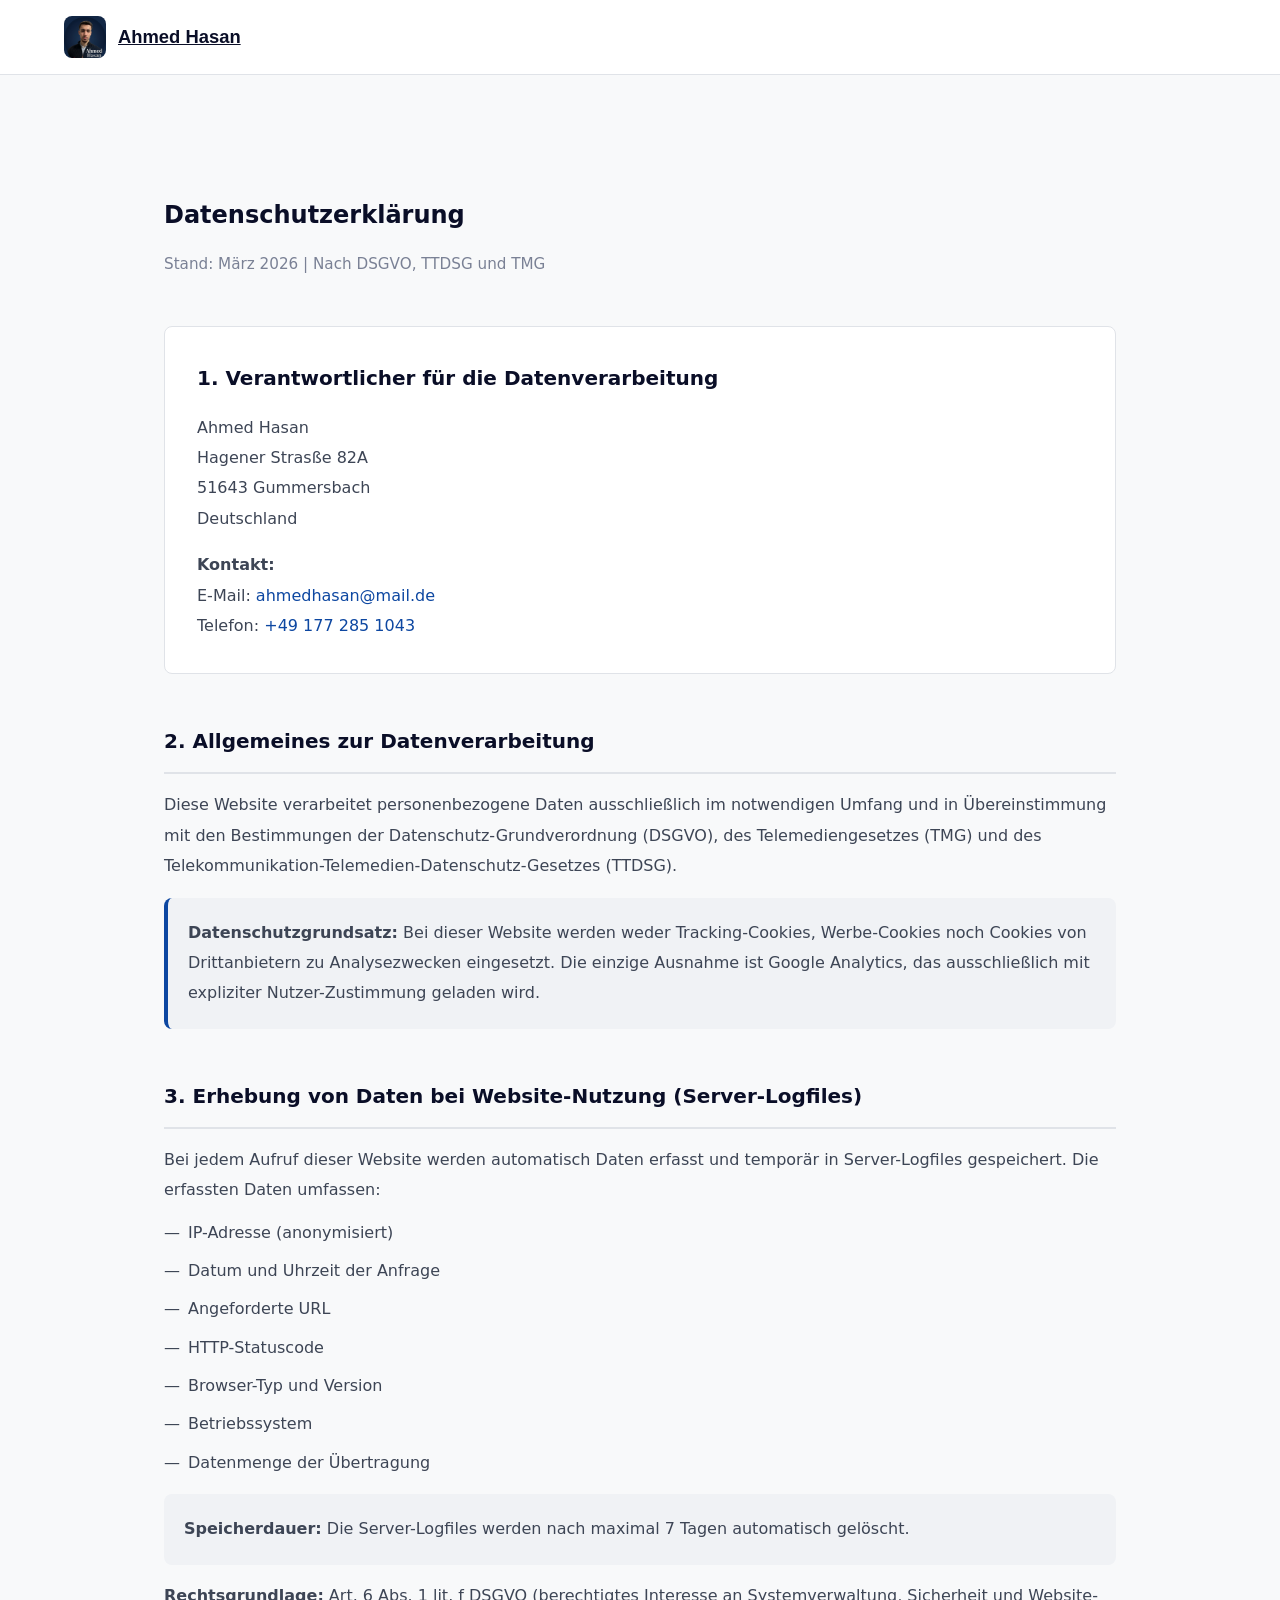
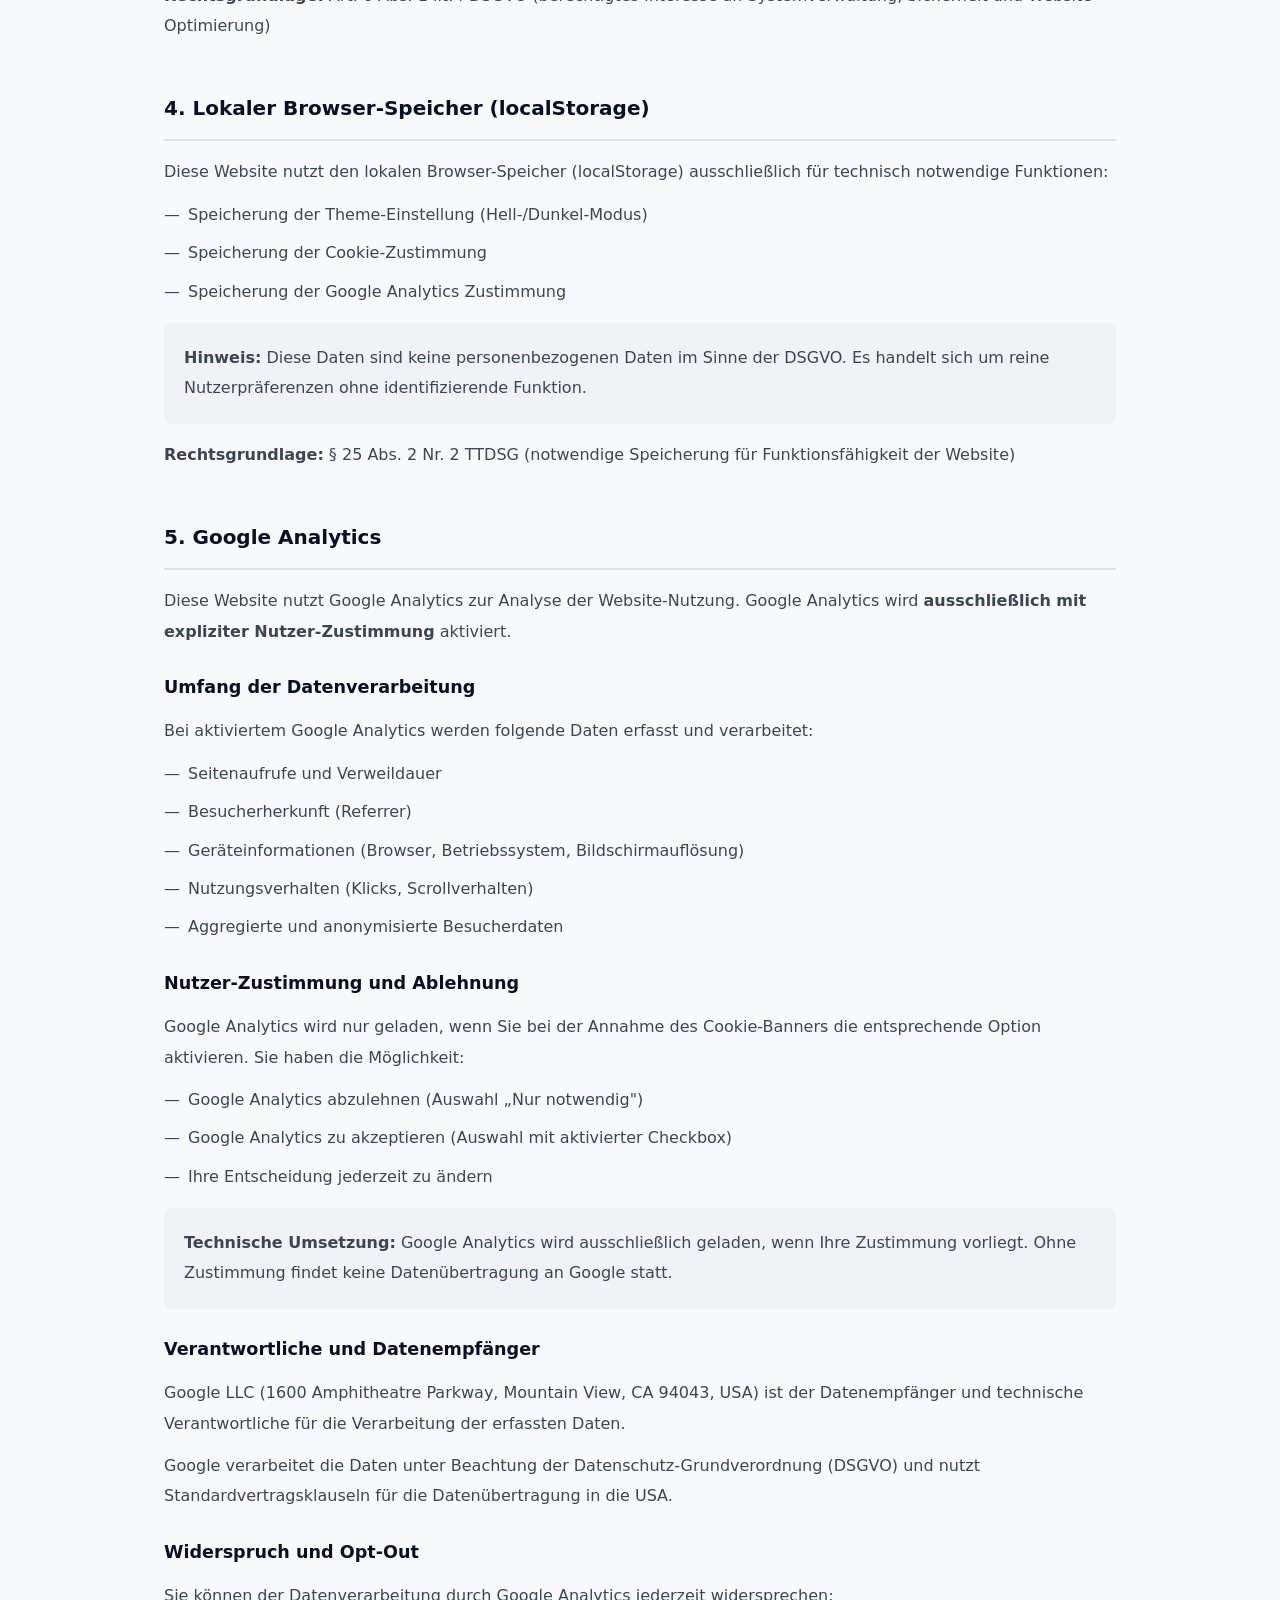
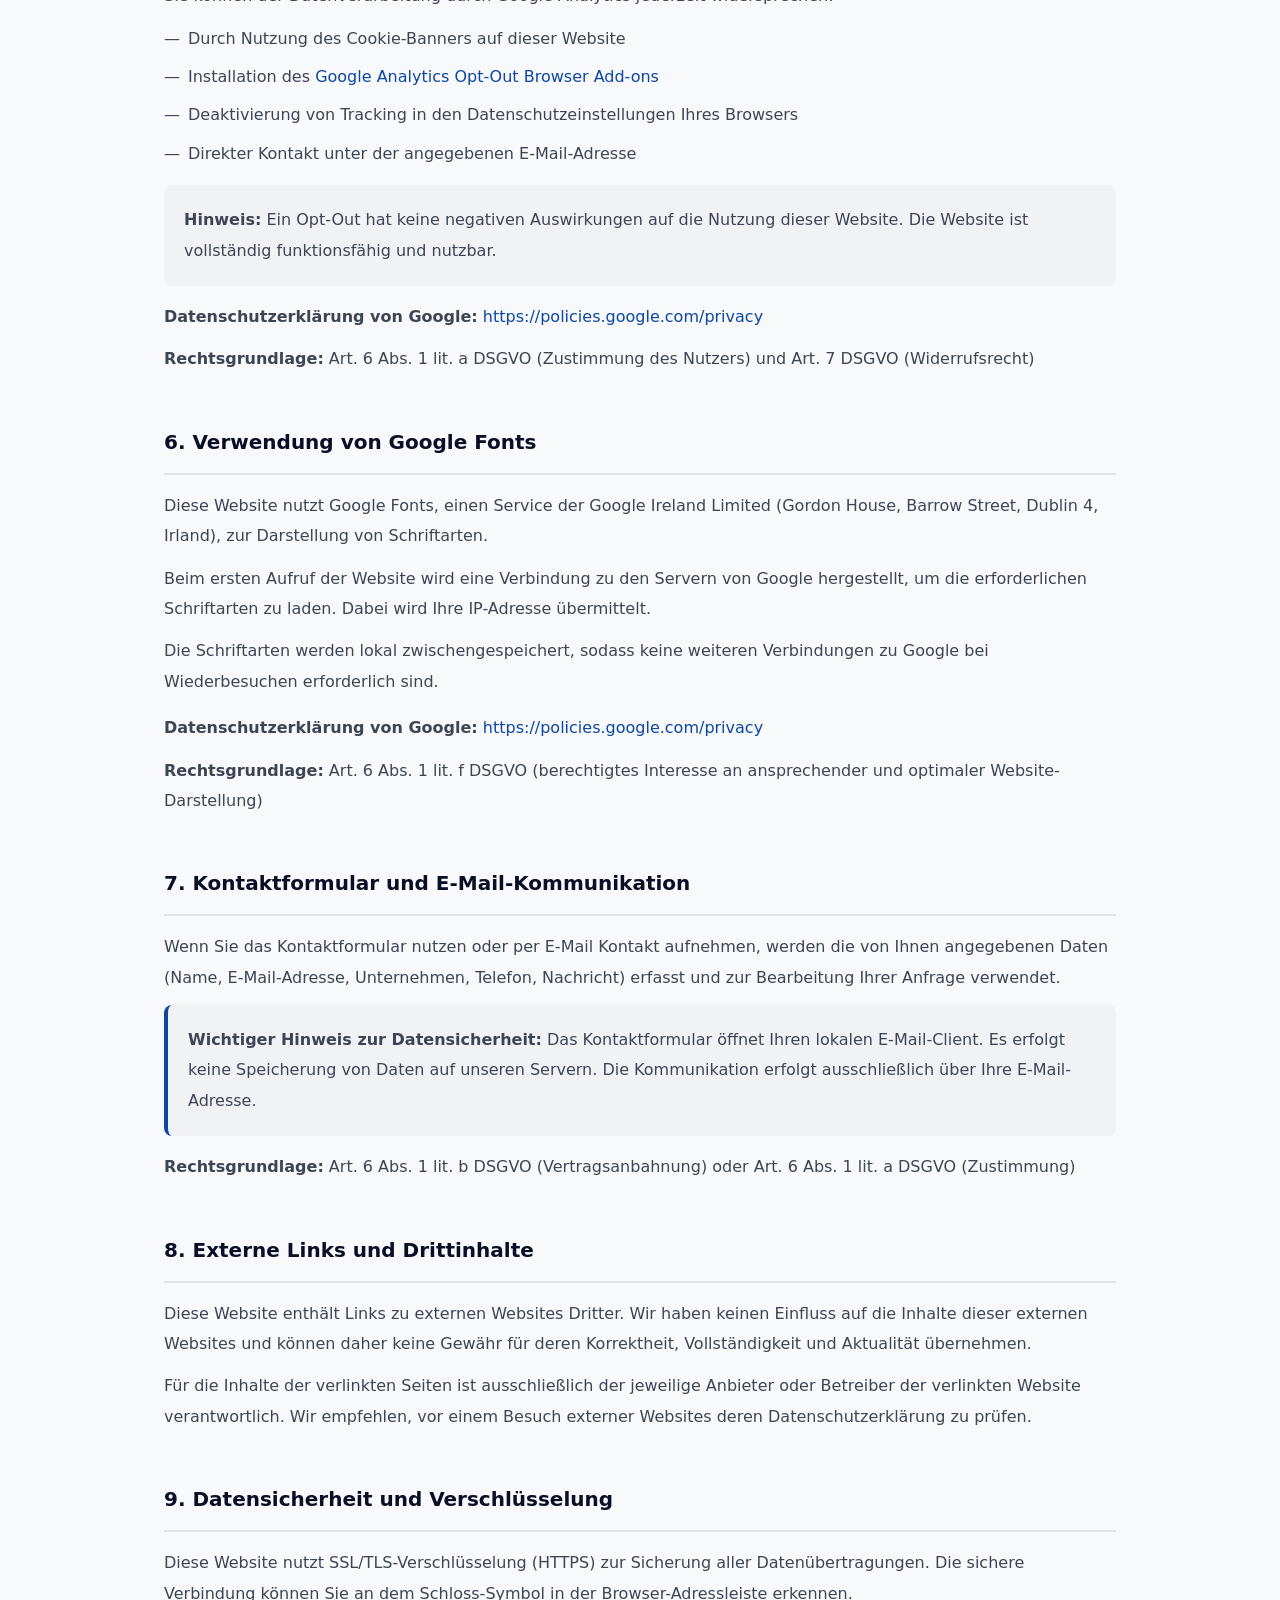
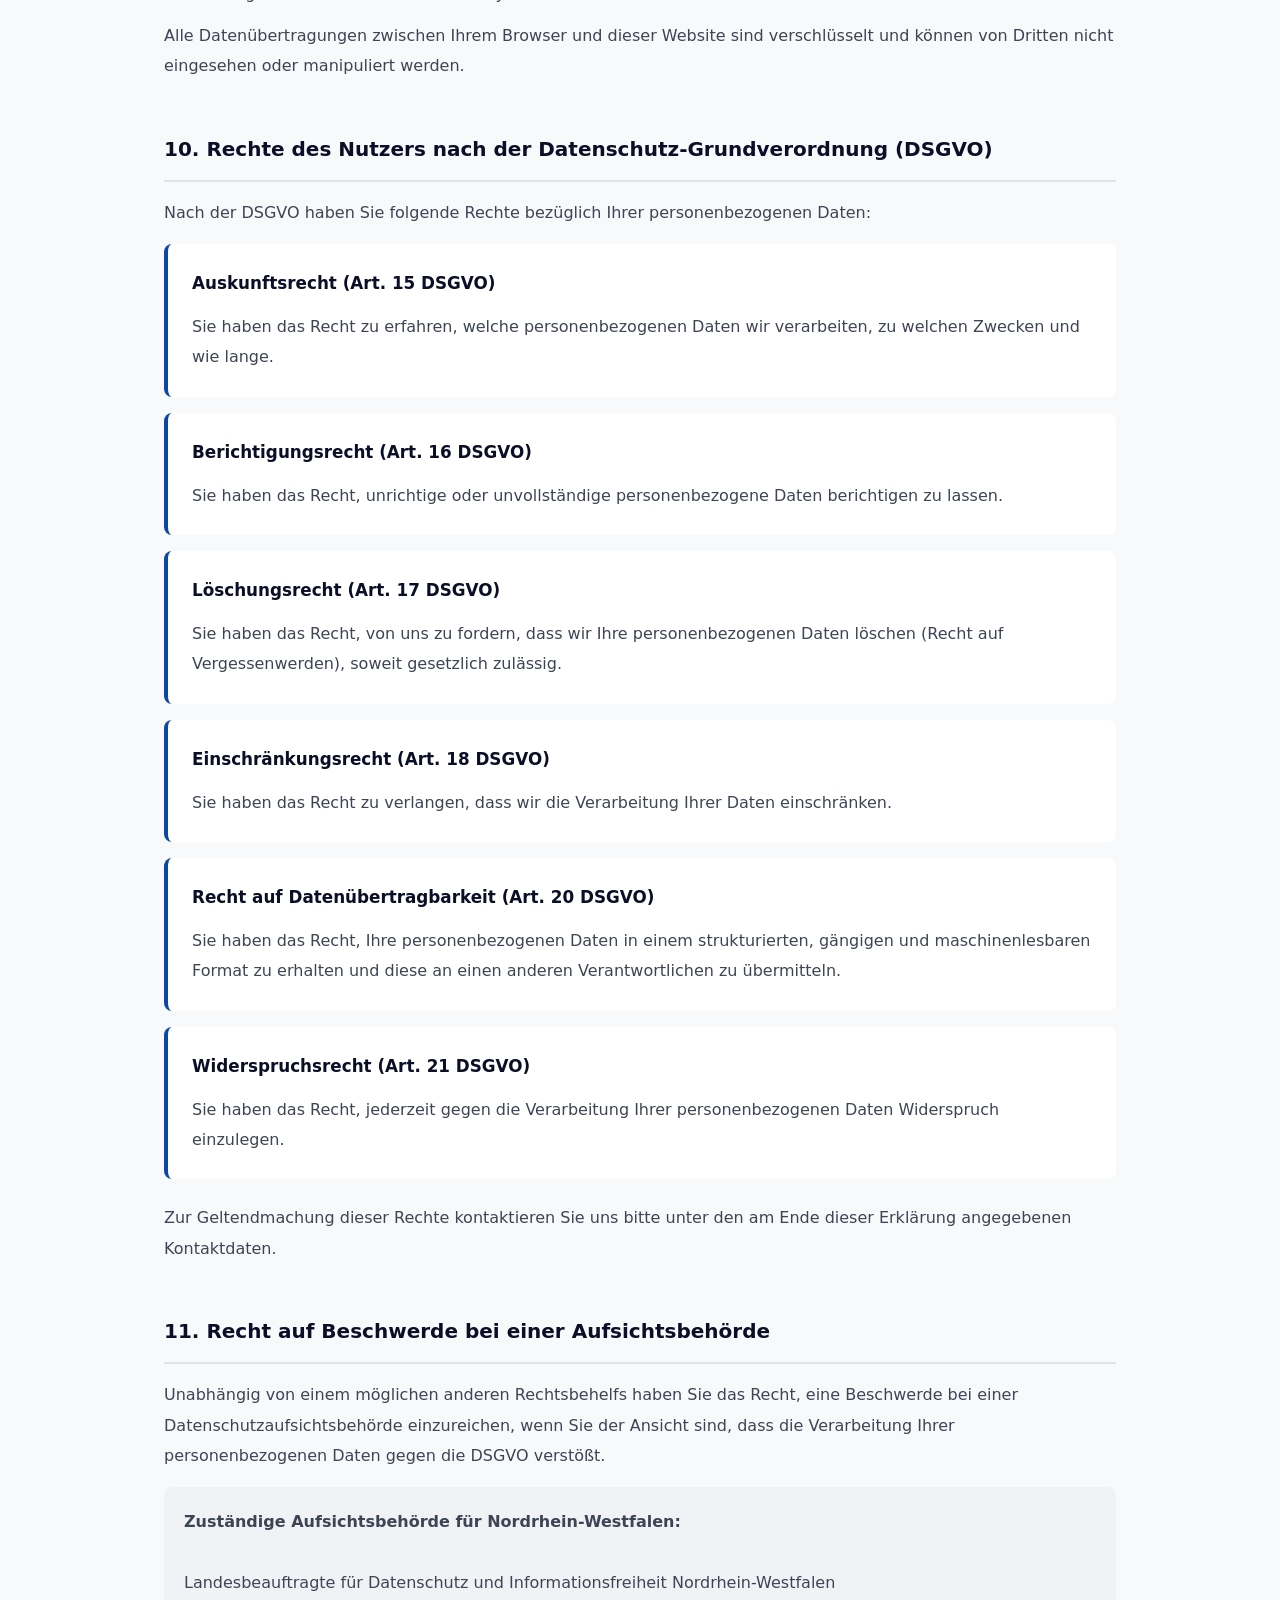
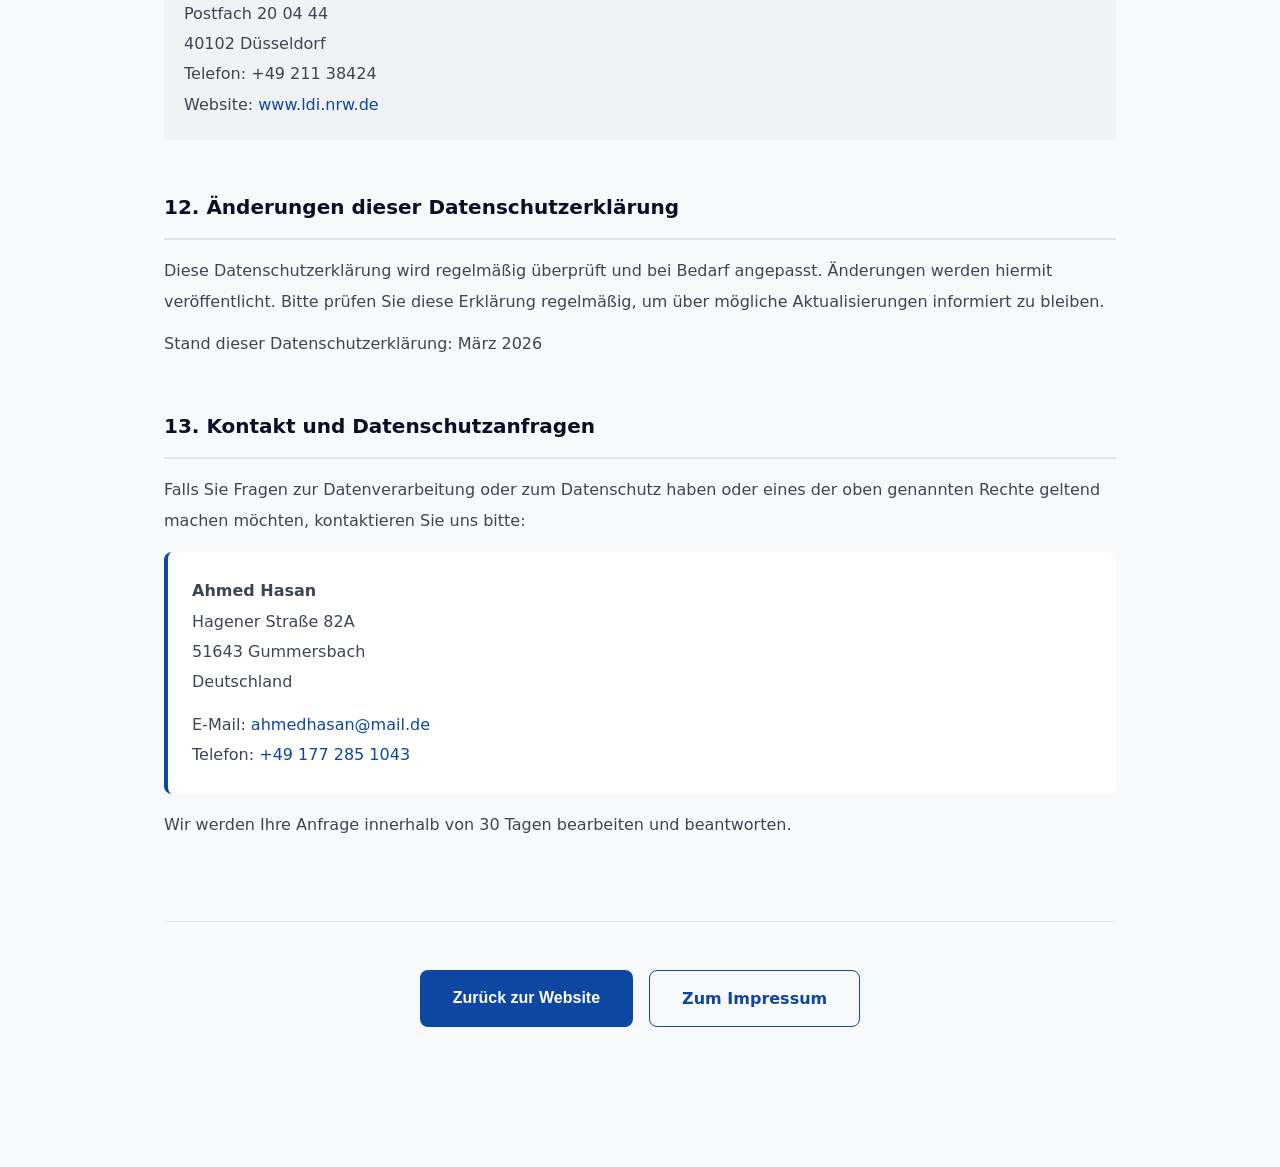
==== datenschutz.html @ 20c7e389 "Add files via upload" ====
<!DOCTYPE html>
<html lang="de">
<head>
  <meta charset="UTF-8" />
  <meta name="viewport" content="width=device-width, initial-scale=1.0" />
  <title>Datenschutzerklärung – Ahmed Hasan</title>
  <meta name="robots" content="noindex, follow" />
  <link rel="stylesheet" href="style.css" />
</head>
<body>

<nav id="navbar" class="navbar scrolled" style="position: static;">
  <div class="nav-container">
    <a href="index.html" class="nav-brand">
      <img src="IMG_9596.jpg" alt="Logo" class="nav-logo" style="display: block;" />
      <span>Ahmed Hasan</span>
    </a>
  </div>
</nav>

<section class="section" style="padding-top: 120px; background: var(--bg-secondary);">
  <div class="container" style="max-width: 1000px;">
    
    <div style="margin-bottom: 48px;">
      <h1 class="section-title" style="margin-bottom: 16px; text-align: left;">Datenschutzerklärung</h1>
      <p style="color: var(--text-tertiary); font-size: 0.95rem; text-align: left;">
        Stand: März 2026 | Nach DSGVO, TTDSG und TMG
      </p>
    </div>

    <div style="color: var(--text-secondary); line-height: 1.9; font-size: 1rem;">

      <!-- 1. VERANTWORTLICHER -->
      <div style="margin: 48px 0; padding: 32px; background: var(--bg-primary); border: 1px solid var(--border-color); border-radius: 8px;">
        <h2 style="font-size: 1.25rem; margin: 0 0 16px 0; color: var(--text-primary); font-weight: 700;">
          1. Verantwortlicher für die Datenverarbeitung
        </h2>
        <p style="margin: 0 0 12px 0;">
          Ahmed Hasan<br>
          Hagener Strasße 82A<br>
          51643 Gummersbach<br>
          Deutschland
        </p>
        <p style="margin: 16px 0 0 0;">
          <strong>Kontakt:</strong><br>
          E-Mail: <a href="mailto:ahmedhasan@mail.de" style="color: var(--accent-primary); text-decoration: none;">ahmedhasan@mail.de</a><br>
          Telefon: <a href="tel:+491772851043" style="color: var(--accent-primary); text-decoration: none;">+49 177 285 1043</a>
        </p>
      </div>

      <!-- 2. ALLGEMEINES -->
      <h2 style="font-size: 1.25rem; margin: 48px 0 16px 0; color: var(--text-primary); font-weight: 700; border-bottom: 2px solid var(--border-color); padding-bottom: 12px;">
        2. Allgemeines zur Datenverarbeitung
      </h2>
      <p>
        Diese Website verarbeitet personenbezogene Daten ausschließlich im notwendigen Umfang 
        und in Übereinstimmung mit den Bestimmungen der Datenschutz-Grundverordnung (DSGVO), 
        des Telemediengesetzes (TMG) und des Telekommunikation-Telemedien-Datenschutz-Gesetzes (TTDSG).
      </p>
      <p style="margin-top: 16px; background: var(--bg-tertiary); padding: 20px; border-radius: 8px; border-left: 4px solid var(--accent-primary);">
        <strong>Datenschutzgrundsatz:</strong> Bei dieser Website werden weder Tracking-Cookies, 
        Werbe-Cookies noch Cookies von Drittanbietern zu Analysezwecken eingesetzt. 
        Die einzige Ausnahme ist Google Analytics, das ausschließlich mit expliziter Nutzer-Zustimmung geladen wird.
      </p>

      <!-- 3. SERVER-LOGFILES -->
      <h2 style="font-size: 1.25rem; margin: 48px 0 16px 0; color: var(--text-primary); font-weight: 700; border-bottom: 2px solid var(--border-color); padding-bottom: 12px;">
        3. Erhebung von Daten bei Website-Nutzung (Server-Logfiles)
      </h2>
      <p>
        Bei jedem Aufruf dieser Website werden automatisch Daten erfasst und temporär in 
        Server-Logfiles gespeichert. Die erfassten Daten umfassen:
      </p>
      <ul style="margin-left: 0; margin-top: 12px; margin-bottom: 16px; list-style: none; padding: 0;">
        <li style="margin-bottom: 8px; padding-left: 24px; position: relative;">
          <span style="position: absolute; left: 0;">—</span>
          IP-Adresse (anonymisiert)
        </li>
        <li style="margin-bottom: 8px; padding-left: 24px; position: relative;">
          <span style="position: absolute; left: 0;">—</span>
          Datum und Uhrzeit der Anfrage
        </li>
        <li style="margin-bottom: 8px; padding-left: 24px; position: relative;">
          <span style="position: absolute; left: 0;">—</span>
          Angeforderte URL
        </li>
        <li style="margin-bottom: 8px; padding-left: 24px; position: relative;">
          <span style="position: absolute; left: 0;">—</span>
          HTTP-Statuscode
        </li>
        <li style="margin-bottom: 8px; padding-left: 24px; position: relative;">
          <span style="position: absolute; left: 0;">—</span>
          Browser-Typ und Version
        </li>
        <li style="margin-bottom: 8px; padding-left: 24px; position: relative;">
          <span style="position: absolute; left: 0;">—</span>
          Betriebssystem
        </li>
        <li style="margin-bottom: 8px; padding-left: 24px; position: relative;">
          <span style="position: absolute; left: 0;">—</span>
          Datenmenge der Übertragung
        </li>
      </ul>
      <p style="background: var(--bg-tertiary); padding: 20px; border-radius: 8px;">
        <strong>Speicherdauer:</strong> Die Server-Logfiles werden nach maximal 7 Tagen automatisch gelöscht.
      </p>
      <p style="margin-top: 16px;">
        <strong>Rechtsgrundlage:</strong> Art. 6 Abs. 1 lit. f DSGVO 
        (berechtigtes Interesse an Systemverwaltung, Sicherheit und Website-Optimierung)
      </p>

      <!-- 4. LOKALER BROWSER-SPEICHER -->
      <h2 style="font-size: 1.25rem; margin: 48px 0 16px 0; color: var(--text-primary); font-weight: 700; border-bottom: 2px solid var(--border-color); padding-bottom: 12px;">
        4. Lokaler Browser-Speicher (localStorage)
      </h2>
      <p>
        Diese Website nutzt den lokalen Browser-Speicher (localStorage) ausschließlich für 
        technisch notwendige Funktionen:
      </p>
      <ul style="margin-left: 0; margin-top: 12px; margin-bottom: 16px; list-style: none; padding: 0;">
        <li style="margin-bottom: 8px; padding-left: 24px; position: relative;">
          <span style="position: absolute; left: 0;">—</span>
          Speicherung der Theme-Einstellung (Hell-/Dunkel-Modus)
        </li>
        <li style="margin-bottom: 8px; padding-left: 24px; position: relative;">
          <span style="position: absolute; left: 0;">—</span>
          Speicherung der Cookie-Zustimmung
        </li>
        <li style="margin-bottom: 8px; padding-left: 24px; position: relative;">
          <span style="position: absolute; left: 0;">—</span>
          Speicherung der Google Analytics Zustimmung
        </li>
      </ul>
      <p style="background: var(--bg-tertiary); padding: 20px; border-radius: 8px;">
        <strong>Hinweis:</strong> Diese Daten sind keine personenbezogenen Daten im Sinne der DSGVO. 
        Es handelt sich um reine Nutzerpräferenzen ohne identifizierende Funktion.
      </p>
      <p style="margin-top: 16px;">
        <strong>Rechtsgrundlage:</strong> § 25 Abs. 2 Nr. 2 TTDSG 
        (notwendige Speicherung für Funktionsfähigkeit der Website)
      </p>

      <!-- 5. GOOGLE ANALYTICS -->
      <h2 style="font-size: 1.25rem; margin: 48px 0 16px 0; color: var(--text-primary); font-weight: 700; border-bottom: 2px solid var(--border-color); padding-bottom: 12px;">
        5. Google Analytics
      </h2>
      <p>
        Diese Website nutzt Google Analytics zur Analyse der Website-Nutzung. 
        Google Analytics wird <strong>ausschließlich mit expliziter Nutzer-Zustimmung</strong> aktiviert.
      </p>

      <h3 style="font-size: 1.1rem; margin: 24px 0 12px 0; font-weight: 700; color: var(--text-primary);">
        Umfang der Datenverarbeitung
      </h3>
      <p>
        Bei aktiviertem Google Analytics werden folgende Daten erfasst und verarbeitet:
      </p>
      <ul style="margin-left: 0; margin-top: 12px; margin-bottom: 16px; list-style: none; padding: 0;">
        <li style="margin-bottom: 8px; padding-left: 24px; position: relative;">
          <span style="position: absolute; left: 0;">—</span>
          Seitenaufrufe und Verweildauer
        </li>
        <li style="margin-bottom: 8px; padding-left: 24px; position: relative;">
          <span style="position: absolute; left: 0;">—</span>
          Besucherherkunft (Referrer)
        </li>
        <li style="margin-bottom: 8px; padding-left: 24px; position: relative;">
          <span style="position: absolute; left: 0;">—</span>
          Geräteinformationen (Browser, Betriebssystem, Bildschirmauflösung)
        </li>
        <li style="margin-bottom: 8px; padding-left: 24px; position: relative;">
          <span style="position: absolute; left: 0;">—</span>
          Nutzungsverhalten (Klicks, Scrollverhalten)
        </li>
        <li style="margin-bottom: 8px; padding-left: 24px; position: relative;">
          <span style="position: absolute; left: 0;">—</span>
          Aggregierte und anonymisierte Besucherdaten
        </li>
      </ul>

      <h3 style="font-size: 1.1rem; margin: 24px 0 12px 0; font-weight: 700; color: var(--text-primary);">
        Nutzer-Zustimmung und Ablehnung
      </h3>
      <p>
        Google Analytics wird nur geladen, wenn Sie bei der Annahme des Cookie-Banners 
        die entsprechende Option aktivieren. Sie haben die Möglichkeit:
      </p>
      <ul style="margin-left: 0; margin-top: 12px; margin-bottom: 16px; list-style: none; padding: 0;">
        <li style="margin-bottom: 8px; padding-left: 24px; position: relative;">
          <span style="position: absolute; left: 0;">—</span>
          Google Analytics abzulehnen (Auswahl „Nur notwendig")
        </li>
        <li style="margin-bottom: 8px; padding-left: 24px; position: relative;">
          <span style="position: absolute; left: 0;">—</span>
          Google Analytics zu akzeptieren (Auswahl mit aktivierter Checkbox)
        </li>
        <li style="margin-bottom: 8px; padding-left: 24px; position: relative;">
          <span style="position: absolute; left: 0;">—</span>
          Ihre Entscheidung jederzeit zu ändern
        </li>
      </ul>
      <p style="background: var(--bg-tertiary); padding: 20px; border-radius: 8px;">
        <strong>Technische Umsetzung:</strong> Google Analytics wird ausschließlich geladen, 
        wenn Ihre Zustimmung vorliegt. Ohne Zustimmung findet keine Datenübertragung an Google statt.
      </p>

      <h3 style="font-size: 1.1rem; margin: 24px 0 12px 0; font-weight: 700; color: var(--text-primary);">
        Verantwortliche und Datenempfänger
      </h3>
      <p>
        Google LLC (1600 Amphitheatre Parkway, Mountain View, CA 94043, USA) ist der 
        Datenempfänger und technische Verantwortliche für die Verarbeitung der erfassten Daten.
      </p>
      <p style="margin-top: 12px;">
        Google verarbeitet die Daten unter Beachtung der Datenschutz-Grundverordnung (DSGVO) 
        und nutzt Standardvertragsklauseln für die Datenübertragung in die USA.
      </p>

      <h3 style="font-size: 1.1rem; margin: 24px 0 12px 0; font-weight: 700; color: var(--text-primary);">
        Widerspruch und Opt-Out
      </h3>
      <p>
        Sie können der Datenverarbeitung durch Google Analytics jederzeit widersprechen:
      </p>
      <ul style="margin-left: 0; margin-top: 12px; margin-bottom: 16px; list-style: none; padding: 0;">
        <li style="margin-bottom: 8px; padding-left: 24px; position: relative;">
          <span style="position: absolute; left: 0;">—</span>
          Durch Nutzung des Cookie-Banners auf dieser Website
        </li>
        <li style="margin-bottom: 8px; padding-left: 24px; position: relative;">
          <span style="position: absolute; left: 0;">—</span>
          Installation des 
          <a href="https://tools.google.com/dlpage/gaoptout" target="_blank" style="color: var(--accent-primary); text-decoration: none;">Google Analytics Opt-Out Browser Add-ons</a>
        </li>
        <li style="margin-bottom: 8px; padding-left: 24px; position: relative;">
          <span style="position: absolute; left: 0;">—</span>
          Deaktivierung von Tracking in den Datenschutzeinstellungen Ihres Browsers
        </li>
        <li style="margin-bottom: 8px; padding-left: 24px; position: relative;">
          <span style="position: absolute; left: 0;">—</span>
          Direkter Kontakt unter der angegebenen E-Mail-Adresse
        </li>
      </ul>
      <p style="background: var(--bg-tertiary); padding: 20px; border-radius: 8px;">
        <strong>Hinweis:</strong> Ein Opt-Out hat keine negativen Auswirkungen auf die Nutzung dieser Website. 
        Die Website ist vollständig funktionsfähig und nutzbar.
      </p>

      <p style="margin-top: 16px;">
        <strong>Datenschutzerklärung von Google:</strong> 
        <a href="https://policies.google.com/privacy" target="_blank" style="color: var(--accent-primary); text-decoration: none;">https://policies.google.com/privacy</a>
      </p>
      <p style="margin-top: 12px;">
        <strong>Rechtsgrundlage:</strong> Art. 6 Abs. 1 lit. a DSGVO 
        (Zustimmung des Nutzers) und Art. 7 DSGVO (Widerrufsrecht)
      </p>

      <!-- 6. GOOGLE FONTS -->
      <h2 style="font-size: 1.25rem; margin: 48px 0 16px 0; color: var(--text-primary); font-weight: 700; border-bottom: 2px solid var(--border-color); padding-bottom: 12px;">
        6. Verwendung von Google Fonts
      </h2>
      <p>
        Diese Website nutzt Google Fonts, einen Service der Google Ireland Limited 
        (Gordon House, Barrow Street, Dublin 4, Irland), zur Darstellung von Schriftarten.
      </p>
      <p style="margin-top: 12px;">
        Beim ersten Aufruf der Website wird eine Verbindung zu den Servern von Google hergestellt, 
        um die erforderlichen Schriftarten zu laden. Dabei wird Ihre IP-Adresse übermittelt.
      </p>
      <p style="margin-top: 12px;">
        Die Schriftarten werden lokal zwischengespeichert, sodass keine weiteren Verbindungen 
        zu Google bei Wiederbesuchen erforderlich sind.
      </p>
      <p style="margin-top: 16px;">
        <strong>Datenschutzerklärung von Google:</strong> 
        <a href="https://policies.google.com/privacy" target="_blank" style="color: var(--accent-primary); text-decoration: none;">https://policies.google.com/privacy</a>
      </p>
      <p style="margin-top: 12px;">
        <strong>Rechtsgrundlage:</strong> Art. 6 Abs. 1 lit. f DSGVO 
        (berechtigtes Interesse an ansprechender und optimaler Website-Darstellung)
      </p>

      <!-- 7. KONTAKTFORMULAR -->
      <h2 style="font-size: 1.25rem; margin: 48px 0 16px 0; color: var(--text-primary); font-weight: 700; border-bottom: 2px solid var(--border-color); padding-bottom: 12px;">
        7. Kontaktformular und E-Mail-Kommunikation
      </h2>
      <p>
        Wenn Sie das Kontaktformular nutzen oder per E-Mail Kontakt aufnehmen, 
        werden die von Ihnen angegebenen Daten (Name, E-Mail-Adresse, Unternehmen, Telefon, Nachricht) 
        erfasst und zur Bearbeitung Ihrer Anfrage verwendet.
      </p>
      <p style="margin-top: 12px; background: var(--bg-tertiary); padding: 20px; border-radius: 8px; border-left: 4px solid var(--accent-primary);">
        <strong>Wichtiger Hinweis zur Datensicherheit:</strong> Das Kontaktformular öffnet 
        Ihren lokalen E-Mail-Client. Es erfolgt keine Speicherung von Daten auf unseren Servern. 
        Die Kommunikation erfolgt ausschließlich über Ihre E-Mail-Adresse.
      </p>
      <p style="margin-top: 16px;">
        <strong>Rechtsgrundlage:</strong> Art. 6 Abs. 1 lit. b DSGVO 
        (Vertragsanbahnung) oder Art. 6 Abs. 1 lit. a DSGVO (Zustimmung)
      </p>

      <!-- 8. EXTERNE LINKS -->
      <h2 style="font-size: 1.25rem; margin: 48px 0 16px 0; color: var(--text-primary); font-weight: 700; border-bottom: 2px solid var(--border-color); padding-bottom: 12px;">
        8. Externe Links und Drittinhalte
      </h2>
      <p>
        Diese Website enthält Links zu externen Websites Dritter. Wir haben keinen Einfluss 
        auf die Inhalte dieser externen Websites und können daher keine Gewähr für deren 
        Korrektheit, Vollständigkeit und Aktualität übernehmen.
      </p>
      <p style="margin-top: 12px;">
        Für die Inhalte der verlinkten Seiten ist ausschließlich der jeweilige Anbieter 
        oder Betreiber der verlinkten Website verantwortlich. Wir empfehlen, vor einem 
        Besuch externer Websites deren Datenschutzerklärung zu prüfen.
      </p>

      <!-- 9. SICHERHEIT -->
      <h2 style="font-size: 1.25rem; margin: 48px 0 16px 0; color: var(--text-primary); font-weight: 700; border-bottom: 2px solid var(--border-color); padding-bottom: 12px;">
        9. Datensicherheit und Verschlüsselung
      </h2>
      <p>
        Diese Website nutzt SSL/TLS-Verschlüsselung (HTTPS) zur Sicherung aller Datenübertragungen. 
        Die sichere Verbindung können Sie an dem Schloss-Symbol in der Browser-Adressleiste erkennen.
      </p>
      <p style="margin-top: 12px;">
        Alle Datenübertragungen zwischen Ihrem Browser und dieser Website sind verschlüsselt 
        und können von Dritten nicht eingesehen oder manipuliert werden.
      </p>

      <!-- 10. RECHTE DES NUTZERS -->
      <h2 style="font-size: 1.25rem; margin: 48px 0 16px 0; color: var(--text-primary); font-weight: 700; border-bottom: 2px solid var(--border-color); padding-bottom: 12px;">
        10. Rechte des Nutzers nach der Datenschutz-Grundverordnung (DSGVO)
      </h2>
      <p>
        Nach der DSGVO haben Sie folgende Rechte bezüglich Ihrer personenbezogenen Daten:
      </p>

      <div style="margin-top: 16px; background: var(--bg-primary); padding: 24px; border-radius: 8px; border-left: 4px solid var(--accent-primary);">
        <h4 style="font-size: 1.05rem; margin: 0 0 12px 0; font-weight: 700; color: var(--text-primary);">
          Auskunftsrecht (Art. 15 DSGVO)
        </h4>
        <p style="margin: 0;">
          Sie haben das Recht zu erfahren, welche personenbezogenen Daten wir verarbeiten, 
          zu welchen Zwecken und wie lange.
        </p>
      </div>

      <div style="margin-top: 16px; background: var(--bg-primary); padding: 24px; border-radius: 8px; border-left: 4px solid var(--accent-primary);">
        <h4 style="font-size: 1.05rem; margin: 0 0 12px 0; font-weight: 700; color: var(--text-primary);">
          Berichtigungsrecht (Art. 16 DSGVO)
        </h4>
        <p style="margin: 0;">
          Sie haben das Recht, unrichtige oder unvollständige personenbezogene Daten 
          berichtigen zu lassen.
        </p>
      </div>

      <div style="margin-top: 16px; background: var(--bg-primary); padding: 24px; border-radius: 8px; border-left: 4px solid var(--accent-primary);">
        <h4 style="font-size: 1.05rem; margin: 0 0 12px 0; font-weight: 700; color: var(--text-primary);">
          Löschungsrecht (Art. 17 DSGVO)
        </h4>
        <p style="margin: 0;">
          Sie haben das Recht, von uns zu fordern, dass wir Ihre personenbezogenen Daten 
          löschen (Recht auf Vergessenwerden), soweit gesetzlich zulässig.
        </p>
      </div>

      <div style="margin-top: 16px; background: var(--bg-primary); padding: 24px; border-radius: 8px; border-left: 4px solid var(--accent-primary);">
        <h4 style="font-size: 1.05rem; margin: 0 0 12px 0; font-weight: 700; color: var(--text-primary);">
          Einschränkungsrecht (Art. 18 DSGVO)
        </h4>
        <p style="margin: 0;">
          Sie haben das Recht zu verlangen, dass wir die Verarbeitung Ihrer Daten einschränken.
        </p>
      </div>

      <div style="margin-top: 16px; background: var(--bg-primary); padding: 24px; border-radius: 8px; border-left: 4px solid var(--accent-primary);">
        <h4 style="font-size: 1.05rem; margin: 0 0 12px 0; font-weight: 700; color: var(--text-primary);">
          Recht auf Datenübertragbarkeit (Art. 20 DSGVO)
        </h4>
        <p style="margin: 0;">
          Sie haben das Recht, Ihre personenbezogenen Daten in einem strukturierten, 
          gängigen und maschinenlesbaren Format zu erhalten und diese an einen anderen 
          Verantwortlichen zu übermitteln.
        </p>
      </div>

      <div style="margin-top: 16px; background: var(--bg-primary); padding: 24px; border-radius: 8px; border-left: 4px solid var(--accent-primary);">
        <h4 style="font-size: 1.05rem; margin: 0 0 12px 0; font-weight: 700; color: var(--text-primary);">
          Widerspruchsrecht (Art. 21 DSGVO)
        </h4>
        <p style="margin: 0;">
          Sie haben das Recht, jederzeit gegen die Verarbeitung Ihrer personenbezogenen 
          Daten Widerspruch einzulegen.
        </p>
      </div>

      <p style="margin-top: 24px;">
        Zur Geltendmachung dieser Rechte kontaktieren Sie uns bitte unter den am Ende 
        dieser Erklärung angegebenen Kontaktdaten.
      </p>

      <!-- 11. BESCHWERDERECHT -->
      <h2 style="font-size: 1.25rem; margin: 48px 0 16px 0; color: var(--text-primary); font-weight: 700; border-bottom: 2px solid var(--border-color); padding-bottom: 12px;">
        11. Recht auf Beschwerde bei einer Aufsichtsbehörde
      </h2>
      <p>
        Unabhängig von einem möglichen anderen Rechtsbehelfs haben Sie das Recht, 
        eine Beschwerde bei einer Datenschutzaufsichtsbehörde einzureichen, wenn Sie 
        der Ansicht sind, dass die Verarbeitung Ihrer personenbezogenen Daten gegen 
        die DSGVO verstößt.
      </p>
      <p style="margin-top: 16px; background: var(--bg-tertiary); padding: 20px; border-radius: 8px;">
        <strong>Zuständige Aufsichtsbehörde für Nordrhein-Westfalen:</strong><br><br>
        Landesbeauftragte für Datenschutz und Informationsfreiheit Nordrhein-Westfalen<br>
        Postfach 20 04 44<br>
        40102 Düsseldorf<br>
        Telefon: +49 211 38424<br>
        Website: 
        <a href="https://www.ldi.nrw.de" target="_blank" style="color: var(--accent-primary); text-decoration: none;">www.ldi.nrw.de</a>
      </p>

      <!-- 12. ÄNDERUNGEN -->
      <h2 style="font-size: 1.25rem; margin: 48px 0 16px 0; color: var(--text-primary); font-weight: 700; border-bottom: 2px solid var(--border-color); padding-bottom: 12px;">
        12. Änderungen dieser Datenschutzerklärung
      </h2>
      <p>
        Diese Datenschutzerklärung wird regelmäßig überprüft und bei Bedarf angepasst. 
        Änderungen werden hiermit veröffentlicht. Bitte prüfen Sie diese Erklärung 
        regelmäßig, um über mögliche Aktualisierungen informiert zu bleiben.
      </p>
      <p style="margin-top: 12px;">
        Stand dieser Datenschutzerklärung: März 2026
      </p>

      <!-- 13. KONTAKT -->
      <h2 style="font-size: 1.25rem; margin: 48px 0 16px 0; color: var(--text-primary); font-weight: 700; border-bottom: 2px solid var(--border-color); padding-bottom: 12px;">
        13. Kontakt und Datenschutzanfragen
      </h2>
      <p>
        Falls Sie Fragen zur Datenverarbeitung oder zum Datenschutz haben oder eines 
        der oben genannten Rechte geltend machen möchten, kontaktieren Sie uns bitte:
      </p>
      <div style="margin-top: 16px; background: var(--bg-primary); padding: 24px; border-radius: 8px; border-left: 4px solid var(--accent-primary);">
        <p style="margin: 0 0 12px 0;">
          <strong>Ahmed Hasan</strong><br>
          Hagener Straße 82A<br>
          51643 Gummersbach<br>
          Deutschland
        </p>
        <p style="margin: 12px 0 0 0;">
          E-Mail: 
          <a href="mailto:ahmedhasan@mail.de" style="color: var(--accent-primary); text-decoration: none;">ahmedhasan@mail.de</a><br>
          Telefon: 
          <a href="tel:+491772851043" style="color: var(--accent-primary); text-decoration: none;">+49 177 285 1043</a>
        </p>
      </div>
      <p style="margin-top: 16px;">
        Wir werden Ihre Anfrage innerhalb von 30 Tagen bearbeiten und beantworten.
      </p>

    </div>

    <!-- FOOTER BUTTONS -->
    <div style="margin-top: 80px; padding-top: 48px; border-top: 1px solid var(--border-color); display: flex; gap: 16px; justify-content: center; flex-wrap: wrap;">
      <button class="btn btn-primary" onclick="window.history.back()" style="font-size: 1rem; padding: 14px 32px;">
        Zurück zur Website
      </button>
      <a href="Impressum .html" class="btn btn-secondary" style="font-size: 1rem; padding: 14px 32px; text-decoration: none;">
        Zum Impressum
      </a>
    </div>

  </div>
</section>

<script src="script.js"></script>
</body>
</html>
---- style.css ----
/* ============================================================
   Ahmed Hasan – Executive Portfolio (Enhanced)
   Larger fonts, better spacing, premium look
   ============================================================ */

   :root {
    /* Light Mode */
    --bg-primary: #ffffff;
    --bg-secondary: #f8f9fa;
    --bg-tertiary: #f0f2f5;
    --text-primary: #0a0e27;
    --text-secondary: #3d4555;
    --text-tertiary: #7a8195;
    --border-color: #e0e3e8;
    
    --accent-primary: #0d47a1;
    --accent-secondary: #1976d2;
    --accent-gold: #d4a574;
    --accent-success: #27ae60;
    
    --shadow-sm: 0 2px 8px rgba(0, 0, 0, 0.06);
    --shadow-md: 0 8px 24px rgba(0, 0, 0, 0.1);
    --shadow-lg: 0 16px 48px rgba(0, 0, 0, 0.15);
    
    --radius: 12px;
    --transition: 0.3s ease;
    --font-main: 'Inter', system-ui, sans-serif;
    --font-display: 'Space Grotesk', 'Inter', sans-serif;
  }
  
  [data-theme="dark"] {
    --bg-primary: #0f1419;
    --bg-secondary: #1a1f2a;
    --bg-tertiary: #252d3a;
    --text-primary: #f8fafc;
    --text-secondary: #d4dce8;
    --text-tertiary: #9ca3b0;
    --border-color: #2a3447;
  }
  
  * {
    margin: 0;
    padding: 0;
    box-sizing: border-box;
  }
  
  html {
    scroll-behavior: smooth;
    scroll-padding-top: 80px;
  }
  
  body {
    font-family: var(--font-main);
    background: var(--bg-primary);
    color: var(--text-primary);
    line-height: 1.7;
    transition: background var(--transition), color var(--transition);
  }
  
  /* === CONTAINER & SECTIONS === */
  .container {
    max-width: 1200px;
    margin: 0 auto;
    padding: 0 24px;
  }
  
  .section {
    padding: 140px 0;
    position: relative;
  }
  
  .section-top {
    text-align: center;
    margin-bottom: 100px;
  }
  
  .section-label {
    font-size: 0.85rem;
    font-weight: 700;
    letter-spacing: 0.15em;
    text-transform: uppercase;
    color: var(--accent-secondary);
    display: block;
    margin-bottom: 20px;
  }
  
  .section-top h2 {
    font-size: clamp(2.4rem, 6vw, 4rem);
    font-weight: 900;
    letter-spacing: -0.02em;
    line-height: 1.15;
    color: var(--text-primary);
    font-family: var(--font-display);
    margin-bottom: 16px;
  }
  
  .section-subtitle {
    font-size: 1.3rem;
    color: var(--text-secondary);
    max-width: 700px;
    margin: 0 auto;
  }
  
  /* === BUTTONS === */
  .btn {
    display: inline-flex;
    align-items: center;
    justify-content: center;
    padding: 14px 32px;
    border-radius: 8px;
    font-size: 0.95rem;
    font-weight: 600;
    cursor: pointer;
    border: 1.5px solid transparent;
    transition: all var(--transition);
    text-decoration: none;
    white-space: nowrap;
  }
  
  .btn-primary {
    background: var(--accent-primary);
    color: white;
  }
  
  .btn-primary:hover {
    opacity: 0.9;
    transform: translateY(-2px);
    box-shadow: var(--shadow-md);
  }
  
  .btn-secondary {
    background: transparent;
    color: var(--accent-primary);
    border-color: var(--accent-primary);
  }
  
  .btn-secondary:hover {
    background: var(--accent-primary);
    color: white;
  }
  
  .btn-outline {
    background: transparent;
    color: var(--text-secondary);
    border-color: var(--border-color);
  }
  
  .btn-outline:hover {
    border-color: var(--accent-primary);
    color: var(--accent-primary);
  }
  
  .btn-sm {
    padding: 10px 20px;
    font-size: 0.85rem;
  }
  
  .btn-full {
    width: 100%;
  }
  
  .btn-light {
    background: white;
    color: var(--accent-primary);
    border-color: white;
  }
  
  .btn-light:hover {
    opacity: 0.95;
  }
  
  /* === NAVBAR === */
  .navbar {
    position: fixed;
    top: 0;
    left: 0;
    right: 0;
    height: 75px;
    z-index: 800;
    background: rgba(255, 255, 255, 0.7);
    backdrop-filter: blur(12px);
    border-bottom: 1px solid var(--border-color);
    transition: all var(--transition);
  }
  
  [data-theme="dark"] .navbar {
    background: rgba(15, 20, 25, 0.7);
  }
  
  .navbar.scrolled {
    box-shadow: var(--shadow-sm);
  }
  
  .nav-container {
    max-width: 1200px;
    margin: 0 auto;
    padding: 0 24px;
    height: 100%;
    display: flex;
    align-items: center;
    justify-content: space-between;
    gap: 40px;
  }
  
  .nav-brand {
    display: flex;
    align-items: center;
    gap: 12px;
    font-weight: 800;
    font-size: 1.15rem;
    color: var(--text-primary);
    flex-shrink: 0;
    font-family: var(--font-display);
  }
  
  .nav-logo {
    width: 42px;
    height: 42px;
    border-radius: 8px;
    object-fit: cover;
    display: block;
  }
  
  .nav-menu {
    display: flex;
    gap: 12px;
    align-items: center;
    flex: 1;
    justify-content: center;
    list-style: none;
  }
  
  .nav-menu a {
    padding: 10px 18px;
    font-size: 0.95rem;
    font-weight: 500;
    color: var(--text-secondary);
    border-radius: 6px;
    transition: all var(--transition);
  }
  
  .nav-menu a:hover {
    color: var(--accent-primary);
    background: var(--bg-secondary);
  }
  
  .nav-cta {
    background: var(--accent-primary);
    color: white !important;
    margin-left: 8px;
    padding: 10px 24px;
  }
  
  .nav-cta:hover {
    opacity: 0.9;
  }
  
  .nav-actions {
    display: flex;
    gap: 12px;
  }
  
  .theme-btn {
    width: 44px;
    height: 44px;
    border-radius: 50%;
    border: 1px solid var(--border-color);
    background: var(--bg-secondary);
    font-size: 1.2rem;
    cursor: pointer;
    transition: all var(--transition);
    display: flex;
    align-items: center;
    justify-content: center;
  }
  
  .theme-btn:hover {
    background: var(--bg-tertiary);
    transform: rotate(20deg);
  }
  
  .menu-toggle {
    display: none;
    flex-direction: column;
    gap: 5px;
    width: 44px;
    height: 44px;
    background: transparent;
    border: none;
    cursor: pointer;
  }
  
  .menu-toggle span {
    width: 22px;
    height: 2px;
    background: var(--text-primary);
    border-radius: 1px;
    transition: all var(--transition);
  }
  
  .menu-toggle.open span:nth-child(1) {
    transform: translateY(8px) rotate(45deg);
  }
  
  .menu-toggle.open span:nth-child(2) {
    opacity: 0;
  }
  
  .menu-toggle.open span:nth-child(3) {
    transform: translateY(-8px) rotate(-45deg);
  }
  
  /* Mobile Menu */
  .mobile-menu {
    position: fixed;
    top: 75px;
    left: 0;
    right: 0;
    background: var(--bg-primary);
    border-bottom: 1px solid var(--border-color);
    max-height: 0;
    overflow: hidden;
    transition: max-height 0.3s ease;
    z-index: 799;
  }
  
  .mobile-menu.open {
    max-height: 400px;
  }
  
  .mobile-menu a {
    display: block;
    padding: 16px 24px;
    border-bottom: 1px solid var(--border-color);
    color: var(--text-secondary);
    font-size: 0.95rem;
    transition: all var(--transition);
  }
  
  .mobile-menu a:hover {
    background: var(--bg-secondary);
    color: var(--accent-primary);
  }
  
  /* === HERO === */
  .hero {
    min-height: 100vh;
    display: flex;
    align-items: center;
    padding: 120px 0 80px;
    margin-top: 75px;
    background: linear-gradient(135deg, var(--bg-primary) 0%, var(--bg-secondary) 100%);
    position: relative;
  }
  
  .hero-container {
    max-width: 1200px;
    margin: 0 auto;
    padding: 0 24px;
    display: grid;
    grid-template-columns: 1.1fr 0.9fr;
    gap: 80px;
    align-items: center;
  }
  
  .hero-badge {
    display: inline-block;
    background: rgba(13, 71, 161, 0.1);
    color: var(--accent-primary);
    padding: 12px 20px;
    border-radius: 20px;
    font-size: 0.9rem;
    font-weight: 600;
    margin-bottom: 32px;
    border: 1px solid rgba(13, 71, 161, 0.2);
  }
  
  .hero-title {
    font-size: clamp(2.8rem, 7vw, 4.2rem);
    font-weight: 900;
    letter-spacing: -0.02em;
    line-height: 1.12;
    margin-bottom: 32px;
    color: var(--text-primary);
    font-family: var(--font-display);
  }
  
  .hero-title .highlight {
    color: var(--accent-gold);
    font-style: italic;
  }
  
  .hero-subtitle {
    font-size: 1.25rem;
    line-height: 1.8;
    color: var(--text-secondary);
    margin-bottom: 48px;
  }
  
  .hero-ctas {
    display: flex;
    gap: 20px;
    margin-bottom: 60px;
    flex-wrap: wrap;
  }
  
  .hero-ctas .btn {
    padding: 16px 32px;
    font-size: 1rem;
  }
  
  .hero-stats {
    display: grid;
    grid-template-columns: repeat(4, 1fr);
    gap: 32px;
    padding-top: 48px;
    border-top: 2px solid var(--border-color);
  }
  
  .stat {
    display: flex;
    flex-direction: column;
    gap: 8px;
  }
  
  .stat-num {
    font-size: 2.8rem;
    font-weight: 900;
    color: var(--accent-secondary);
    font-family: var(--font-display);
    line-height: 1;
  }
  
  .stat-label {
    font-size: 0.85rem;
    color: var(--text-tertiary);
    letter-spacing: 0.04em;
    text-transform: uppercase;
    font-weight: 600;
  }
  
  .hero-image {
    position: relative;
  }
  
  .hero-image img {
    width: 100%;
    border-radius: var(--radius);
    box-shadow: var(--shadow-lg);
    object-fit: cover;
    aspect-ratio: 1;
    transition: transform 0.6s ease;
  }
  
  .hero-image:hover img {
    transform: scale(1.05);
  }
  
  /* === ABOUT === */
  .about {
    background: var(--bg-secondary);
  }
  
  .about-content {
    display: grid;
    grid-template-columns: 1fr 1fr;
    gap: 100px;
    align-items: start;
  }
  
  .about-text {
    display: flex;
    flex-direction: column;
    gap: 24px;
  }
  
  .about-lead {
    font-size: 1.3rem;
    font-weight: 700;
    color: var(--text-primary);
    line-height: 1.6;
  }
  
  .about-text p {
    font-size: 1.05rem;
    color: var(--text-secondary);
    line-height: 1.8;
  }
  
  .about-actions {
    display: flex;
    gap: 16px;
    margin-top: 24px;
  }
  
  .about-cards {
    display: grid;
    grid-template-columns: 1fr;
    gap: 20px;
  }
  
  .about-card {
    padding: 32px;
    background: var(--bg-primary);
    border: 1px solid var(--border-color);
    border-radius: var(--radius);
    transition: all var(--transition);
  }
  
  .about-card:hover {
    border-color: var(--accent-primary);
    box-shadow: var(--shadow-md);
    transform: translateY(-4px);
  }
  
  .card-icon {
    font-size: 2.4rem;
    margin-bottom: 12px;
  }
  
  .about-card h3 {
    font-size: 1.2rem;
    font-weight: 700;
    margin-bottom: 10px;
    color: var(--text-primary);
  }
  
  .about-card p {
    font-size: 0.95rem;
    color: var(--text-tertiary);
    margin: 0;
    line-height: 1.7;
  }
  
  /* === EXPERTISE === */
  .expertise {
    background: var(--bg-primary);
  }
  
  .expertise-cards {
    display: grid;
    grid-template-columns: repeat(2, 1fr);
    gap: 32px;
    margin-bottom: 80px;
  }
  
  .exp-card {
    padding: 48px;
    background: var(--bg-secondary);
    border: 1px solid var(--border-color);
    border-radius: var(--radius);
    transition: all var(--transition);
    position: relative;
    overflow: hidden;
  }
  
  .exp-card:hover {
    border-color: var(--accent-primary);
    box-shadow: var(--shadow-md);
    transform: translateY(-6px);
  }
  
  .exp-number {
    font-size: 4rem;
    font-weight: 300;
    color: var(--accent-primary);
    opacity: 0.1;
    position: absolute;
    top: 20px;
    right: 28px;
    font-family: var(--font-display);
  }
  
  .exp-icon {
    font-size: 2.8rem;
    margin-bottom: 20px;
  }
  
  .exp-card h3 {
    font-size: 1.35rem;
    font-weight: 700;
    margin-bottom: 16px;
    color: var(--text-primary);
    position: relative;
    z-index: 1;
  }
  
  .exp-card p {
    font-size: 1.05rem;
    color: var(--text-secondary);
    line-height: 1.8;
    margin-bottom: 24px;
    position: relative;
    z-index: 1;
  }
  
  .exp-list {
    list-style: none;
    margin-bottom: 28px;
    position: relative;
    z-index: 1;
  }
  
  .exp-list li {
    font-size: 0.95rem;
    color: var(--text-tertiary);
    padding: 8px 0;
    padding-left: 24px;
    position: relative;
  }
  
  .exp-list li::before {
    content: '✓';
    position: absolute;
    left: 0;
    color: var(--accent-gold);
    font-weight: 700;
  }
  
  .exp-card.highlight {
    background: linear-gradient(135deg, var(--accent-primary) 0%, var(--accent-secondary) 100%);
    border: none;
    color: white;
  }
  
  .exp-card.highlight h3,
  .exp-card.highlight p {
    color: white;
  }
  
  .exp-card.highlight li {
    color: rgba(255, 255, 255, 0.8);
  }
  
  .exp-card.highlight li::before {
    color: var(--accent-gold);
  }
  
  .exp-card.highlight .btn {
    background: white;
    color: var(--accent-primary);
    border-color: white;
  }
  
  .exp-card.highlight .btn:hover {
    opacity: 0.95;
  }
  
  .expertise-cta {
    text-align: center;
    background: var(--bg-secondary);
    padding: 60px;
    border-radius: var(--radius);
    border: 1px dashed var(--border-color);
  }
  
  .expertise-cta h3 {
    font-size: 1.4rem;
    font-weight: 700;
    margin-bottom: 24px;
    color: var(--text-primary);
  }
  
  /* === PROJECTS === */
  .projects {
    background: var(--bg-secondary);
  }
  
  .projects-list {
    display: grid;
    grid-template-columns: 1fr;
    gap: 32px;
  }
  
  .project {
    padding: 48px;
    background: var(--bg-primary);
    border: 1px solid var(--border-color);
    border-radius: var(--radius);
    transition: all var(--transition);
  }
  
  .project:hover {
    border-color: var(--accent-primary);
    box-shadow: var(--shadow-md);
    transform: translateY(-4px);
  }
  
  .project.featured {
    border: 2px solid var(--accent-primary);
    background: linear-gradient(135deg, rgba(13, 71, 161, 0.02), rgba(212, 165, 116, 0.02));
  }
  
  .project-header {
    display: flex;
    justify-content: space-between;
    align-items: center;
    margin-bottom: 20px;
    font-size: 0.85rem;
  }
  
  .project-tag {
    color: var(--accent-primary);
    font-weight: 700;
    letter-spacing: 0.08em;
    text-transform: uppercase;
  }
  
  .project-year {
    color: var(--text-tertiary);
  }
  
  .project h3 {
    font-size: 1.8rem;
    font-weight: 800;
    margin-bottom: 18px;
    color: var(--text-primary);
    line-height: 1.3;
    font-family: var(--font-display);
  }
  
  .project p {
    font-size: 1.05rem;
    color: var(--text-secondary);
    line-height: 1.8;
    margin-bottom: 32px;
  }
  
  .project-results {
    display: grid;
    grid-template-columns: repeat(4, 1fr);
    gap: 32px;
    border-top: 2px solid var(--border-color);
    padding-top: 32px;
    margin-bottom: 28px;
  }
  
  .pr-item {
    display: flex;
    flex-direction: column;
    gap: 6px;
  }
  
  .pr-value {
    font-size: 1.8rem;
    font-weight: 900;
    color: var(--accent-secondary);
    font-family: var(--font-display);
  }
  
  .pr-label {
    font-size: 0.8rem;
    color: var(--text-tertiary);
    letter-spacing: 0.04em;
    text-transform: uppercase;
    font-weight: 600;
  }
  
  .project-tags {
    display: flex;
    flex-wrap: wrap;
    gap: 12px;
    margin-bottom: 28px;
  }
  
  .project-tags span {
    font-size: 0.8rem;
    background: var(--bg-secondary);
    color: var(--text-tertiary);
    padding: 8px 16px;
    border-radius: 20px;
    font-weight: 600;
  }
  
  /* === EXPERIENCE === */
  .experience {
    background: var(--bg-primary);
  }
  
  .experience-list {
    max-width: 900px;
    margin: 0 auto;
    position: relative;
    padding: 40px 0;
  }
  
  .experience-list::before {
    content: '';
    position: absolute;
    left: 50%;
    top: 0;
    bottom: 0;
    width: 2px;
    background: linear-gradient(to bottom, var(--accent-primary), transparent);
    transform: translateX(-50%);
  }
  
  .exp-item {
    display: grid;
    grid-template-columns: 1fr 100px 1fr;
    gap: 40px;
    align-items: flex-start;
    margin-bottom: 80px;
    position: relative;
  }
  
  .exp-item:nth-child(even) {
    direction: rtl;
  }
  
  .exp-item:nth-child(even) > * {
    direction: ltr;
  }
  
  .exp-year {
    text-align: right;
    font-size: 0.95rem;
    color: var(--text-tertiary);
    font-weight: 600;
    padding-top: 12px;
  }
  
  .exp-item:nth-child(even) .exp-year {
    text-align: left;
  }
  
  .exp-marker {
    width: 20px;
    height: 20px;
    background: var(--bg-secondary);
    border: 4px solid var(--accent-primary);
    border-radius: 50%;
    flex-shrink: 0;
    margin-top: 8px;
    position: relative;
    z-index: 10;
  }
  
  .exp-details {
    background: var(--bg-secondary);
    border: 1px solid var(--border-color);
    border-radius: var(--radius);
    padding: 40px;
    transition: all var(--transition);
  }
  
  .exp-details:hover {
    border-color: var(--accent-primary);
    box-shadow: var(--shadow-md);
    transform: translateY(-4px);
  }
  
  .exp-badge {
    display: inline-block;
    font-size: 0.75rem;
    color: var(--accent-primary);
    background: rgba(13, 71, 161, 0.1);
    border: 1px solid rgba(13, 71, 161, 0.2);
    border-radius: 100px;
    padding: 5px 14px;
    margin-bottom: 12px;
    font-weight: 700;
    letter-spacing: 0.08em;
  }
  
  .exp-details h3 {
    font-size: 1.35rem;
    font-weight: 700;
    margin-bottom: 8px;
    color: var(--text-primary);
  }
  
  .exp-details p {
    font-size: 1.05rem;
    color: var(--text-secondary);
    line-height: 1.8;
    margin-bottom: 18px;
  }
  
  .exp-stats {
    display: flex;
    flex-wrap: wrap;
    gap: 16px;
    margin-top: 16px;
  }
  
  .exp-stats span {
    font-size: 0.8rem;
    background: var(--bg-tertiary);
    color: var(--accent-primary);
    padding: 6px 12px;
    border-radius: 12px;
    font-weight: 600;
  }
  
  /* === CONTACT === */
  .contact {
    background: var(--bg-primary);
  }
  
  .contact-content {
    display: grid;
    grid-template-columns: 1fr 1fr;
    gap: 80px;
    align-items: start;
  }
  
  .contact-info h3 {
    font-size: 1.4rem;
    font-weight: 700;
    margin-bottom: 18px;
    color: var(--text-primary);
  }
  
  .contact-info p {
    font-size: 1.05rem;
    color: var(--text-secondary);
    line-height: 1.8;
    margin-bottom: 48px;
  }
  
  .contact-methods {
    display: grid;
    grid-template-columns: 1fr;
    gap: 24px;
    margin-bottom: 48px;
  }
  
  .contact-method {
    padding: 24px;
    background: var(--bg-secondary);
    border: 1px solid var(--border-color);
    border-radius: var(--radius);
    display: flex;
    gap: 18px;
    align-items: flex-start;
    transition: all var(--transition);
  }
  
  .contact-method:hover {
    border-color: var(--accent-primary);
    background: var(--bg-tertiary);
  }
  
  .contact-method.available {
    background: rgba(39, 174, 96, 0.05);
    border-color: var(--accent-success);
  }
  
  .method-icon {
    font-size: 2rem;
    flex-shrink: 0;
  }
  
  .method-label {
    font-size: 0.75rem;
    font-weight: 700;
    letter-spacing: 0.12em;
    text-transform: uppercase;
    color: var(--accent-primary);
    display: block;
    margin-bottom: 4px;
  }
  
  .contact-method a,
  .contact-method span {
    font-size: 1rem;
    color: var(--text-secondary);
    font-weight: 500;
  }
  
  .contact-method a:hover {
    color: var(--accent-primary);
  }
  
  .contact-social {
    display: flex;
    gap: 12px;
    flex-wrap: wrap;
  }
  
  .social-btn {
    padding: 12px 20px;
    background: var(--bg-secondary);
    border: 1px solid var(--border-color);
    border-radius: 8px;
    font-size: 0.9rem;
    font-weight: 600;
    cursor: pointer;
    transition: all var(--transition);
  }
  
  .social-btn:hover {
    border-color: var(--accent-primary);
    background: var(--accent-primary);
    color: white;
    transform: translateY(-2px);
  }
  
  /* Contact Form */
  .contact-form {
    background: var(--bg-secondary);
    border: 1px solid var(--border-color);
    border-radius: var(--radius);
    padding: 48px;
  }
  
  .form-row {
    display: grid;
    grid-template-columns: 1fr 1fr;
    gap: 20px;
  }
  
  .form-group {
    display: flex;
    flex-direction: column;
    gap: 10px;
    margin-bottom: 20px;
  }
  
  .form-group label {
    font-size: 0.9rem;
    font-weight: 600;
    color: var(--text-secondary);
    letter-spacing: 0.02em;
  }
  
  .form-group input,
  .form-group textarea {
    background: var(--bg-primary);
    border: 1px solid var(--border-color);
    border-radius: 8px;
    padding: 14px 16px;
    font-size: 0.95rem;
    color: var(--text-primary);
    font-family: var(--font-main);
    transition: all var(--transition);
  }
  
  .form-group input:focus,
  .form-group textarea:focus {
    outline: none;
    border-color: var(--accent-primary);
    box-shadow: 0 0 0 3px rgba(13, 71, 161, 0.1);
  }
  
  .form-group textarea {
    resize: vertical;
    min-height: 160px;
  }
  
  .checkbox {
    display: flex;
    align-items: center;
    gap: 10px;
    font-size: 0.9rem;
    color: var(--text-secondary);
    margin-bottom: 20px;
  }
  
  .checkbox input {
    width: 20px;
    height: 20px;
    cursor: pointer;
    accent-color: var(--accent-primary);
  }
  
  .form-note {
    font-size: 0.85rem;
    color: var(--text-tertiary);
    background: var(--bg-tertiary);
    padding: 16px;
    border-radius: 8px;
    margin-bottom: 24px;
  }
  
  .form-buttons {
    display: grid;
    grid-template-columns: 1fr 1fr;
    gap: 16px;
  }
  
  /* === FOOTER === */
  .footer {
    background: var(--bg-secondary);
    border-top: 1px solid var(--border-color);
    padding: 80px 0 40px;
  }
  
  .footer-content {
    display: flex;
    justify-content: space-between;
    align-items: center;
    margin-bottom: 60px;
    flex-wrap: wrap;
    gap: 40px;
  }
  
  .footer-brand {
    display: flex;
    align-items: center;
    gap: 18px;
  }
  
  .footer-logo {
    width: 56px;
    height: 56px;
    border-radius: 8px;
    object-fit: cover;
  }
  
  .footer-brand h3 {
    font-size: 1.15rem;
    font-weight: 700;
    margin: 0 0 6px 0;
    color: var(--text-primary);
  }
  
  .footer-brand p {
    font-size: 0.85rem;
    color: var(--text-tertiary);
    margin: 0;
  }
  
  .footer-sections {
    display: grid;
    grid-template-columns: repeat(3, 1fr);
    gap: 40px;
  }
  
  .footer-section h4 {
    font-size: 0.95rem;
    font-weight: 700;
    margin-bottom: 16px;
    color: var(--text-primary);
  }
  
  .footer-section ul {
    list-style: none;
    display: flex;
    flex-direction: column;
    gap: 10px;
  }
  
  .footer-section a {
    font-size: 0.9rem;
    color: var(--text-secondary);
    transition: color var(--transition);
  }
  
  .footer-section a:hover {
    color: var(--accent-primary);
  }
  
  .footer-bottom {
    text-align: center;
    padding-top: 40px;
    border-top: 1px solid var(--border-color);
    font-size: 0.85rem;
    color: var(--text-tertiary);
  }
  
  .footer-bottom p {
    margin: 6px 0;
  }
  
  /* === SCROLL TOP === */
  .scroll-top {
    position: fixed;
    bottom: 40px;
    right: 40px;
    width: 52px;
    height: 52px;
    background: var(--accent-primary);
    color: white;
    border: none;
    border-radius: 50%;
    font-size: 1.4rem;
    cursor: pointer;
    display: none;
    align-items: center;
    justify-content: center;
    z-index: 899;
    transition: all var(--transition);
    box-shadow: var(--shadow-md);
  }
  
  .scroll-top.show {
    display: flex;
  }
  
  .scroll-top:hover {
    transform: translateY(-4px);
    box-shadow: var(--shadow-lg);
  }
  
  /* === COOKIE === */
  .cookie-banner {
    position: fixed;
    bottom: 24px;
    left: 50%;
    transform: translateX(-50%);
    width: min(90vw, 540px);
    background: var(--bg-secondary);
    border: 1px solid var(--border-color);
    border-radius: var(--radius);
    padding: 24px;
    z-index: 9999;
    box-shadow: var(--shadow-lg);
    display: flex;
    align-items: center;
    justify-content: space-between;
    gap: 20px;
    flex-wrap: wrap;
  }
  
  .cookie-banner.hidden {
    opacity: 0;
    transform: translateX(-50%) translateY(150px);
    pointer-events: none;
  }
  
  .cookie-banner p {
    font-size: 0.9rem;
    color: var(--text-secondary);
    margin: 0;
  }
  
  .cookie-actions {
    display: flex;
    gap: 12px;
    align-items: center;
  }
  
  .cookie-link {
    font-size: 0.9rem;
    color: var(--accent-primary);
    text-decoration: underline;
  }
  
  .cookie-btn {
    background: var(--accent-primary);
    color: white;
    padding: 8px 20px;
    border-radius: 6px;
    border: none;
    cursor: pointer;
    font-weight: 600;
    transition: all var(--transition);
  }
  
  .cookie-btn:hover {
    opacity: 0.9;
  }
  
  /* === HIGHLIGHT CLASS === */
  .highlight {
    color: var(--accent-gold);
    font-style: italic;
  }
  
  /* === RESPONSIVE === */
  @media (max-width: 1024px) {
    .hero-container {
      grid-template-columns: 1fr;
      gap: 50px;
    }
  
    .hero-image {
      order: -1;
    }
  
    .about-content {
      grid-template-columns: 1fr;
      gap: 60px;
    }
  
    .expertise-cards {
      grid-template-columns: 1fr;
    }
  
    .hero-stats {
      grid-template-columns: repeat(2, 1fr);
    }
  
    .contact-content {
      grid-template-columns: 1fr;
      gap: 60px;
    }
  
    .experience-list::before {
      display: none;
    }
  
    .exp-item {
      grid-template-columns: 1fr;
      gap: 20px;
    }
  
    .exp-item:nth-child(even) {
      direction: ltr;
    }
  
    .exp-year {
      text-align: left;
    }
  
    .nav-menu {
      display: none;
    }
  
    .menu-toggle {
      display: flex;
    }
  
    .footer-sections {
      grid-template-columns: 1fr;
    }
  }
  
  @media (max-width: 768px) {
    .section {
      padding: 80px 0;
    }
  
    .container {
      padding: 0 16px;
    }
  
    .form-row {
      grid-template-columns: 1fr;
    }
  
    .project-results {
      grid-template-columns: repeat(2, 1fr);
    }
  
    .expertise-cta {
      padding: 40px;
    }
  
    .form-buttons {
      grid-template-columns: 1fr;
    }
  
    .social-btn {
      flex: 1;
    }
  
    .nav-container {
      padding: 0 16px;
      gap: 20px;
    }
  
    .nav-brand span {
      display: none;
    }
  }
  
  @media (max-width: 520px) {
    .hero-ctas {
      flex-direction: column;
    }
  
    .hero-ctas .btn {
      width: 100%;
    }
  
    .section-top h2 {
      font-size: 2rem;
    }
  
    .about-cards {
      grid-template-columns: 1fr;
    }
  
    .project-results {
      grid-template-columns: 1fr;
    }
  
    .exp-details {
      padding: 28px;
    }
  
    .footer-content {
      flex-direction: column;
      align-items: flex-start;
    }
  
    .footer-sections {
      gap: 16px;
    }
  
    .cookie-banner {
      flex-direction: column;
      align-items: flex-start;
    }
  }/* === COOKIE BANNER STYLES === */
.cookie-banner {
    position: fixed;
    bottom: 24px;
    left: 50%;
    transform: translateX(-50%);
    width: min(90vw, 560px);
    background: var(--bg-secondary);
    border: 2px solid var(--border-color);
    border-radius: var(--radius);
    padding: 28px;
    z-index: 9999;
    box-shadow: var(--shadow-lg);
    animation: slideUp 0.4s ease;
  }
  
  .cookie-banner.hidden {
    opacity: 0;
    transform: translateX(-50%) translateY(150px);
    pointer-events: none;
    transition: all 0.3s ease;
  }
  
  .cookie-content {
    display: flex;
    flex-direction: column;
    gap: 20px;
  }
  
  .cookie-header {
    margin-bottom: 8px;
  }
  
  .cookie-header h3 {
    font-size: 1.1rem;
    font-weight: 700;
    color: var(--text-primary);
    margin: 0;
  }
  
  .cookie-text {
    font-size: 0.95rem;
    color: var(--text-secondary);
    line-height: 1.6;
  }
  
  .cookie-text p {
    margin: 0;
  }
  
  .cookie-options {
    background: var(--bg-tertiary);
    padding: 16px;
    border-radius: 8px;
    border-left: 3px solid var(--accent-primary);
  }
  
  .cookie-checkbox {
    display: flex;
    align-items: center;
    gap: 10px;
    cursor: pointer;
    user-select: none;
  }
  
  .cookie-checkbox input {
    width: 20px;
    height: 20px;
    cursor: pointer;
    accent-color: var(--accent-primary);
  }
  
  .cookie-checkbox span {
    font-size: 0.9rem;
    color: var(--text-secondary);
    font-weight: 500;
  }
  
  .cookie-checkbox:hover {
    color: var(--accent-primary);
  }
  
  .cookie-actions {
    display: flex;
    gap: 12px;
    align-items: center;
    flex-wrap: wrap;
  }
  
  .cookie-link {
    font-size: 0.85rem;
    color: var(--accent-primary);
    text-decoration: underline;
    flex: 1;
    min-width: 120px;
  }
  
  .cookie-link:hover {
    color: var(--accent-gold);
  }
  
  .cookie-actions .btn {
    flex: 1;
    min-width: 140px;
    padding: 10px 18px;
    font-size: 0.85rem;
  }
  
  @keyframes slideUp {
    from {
      opacity: 0;
      transform: translateX(-50%) translateY(50px);
    }
    to {
      opacity: 1;
      transform: translateX(-50%) translateY(0);
    }
  }
  
  /* Mobile Cookie Banner */
  @media (max-width: 640px) {
    .cookie-banner {
      width: calc(100% - 32px);
      bottom: 16px;
      left: 16px;
      transform: none;
      padding: 20px;
    }
  
    .cookie-banner.hidden {
      transform: translateY(150px);
    }
  
    .cookie-actions {
      flex-direction: column;
    }
  
    .cookie-actions .btn {
      width: 100%;
    }
  
    .cookie-link {
      width: 100%;
    }
  }
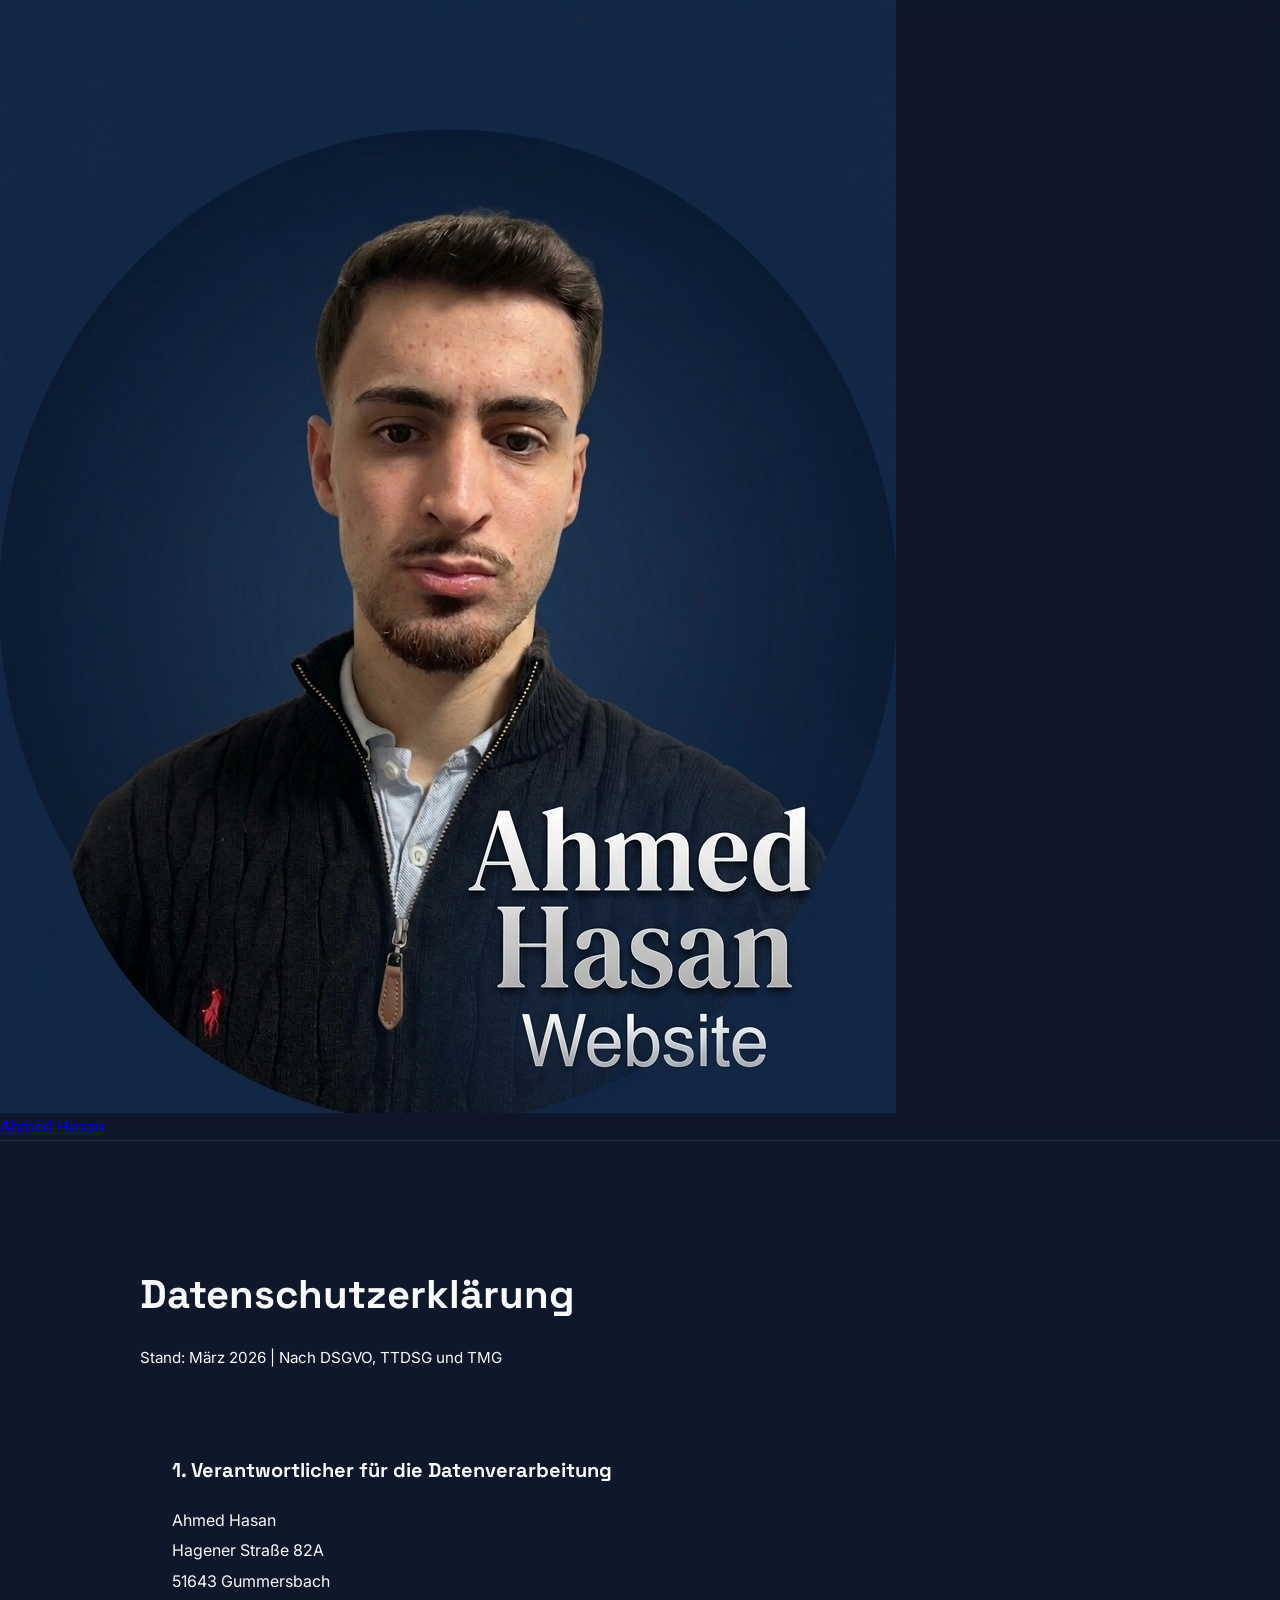
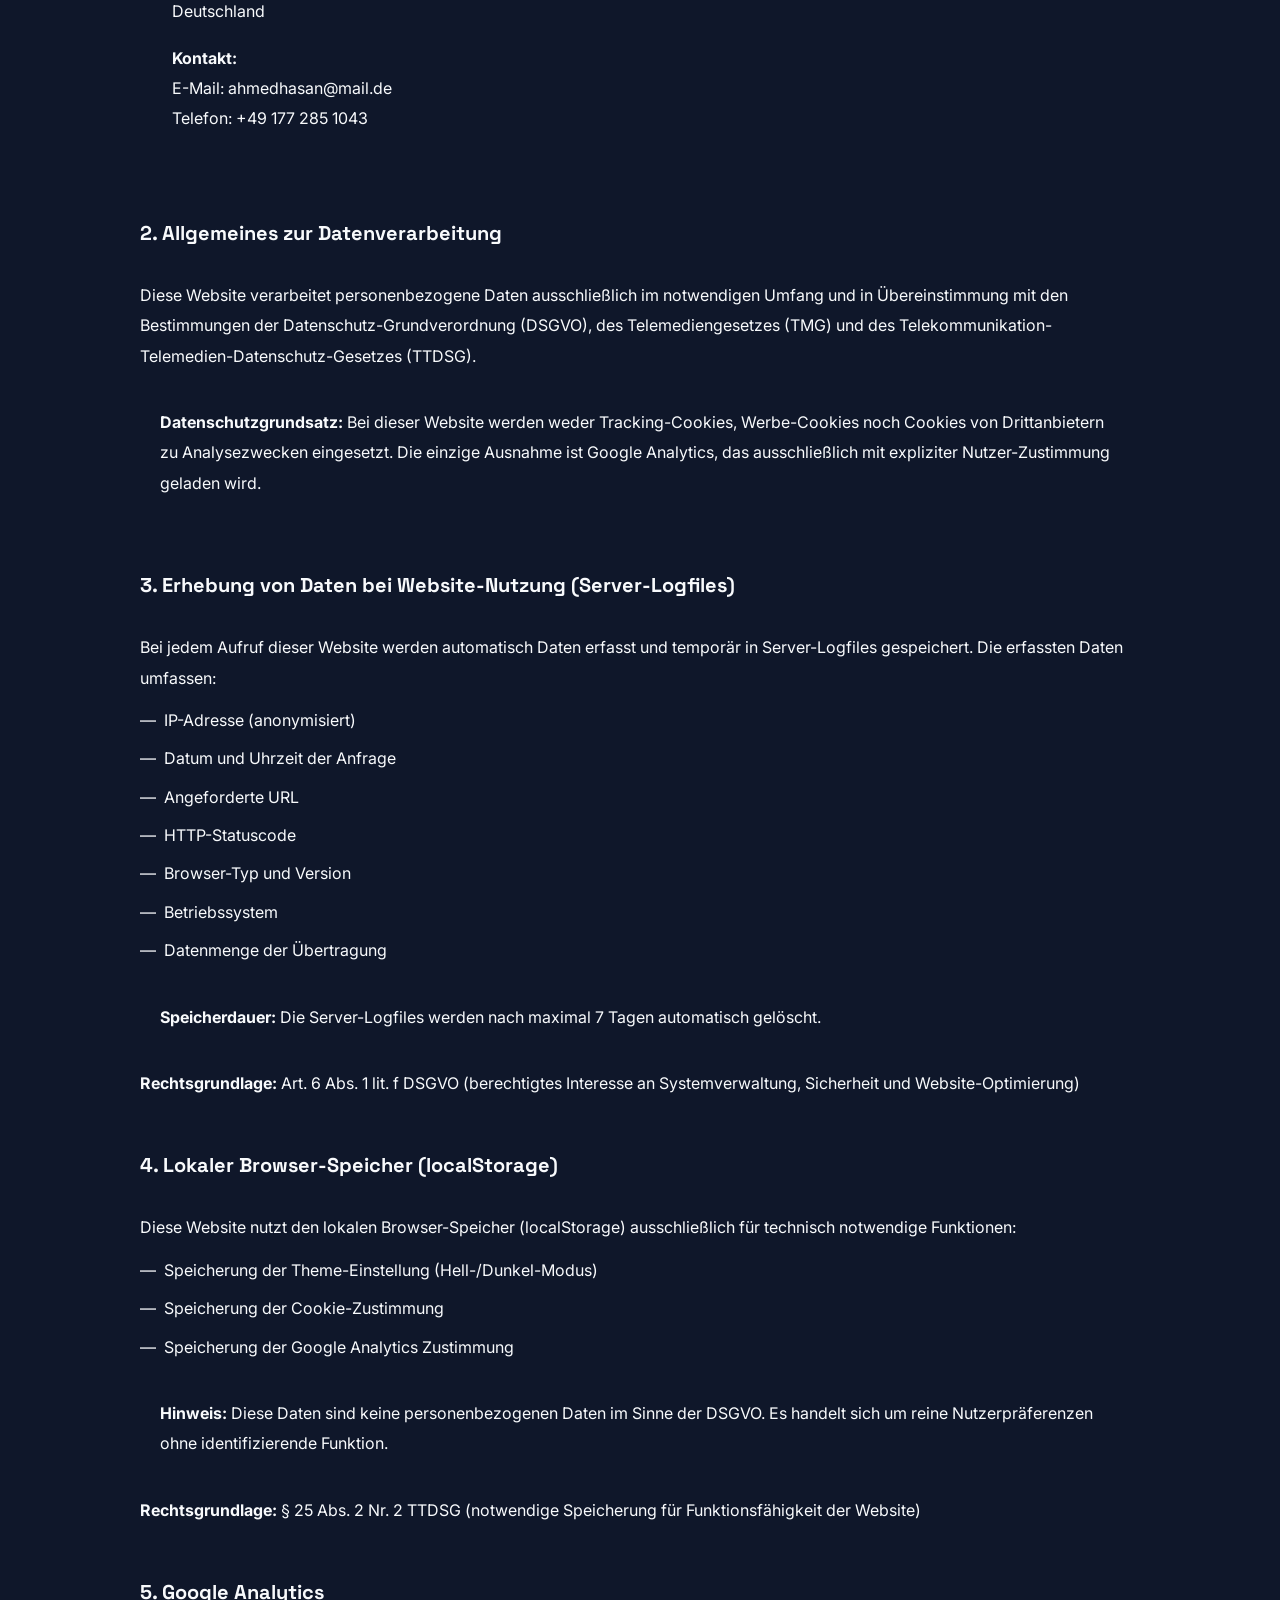
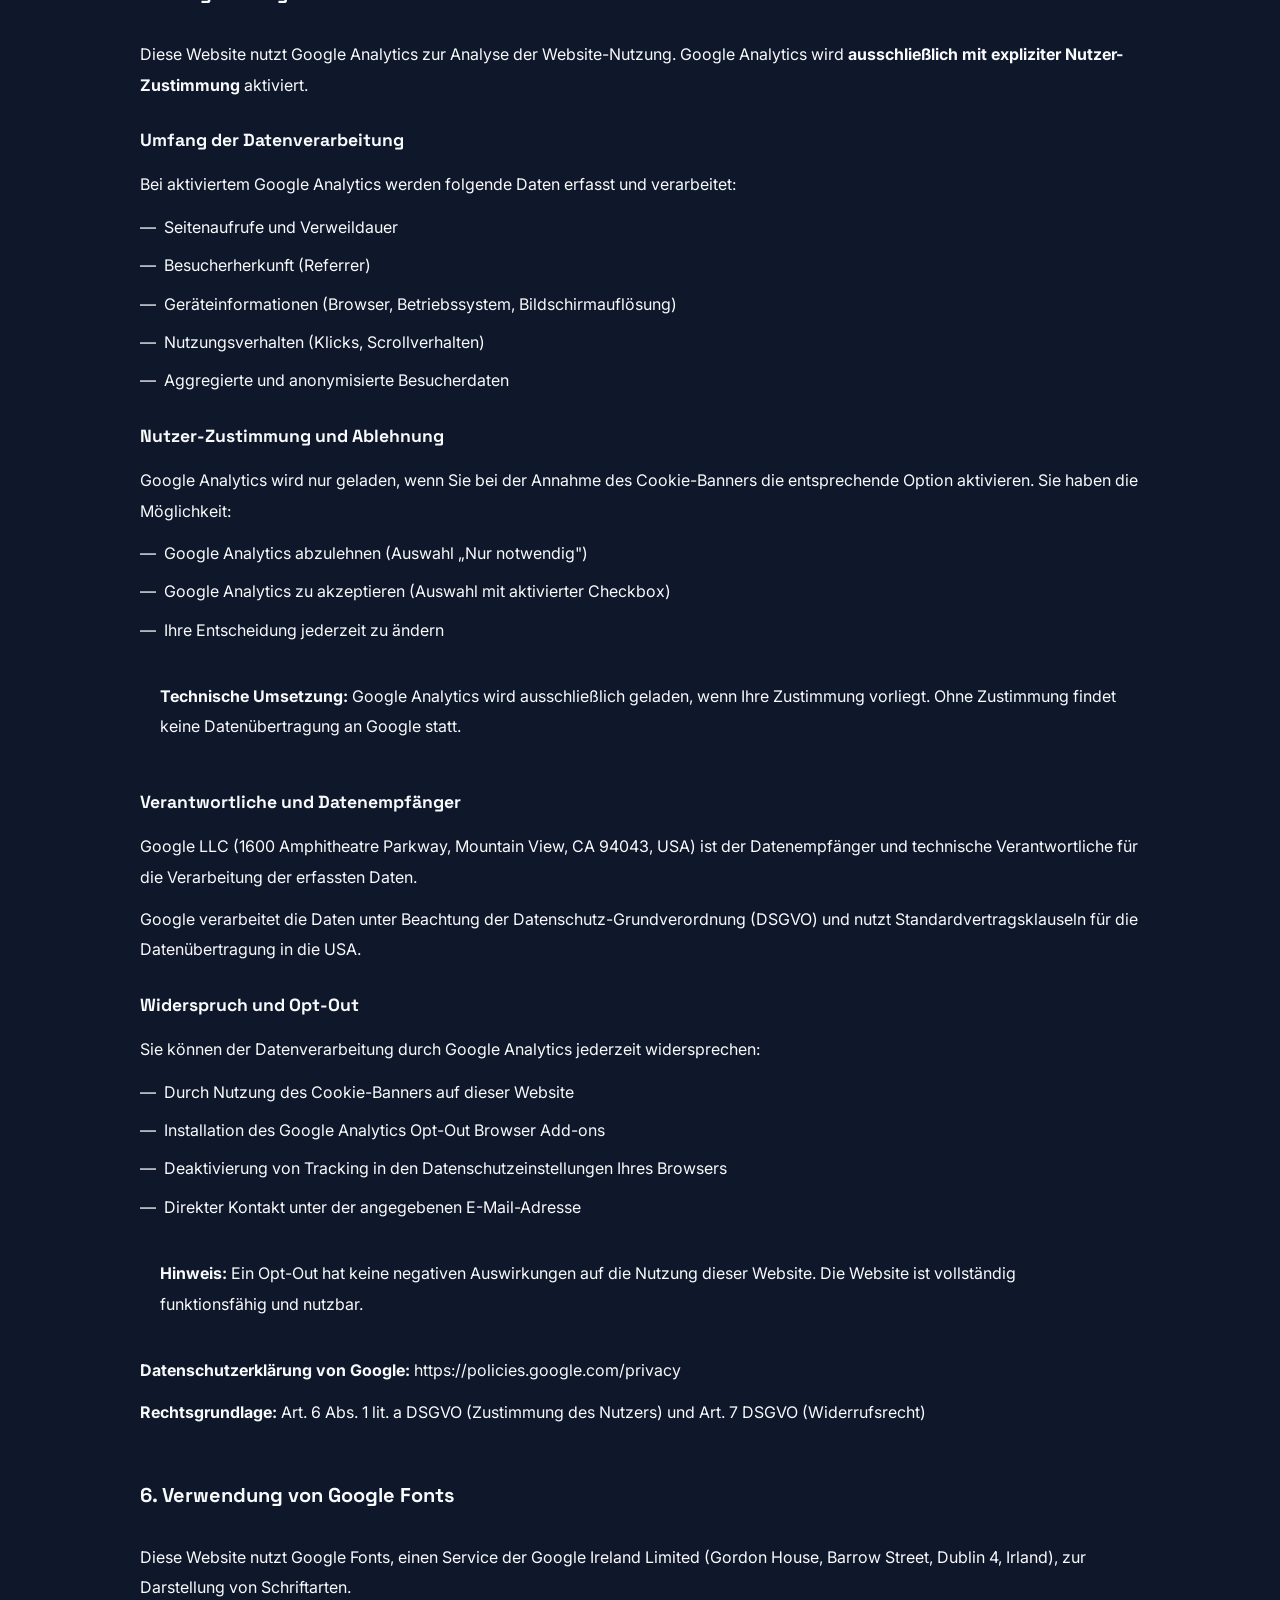
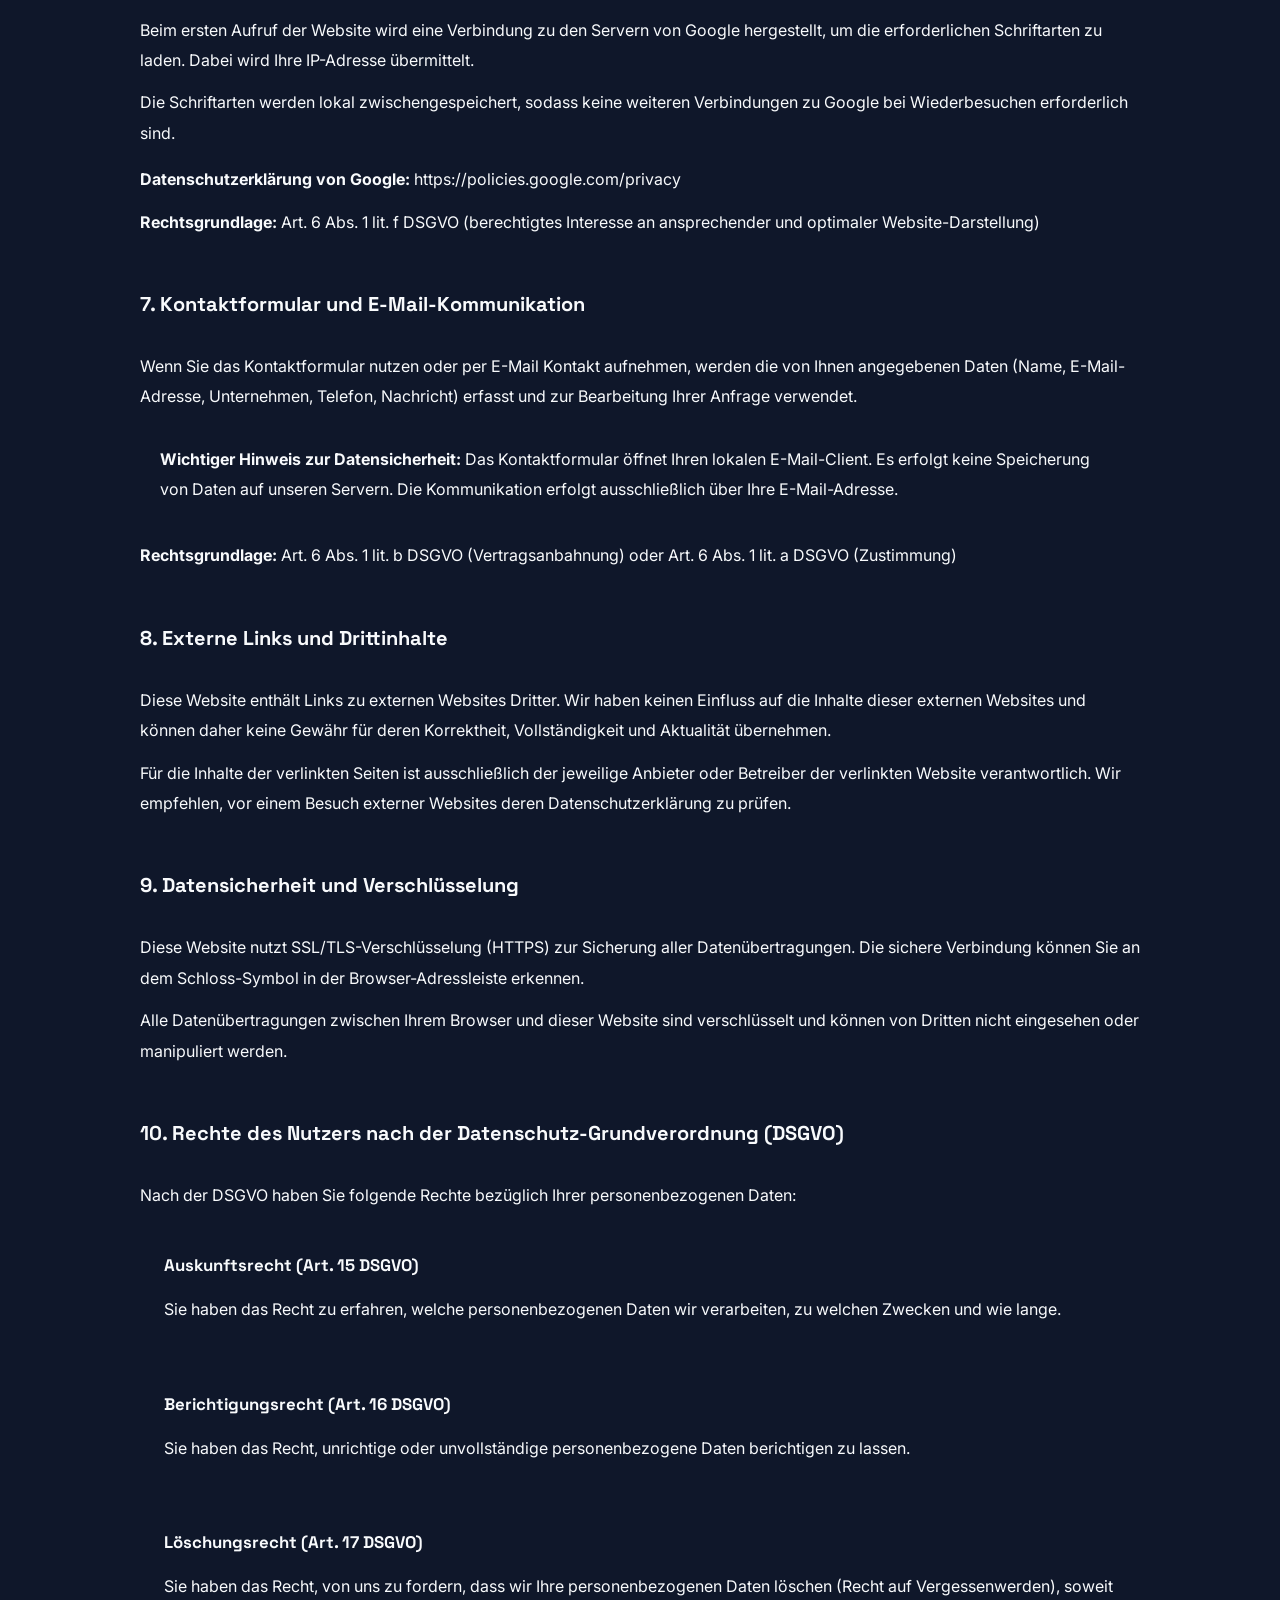
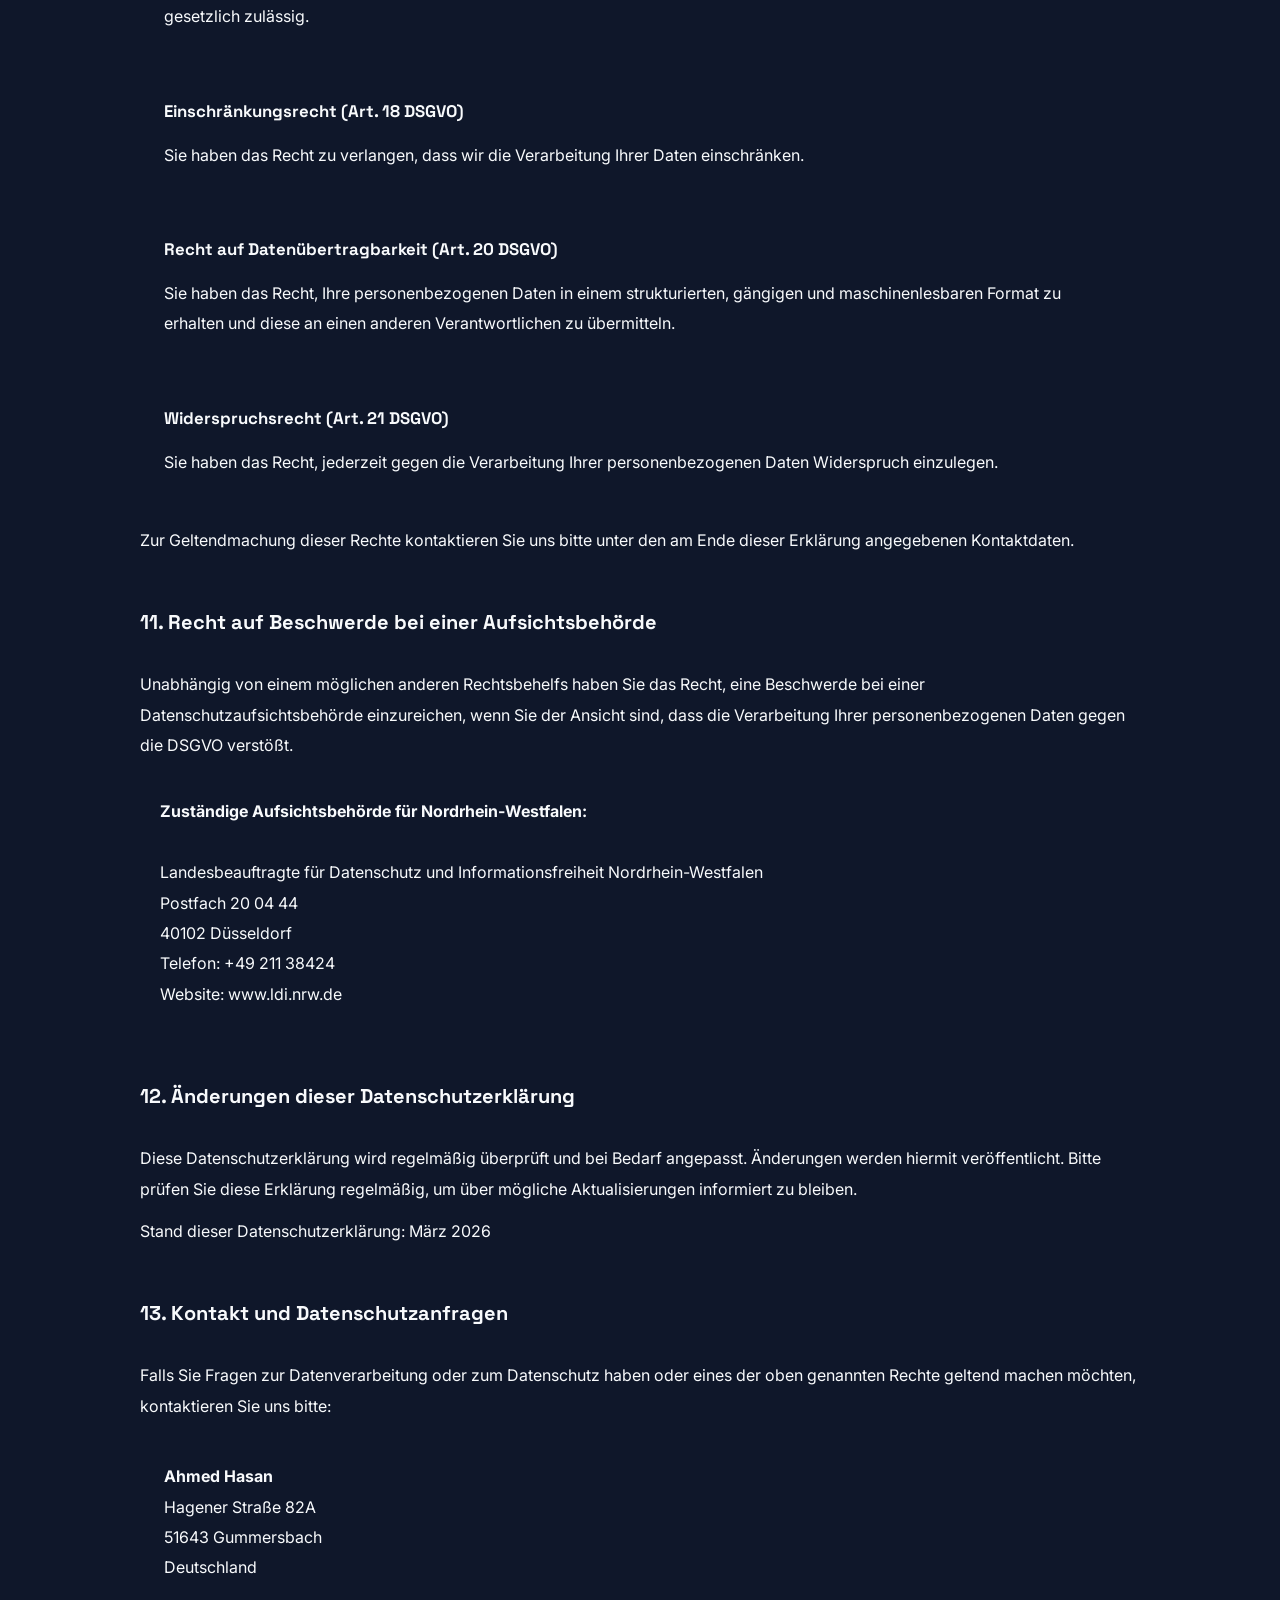
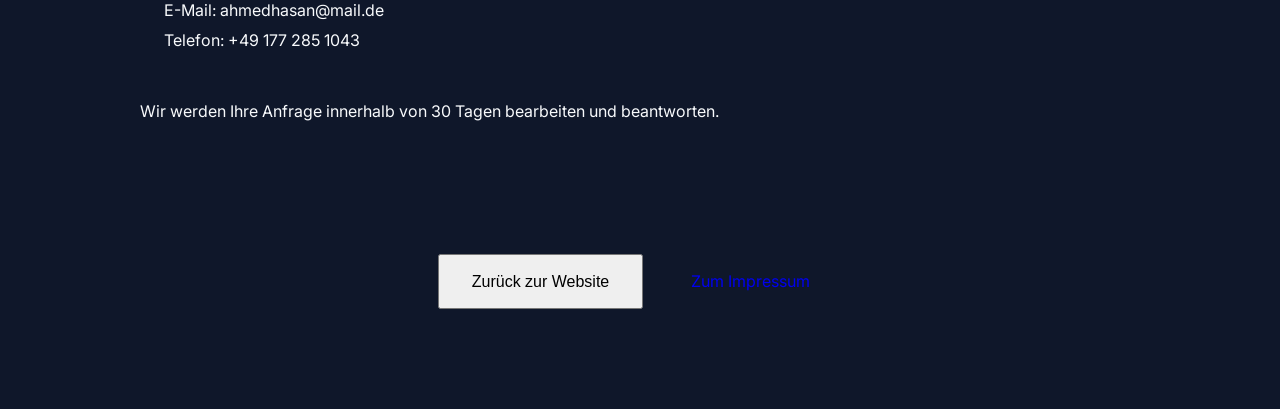
==== commit d168e90a: "Update datenschutz.html" ====
--- a/datenschutz.html
+++ b/datenschutz.html
@@ -37,7 +37,7 @@
         </h2>
         <p style="margin: 0 0 12px 0;">
           Ahmed Hasan<br>
-          Hagener Strasße 82A<br>
+          Hagener Straße 82A<br>
           51643 Gummersbach<br>
           Deutschland
         </p>
@@ -466,7 +466,7 @@
       <button class="btn btn-primary" onclick="window.history.back()" style="font-size: 1rem; padding: 14px 32px;">
         Zurück zur Website
       </button>
-      <a href="Impressum .html" class="btn btn-secondary" style="font-size: 1rem; padding: 14px 32px; text-decoration: none;">
+      <a href="impressum.html" class="btn btn-secondary" style="font-size: 1rem; padding: 14px 32px; text-decoration: none;">
         Zum Impressum
       </a>
     </div>
@@ -476,4 +476,4 @@
 
 <script src="script.js"></script>
 </body>
-</html>+</html>
--- a/style.css
+++ b/style.css
@@ -1,1542 +1,98 @@
-/* ============================================================
-   Ahmed Hasan – Executive Portfolio (Enhanced)
-   Larger fonts, better spacing, premium look
-   ============================================================ */
+@import url('https://fonts.googleapis.com/css2?family=Inter:wght@300;400;600;800&family=Space+Grotesk:wght@500;700&display=swap');
 
-   :root {
-    /* Light Mode */
-    --bg-primary: #ffffff;
-    --bg-secondary: #f8f9fa;
-    --bg-tertiary: #f0f2f5;
-    --text-primary: #0a0e27;
-    --text-secondary: #3d4555;
-    --text-tertiary: #7a8195;
-    --border-color: #e0e3e8;
-    
-    --accent-primary: #0d47a1;
-    --accent-secondary: #1976d2;
-    --accent-gold: #d4a574;
-    --accent-success: #27ae60;
-    
-    --shadow-sm: 0 2px 8px rgba(0, 0, 0, 0.06);
-    --shadow-md: 0 8px 24px rgba(0, 0, 0, 0.1);
-    --shadow-lg: 0 16px 48px rgba(0, 0, 0, 0.15);
-    
-    --radius: 12px;
-    --transition: 0.3s ease;
-    --font-main: 'Inter', system-ui, sans-serif;
-    --font-display: 'Space Grotesk', 'Inter', sans-serif;
-  }
-  
-  [data-theme="dark"] {
-    --bg-primary: #0f1419;
-    --bg-secondary: #1a1f2a;
-    --bg-tertiary: #252d3a;
-    --text-primary: #f8fafc;
-    --text-secondary: #d4dce8;
-    --text-tertiary: #9ca3b0;
-    --border-color: #2a3447;
-  }
-  
-  * {
-    margin: 0;
-    padding: 0;
-    box-sizing: border-box;
-  }
-  
-  html {
-    scroll-behavior: smooth;
-    scroll-padding-top: 80px;
-  }
-  
-  body {
-    font-family: var(--font-main);
-    background: var(--bg-primary);
-    color: var(--text-primary);
-    line-height: 1.7;
-    transition: background var(--transition), color var(--transition);
-  }
-  
-  /* === CONTAINER & SECTIONS === */
-  .container {
-    max-width: 1200px;
-    margin: 0 auto;
-    padding: 0 24px;
-  }
-  
-  .section {
-    padding: 140px 0;
-    position: relative;
-  }
-  
-  .section-top {
-    text-align: center;
-    margin-bottom: 100px;
-  }
-  
-  .section-label {
-    font-size: 0.85rem;
-    font-weight: 700;
-    letter-spacing: 0.15em;
-    text-transform: uppercase;
-    color: var(--accent-secondary);
-    display: block;
-    margin-bottom: 20px;
-  }
-  
-  .section-top h2 {
-    font-size: clamp(2.4rem, 6vw, 4rem);
-    font-weight: 900;
-    letter-spacing: -0.02em;
-    line-height: 1.15;
-    color: var(--text-primary);
-    font-family: var(--font-display);
-    margin-bottom: 16px;
-  }
-  
-  .section-subtitle {
-    font-size: 1.3rem;
-    color: var(--text-secondary);
-    max-width: 700px;
-    margin: 0 auto;
-  }
-  
-  /* === BUTTONS === */
-  .btn {
-    display: inline-flex;
-    align-items: center;
-    justify-content: center;
-    padding: 14px 32px;
-    border-radius: 8px;
-    font-size: 0.95rem;
-    font-weight: 600;
-    cursor: pointer;
-    border: 1.5px solid transparent;
-    transition: all var(--transition);
-    text-decoration: none;
-    white-space: nowrap;
-  }
-  
-  .btn-primary {
-    background: var(--accent-primary);
-    color: white;
-  }
-  
-  .btn-primary:hover {
-    opacity: 0.9;
-    transform: translateY(-2px);
-    box-shadow: var(--shadow-md);
-  }
-  
-  .btn-secondary {
-    background: transparent;
-    color: var(--accent-primary);
-    border-color: var(--accent-primary);
-  }
-  
-  .btn-secondary:hover {
-    background: var(--accent-primary);
-    color: white;
-  }
-  
-  .btn-outline {
-    background: transparent;
-    color: var(--text-secondary);
-    border-color: var(--border-color);
-  }
-  
-  .btn-outline:hover {
-    border-color: var(--accent-primary);
-    color: var(--accent-primary);
-  }
-  
-  .btn-sm {
-    padding: 10px 20px;
-    font-size: 0.85rem;
-  }
-  
-  .btn-full {
-    width: 100%;
-  }
-  
-  .btn-light {
-    background: white;
-    color: var(--accent-primary);
-    border-color: white;
-  }
-  
-  .btn-light:hover {
-    opacity: 0.95;
-  }
-  
-  /* === NAVBAR === */
-  .navbar {
-    position: fixed;
-    top: 0;
-    left: 0;
-    right: 0;
-    height: 75px;
-    z-index: 800;
-    background: rgba(255, 255, 255, 0.7);
-    backdrop-filter: blur(12px);
-    border-bottom: 1px solid var(--border-color);
-    transition: all var(--transition);
-  }
-  
-  [data-theme="dark"] .navbar {
-    background: rgba(15, 20, 25, 0.7);
-  }
-  
-  .navbar.scrolled {
-    box-shadow: var(--shadow-sm);
-  }
-  
-  .nav-container {
-    max-width: 1200px;
-    margin: 0 auto;
-    padding: 0 24px;
-    height: 100%;
-    display: flex;
-    align-items: center;
-    justify-content: space-between;
-    gap: 40px;
-  }
-  
-  .nav-brand {
-    display: flex;
-    align-items: center;
-    gap: 12px;
-    font-weight: 800;
-    font-size: 1.15rem;
-    color: var(--text-primary);
-    flex-shrink: 0;
-    font-family: var(--font-display);
-  }
-  
-  .nav-logo {
-    width: 42px;
-    height: 42px;
-    border-radius: 8px;
-    object-fit: cover;
-    display: block;
-  }
-  
-  .nav-menu {
-    display: flex;
-    gap: 12px;
-    align-items: center;
-    flex: 1;
-    justify-content: center;
-    list-style: none;
-  }
-  
-  .nav-menu a {
-    padding: 10px 18px;
-    font-size: 0.95rem;
-    font-weight: 500;
-    color: var(--text-secondary);
-    border-radius: 6px;
-    transition: all var(--transition);
-  }
-  
-  .nav-menu a:hover {
-    color: var(--accent-primary);
-    background: var(--bg-secondary);
-  }
-  
-  .nav-cta {
-    background: var(--accent-primary);
-    color: white !important;
-    margin-left: 8px;
-    padding: 10px 24px;
-  }
-  
-  .nav-cta:hover {
-    opacity: 0.9;
-  }
-  
-  .nav-actions {
-    display: flex;
-    gap: 12px;
-  }
-  
-  .theme-btn {
-    width: 44px;
-    height: 44px;
-    border-radius: 50%;
-    border: 1px solid var(--border-color);
-    background: var(--bg-secondary);
-    font-size: 1.2rem;
-    cursor: pointer;
-    transition: all var(--transition);
-    display: flex;
-    align-items: center;
-    justify-content: center;
-  }
-  
-  .theme-btn:hover {
-    background: var(--bg-tertiary);
-    transform: rotate(20deg);
-  }
-  
-  .menu-toggle {
-    display: none;
-    flex-direction: column;
-    gap: 5px;
-    width: 44px;
-    height: 44px;
-    background: transparent;
-    border: none;
-    cursor: pointer;
-  }
-  
-  .menu-toggle span {
-    width: 22px;
-    height: 2px;
-    background: var(--text-primary);
-    border-radius: 1px;
-    transition: all var(--transition);
-  }
-  
-  .menu-toggle.open span:nth-child(1) {
-    transform: translateY(8px) rotate(45deg);
-  }
-  
-  .menu-toggle.open span:nth-child(2) {
-    opacity: 0;
-  }
-  
-  .menu-toggle.open span:nth-child(3) {
-    transform: translateY(-8px) rotate(-45deg);
-  }
-  
-  /* Mobile Menu */
-  .mobile-menu {
-    position: fixed;
-    top: 75px;
-    left: 0;
-    right: 0;
-    background: var(--bg-primary);
-    border-bottom: 1px solid var(--border-color);
-    max-height: 0;
-    overflow: hidden;
-    transition: max-height 0.3s ease;
-    z-index: 799;
-  }
-  
-  .mobile-menu.open {
-    max-height: 400px;
-  }
-  
-  .mobile-menu a {
-    display: block;
-    padding: 16px 24px;
-    border-bottom: 1px solid var(--border-color);
-    color: var(--text-secondary);
-    font-size: 0.95rem;
-    transition: all var(--transition);
-  }
-  
-  .mobile-menu a:hover {
-    background: var(--bg-secondary);
-    color: var(--accent-primary);
-  }
-  
-  /* === HERO === */
-  .hero {
-    min-height: 100vh;
-    display: flex;
-    align-items: center;
-    padding: 120px 0 80px;
-    margin-top: 75px;
-    background: linear-gradient(135deg, var(--bg-primary) 0%, var(--bg-secondary) 100%);
-    position: relative;
-  }
-  
-  .hero-container {
-    max-width: 1200px;
-    margin: 0 auto;
-    padding: 0 24px;
-    display: grid;
-    grid-template-columns: 1.1fr 0.9fr;
-    gap: 80px;
-    align-items: center;
-  }
-  
-  .hero-badge {
-    display: inline-block;
-    background: rgba(13, 71, 161, 0.1);
-    color: var(--accent-primary);
-    padding: 12px 20px;
-    border-radius: 20px;
-    font-size: 0.9rem;
-    font-weight: 600;
-    margin-bottom: 32px;
-    border: 1px solid rgba(13, 71, 161, 0.2);
-  }
-  
-  .hero-title {
-    font-size: clamp(2.8rem, 7vw, 4.2rem);
-    font-weight: 900;
-    letter-spacing: -0.02em;
-    line-height: 1.12;
-    margin-bottom: 32px;
-    color: var(--text-primary);
-    font-family: var(--font-display);
-  }
-  
-  .hero-title .highlight {
-    color: var(--accent-gold);
-    font-style: italic;
-  }
-  
-  .hero-subtitle {
-    font-size: 1.25rem;
-    line-height: 1.8;
-    color: var(--text-secondary);
-    margin-bottom: 48px;
-  }
-  
-  .hero-ctas {
-    display: flex;
-    gap: 20px;
-    margin-bottom: 60px;
-    flex-wrap: wrap;
-  }
-  
-  .hero-ctas .btn {
-    padding: 16px 32px;
-    font-size: 1rem;
-  }
-  
-  .hero-stats {
-    display: grid;
-    grid-template-columns: repeat(4, 1fr);
-    gap: 32px;
-    padding-top: 48px;
-    border-top: 2px solid var(--border-color);
-  }
-  
-  .stat {
-    display: flex;
-    flex-direction: column;
-    gap: 8px;
-  }
-  
-  .stat-num {
-    font-size: 2.8rem;
-    font-weight: 900;
-    color: var(--accent-secondary);
-    font-family: var(--font-display);
-    line-height: 1;
-  }
-  
-  .stat-label {
-    font-size: 0.85rem;
-    color: var(--text-tertiary);
-    letter-spacing: 0.04em;
-    text-transform: uppercase;
-    font-weight: 600;
-  }
-  
-  .hero-image {
-    position: relative;
-  }
-  
-  .hero-image img {
-    width: 100%;
-    border-radius: var(--radius);
-    box-shadow: var(--shadow-lg);
-    object-fit: cover;
-    aspect-ratio: 1;
-    transition: transform 0.6s ease;
-  }
-  
-  .hero-image:hover img {
-    transform: scale(1.05);
-  }
-  
-  /* === ABOUT === */
-  .about {
-    background: var(--bg-secondary);
-  }
-  
-  .about-content {
-    display: grid;
-    grid-template-columns: 1fr 1fr;
-    gap: 100px;
-    align-items: start;
-  }
-  
-  .about-text {
-    display: flex;
-    flex-direction: column;
-    gap: 24px;
-  }
-  
-  .about-lead {
-    font-size: 1.3rem;
-    font-weight: 700;
-    color: var(--text-primary);
-    line-height: 1.6;
-  }
-  
-  .about-text p {
-    font-size: 1.05rem;
-    color: var(--text-secondary);
-    line-height: 1.8;
-  }
-  
-  .about-actions {
-    display: flex;
-    gap: 16px;
-    margin-top: 24px;
-  }
-  
-  .about-cards {
-    display: grid;
-    grid-template-columns: 1fr;
-    gap: 20px;
-  }
-  
-  .about-card {
-    padding: 32px;
-    background: var(--bg-primary);
-    border: 1px solid var(--border-color);
-    border-radius: var(--radius);
-    transition: all var(--transition);
-  }
-  
-  .about-card:hover {
-    border-color: var(--accent-primary);
-    box-shadow: var(--shadow-md);
-    transform: translateY(-4px);
-  }
-  
-  .card-icon {
-    font-size: 2.4rem;
-    margin-bottom: 12px;
-  }
-  
-  .about-card h3 {
-    font-size: 1.2rem;
-    font-weight: 700;
-    margin-bottom: 10px;
-    color: var(--text-primary);
-  }
-  
-  .about-card p {
-    font-size: 0.95rem;
-    color: var(--text-tertiary);
-    margin: 0;
-    line-height: 1.7;
-  }
-  
-  /* === EXPERTISE === */
-  .expertise {
-    background: var(--bg-primary);
-  }
-  
-  .expertise-cards {
-    display: grid;
-    grid-template-columns: repeat(2, 1fr);
-    gap: 32px;
-    margin-bottom: 80px;
-  }
-  
-  .exp-card {
-    padding: 48px;
-    background: var(--bg-secondary);
-    border: 1px solid var(--border-color);
-    border-radius: var(--radius);
-    transition: all var(--transition);
-    position: relative;
-    overflow: hidden;
-  }
-  
-  .exp-card:hover {
-    border-color: var(--accent-primary);
-    box-shadow: var(--shadow-md);
-    transform: translateY(-6px);
-  }
-  
-  .exp-number {
-    font-size: 4rem;
-    font-weight: 300;
-    color: var(--accent-primary);
-    opacity: 0.1;
-    position: absolute;
-    top: 20px;
-    right: 28px;
-    font-family: var(--font-display);
-  }
-  
-  .exp-icon {
-    font-size: 2.8rem;
-    margin-bottom: 20px;
-  }
-  
-  .exp-card h3 {
-    font-size: 1.35rem;
-    font-weight: 700;
-    margin-bottom: 16px;
-    color: var(--text-primary);
-    position: relative;
-    z-index: 1;
-  }
-  
-  .exp-card p {
-    font-size: 1.05rem;
-    color: var(--text-secondary);
-    line-height: 1.8;
-    margin-bottom: 24px;
-    position: relative;
-    z-index: 1;
-  }
-  
-  .exp-list {
-    list-style: none;
-    margin-bottom: 28px;
-    position: relative;
-    z-index: 1;
-  }
-  
-  .exp-list li {
-    font-size: 0.95rem;
-    color: var(--text-tertiary);
-    padding: 8px 0;
-    padding-left: 24px;
-    position: relative;
-  }
-  
-  .exp-list li::before {
-    content: '✓';
-    position: absolute;
-    left: 0;
-    color: var(--accent-gold);
-    font-weight: 700;
-  }
-  
-  .exp-card.highlight {
-    background: linear-gradient(135deg, var(--accent-primary) 0%, var(--accent-secondary) 100%);
-    border: none;
-    color: white;
-  }
-  
-  .exp-card.highlight h3,
-  .exp-card.highlight p {
-    color: white;
-  }
-  
-  .exp-card.highlight li {
-    color: rgba(255, 255, 255, 0.8);
-  }
-  
-  .exp-card.highlight li::before {
-    color: var(--accent-gold);
-  }
-  
-  .exp-card.highlight .btn {
-    background: white;
-    color: var(--accent-primary);
-    border-color: white;
-  }
-  
-  .exp-card.highlight .btn:hover {
-    opacity: 0.95;
-  }
-  
-  .expertise-cta {
-    text-align: center;
-    background: var(--bg-secondary);
-    padding: 60px;
-    border-radius: var(--radius);
-    border: 1px dashed var(--border-color);
-  }
-  
-  .expertise-cta h3 {
-    font-size: 1.4rem;
-    font-weight: 700;
-    margin-bottom: 24px;
-    color: var(--text-primary);
-  }
-  
-  /* === PROJECTS === */
-  .projects {
-    background: var(--bg-secondary);
-  }
-  
-  .projects-list {
-    display: grid;
-    grid-template-columns: 1fr;
-    gap: 32px;
-  }
-  
-  .project {
-    padding: 48px;
-    background: var(--bg-primary);
-    border: 1px solid var(--border-color);
-    border-radius: var(--radius);
-    transition: all var(--transition);
-  }
-  
-  .project:hover {
-    border-color: var(--accent-primary);
-    box-shadow: var(--shadow-md);
-    transform: translateY(-4px);
-  }
-  
-  .project.featured {
-    border: 2px solid var(--accent-primary);
-    background: linear-gradient(135deg, rgba(13, 71, 161, 0.02), rgba(212, 165, 116, 0.02));
-  }
-  
-  .project-header {
-    display: flex;
-    justify-content: space-between;
-    align-items: center;
-    margin-bottom: 20px;
-    font-size: 0.85rem;
-  }
-  
-  .project-tag {
-    color: var(--accent-primary);
-    font-weight: 700;
-    letter-spacing: 0.08em;
-    text-transform: uppercase;
-  }
-  
-  .project-year {
-    color: var(--text-tertiary);
-  }
-  
-  .project h3 {
-    font-size: 1.8rem;
-    font-weight: 800;
-    margin-bottom: 18px;
-    color: var(--text-primary);
-    line-height: 1.3;
-    font-family: var(--font-display);
-  }
-  
-  .project p {
-    font-size: 1.05rem;
-    color: var(--text-secondary);
-    line-height: 1.8;
-    margin-bottom: 32px;
-  }
-  
-  .project-results {
-    display: grid;
-    grid-template-columns: repeat(4, 1fr);
-    gap: 32px;
-    border-top: 2px solid var(--border-color);
-    padding-top: 32px;
-    margin-bottom: 28px;
-  }
-  
-  .pr-item {
-    display: flex;
-    flex-direction: column;
-    gap: 6px;
-  }
-  
-  .pr-value {
-    font-size: 1.8rem;
-    font-weight: 900;
-    color: var(--accent-secondary);
-    font-family: var(--font-display);
-  }
-  
-  .pr-label {
-    font-size: 0.8rem;
-    color: var(--text-tertiary);
-    letter-spacing: 0.04em;
-    text-transform: uppercase;
-    font-weight: 600;
-  }
-  
-  .project-tags {
-    display: flex;
-    flex-wrap: wrap;
-    gap: 12px;
-    margin-bottom: 28px;
-  }
-  
-  .project-tags span {
-    font-size: 0.8rem;
-    background: var(--bg-secondary);
-    color: var(--text-tertiary);
-    padding: 8px 16px;
-    border-radius: 20px;
-    font-weight: 600;
-  }
-  
-  /* === EXPERIENCE === */
-  .experience {
-    background: var(--bg-primary);
-  }
-  
-  .experience-list {
-    max-width: 900px;
-    margin: 0 auto;
-    position: relative;
-    padding: 40px 0;
-  }
-  
-  .experience-list::before {
-    content: '';
-    position: absolute;
-    left: 50%;
-    top: 0;
-    bottom: 0;
-    width: 2px;
-    background: linear-gradient(to bottom, var(--accent-primary), transparent);
-    transform: translateX(-50%);
-  }
-  
-  .exp-item {
-    display: grid;
-    grid-template-columns: 1fr 100px 1fr;
-    gap: 40px;
-    align-items: flex-start;
-    margin-bottom: 80px;
-    position: relative;
-  }
-  
-  .exp-item:nth-child(even) {
-    direction: rtl;
-  }
-  
-  .exp-item:nth-child(even) > * {
-    direction: ltr;
-  }
-  
-  .exp-year {
-    text-align: right;
-    font-size: 0.95rem;
-    color: var(--text-tertiary);
-    font-weight: 600;
-    padding-top: 12px;
-  }
-  
-  .exp-item:nth-child(even) .exp-year {
-    text-align: left;
-  }
-  
-  .exp-marker {
-    width: 20px;
-    height: 20px;
-    background: var(--bg-secondary);
-    border: 4px solid var(--accent-primary);
-    border-radius: 50%;
-    flex-shrink: 0;
-    margin-top: 8px;
-    position: relative;
-    z-index: 10;
-  }
-  
-  .exp-details {
-    background: var(--bg-secondary);
-    border: 1px solid var(--border-color);
-    border-radius: var(--radius);
-    padding: 40px;
-    transition: all var(--transition);
-  }
-  
-  .exp-details:hover {
-    border-color: var(--accent-primary);
-    box-shadow: var(--shadow-md);
-    transform: translateY(-4px);
-  }
-  
-  .exp-badge {
-    display: inline-block;
-    font-size: 0.75rem;
-    color: var(--accent-primary);
-    background: rgba(13, 71, 161, 0.1);
-    border: 1px solid rgba(13, 71, 161, 0.2);
-    border-radius: 100px;
-    padding: 5px 14px;
-    margin-bottom: 12px;
-    font-weight: 700;
-    letter-spacing: 0.08em;
-  }
-  
-  .exp-details h3 {
-    font-size: 1.35rem;
-    font-weight: 700;
-    margin-bottom: 8px;
-    color: var(--text-primary);
-  }
-  
-  .exp-details p {
-    font-size: 1.05rem;
-    color: var(--text-secondary);
-    line-height: 1.8;
-    margin-bottom: 18px;
-  }
-  
-  .exp-stats {
-    display: flex;
-    flex-wrap: wrap;
-    gap: 16px;
-    margin-top: 16px;
-  }
-  
-  .exp-stats span {
-    font-size: 0.8rem;
-    background: var(--bg-tertiary);
-    color: var(--accent-primary);
-    padding: 6px 12px;
-    border-radius: 12px;
-    font-weight: 600;
-  }
-  
-  /* === CONTACT === */
-  .contact {
-    background: var(--bg-primary);
-  }
-  
-  .contact-content {
-    display: grid;
-    grid-template-columns: 1fr 1fr;
-    gap: 80px;
-    align-items: start;
-  }
-  
-  .contact-info h3 {
-    font-size: 1.4rem;
-    font-weight: 700;
-    margin-bottom: 18px;
-    color: var(--text-primary);
-  }
-  
-  .contact-info p {
-    font-size: 1.05rem;
-    color: var(--text-secondary);
-    line-height: 1.8;
-    margin-bottom: 48px;
-  }
-  
-  .contact-methods {
-    display: grid;
-    grid-template-columns: 1fr;
-    gap: 24px;
-    margin-bottom: 48px;
-  }
-  
-  .contact-method {
-    padding: 24px;
-    background: var(--bg-secondary);
-    border: 1px solid var(--border-color);
-    border-radius: var(--radius);
-    display: flex;
-    gap: 18px;
-    align-items: flex-start;
-    transition: all var(--transition);
-  }
-  
-  .contact-method:hover {
-    border-color: var(--accent-primary);
-    background: var(--bg-tertiary);
-  }
-  
-  .contact-method.available {
-    background: rgba(39, 174, 96, 0.05);
-    border-color: var(--accent-success);
-  }
-  
-  .method-icon {
-    font-size: 2rem;
-    flex-shrink: 0;
-  }
-  
-  .method-label {
-    font-size: 0.75rem;
-    font-weight: 700;
-    letter-spacing: 0.12em;
-    text-transform: uppercase;
-    color: var(--accent-primary);
-    display: block;
-    margin-bottom: 4px;
-  }
-  
-  .contact-method a,
-  .contact-method span {
-    font-size: 1rem;
-    color: var(--text-secondary);
-    font-weight: 500;
-  }
-  
-  .contact-method a:hover {
-    color: var(--accent-primary);
-  }
-  
-  .contact-social {
-    display: flex;
-    gap: 12px;
-    flex-wrap: wrap;
-  }
-  
-  .social-btn {
-    padding: 12px 20px;
-    background: var(--bg-secondary);
-    border: 1px solid var(--border-color);
-    border-radius: 8px;
-    font-size: 0.9rem;
-    font-weight: 600;
-    cursor: pointer;
-    transition: all var(--transition);
-  }
-  
-  .social-btn:hover {
-    border-color: var(--accent-primary);
-    background: var(--accent-primary);
-    color: white;
-    transform: translateY(-2px);
-  }
-  
-  /* Contact Form */
-  .contact-form {
-    background: var(--bg-secondary);
-    border: 1px solid var(--border-color);
-    border-radius: var(--radius);
-    padding: 48px;
-  }
-  
-  .form-row {
-    display: grid;
-    grid-template-columns: 1fr 1fr;
-    gap: 20px;
-  }
-  
-  .form-group {
-    display: flex;
-    flex-direction: column;
-    gap: 10px;
-    margin-bottom: 20px;
-  }
-  
-  .form-group label {
-    font-size: 0.9rem;
-    font-weight: 600;
-    color: var(--text-secondary);
-    letter-spacing: 0.02em;
-  }
-  
-  .form-group input,
-  .form-group textarea {
-    background: var(--bg-primary);
-    border: 1px solid var(--border-color);
-    border-radius: 8px;
-    padding: 14px 16px;
-    font-size: 0.95rem;
-    color: var(--text-primary);
-    font-family: var(--font-main);
-    transition: all var(--transition);
-  }
-  
-  .form-group input:focus,
-  .form-group textarea:focus {
-    outline: none;
-    border-color: var(--accent-primary);
-    box-shadow: 0 0 0 3px rgba(13, 71, 161, 0.1);
-  }
-  
-  .form-group textarea {
-    resize: vertical;
-    min-height: 160px;
-  }
-  
-  .checkbox {
-    display: flex;
-    align-items: center;
-    gap: 10px;
-    font-size: 0.9rem;
-    color: var(--text-secondary);
-    margin-bottom: 20px;
-  }
-  
-  .checkbox input {
-    width: 20px;
-    height: 20px;
-    cursor: pointer;
-    accent-color: var(--accent-primary);
-  }
-  
-  .form-note {
-    font-size: 0.85rem;
-    color: var(--text-tertiary);
-    background: var(--bg-tertiary);
-    padding: 16px;
-    border-radius: 8px;
-    margin-bottom: 24px;
-  }
-  
-  .form-buttons {
-    display: grid;
-    grid-template-columns: 1fr 1fr;
-    gap: 16px;
-  }
-  
-  /* === FOOTER === */
-  .footer {
-    background: var(--bg-secondary);
-    border-top: 1px solid var(--border-color);
-    padding: 80px 0 40px;
-  }
-  
-  .footer-content {
-    display: flex;
-    justify-content: space-between;
-    align-items: center;
-    margin-bottom: 60px;
-    flex-wrap: wrap;
-    gap: 40px;
-  }
-  
-  .footer-brand {
-    display: flex;
-    align-items: center;
-    gap: 18px;
-  }
-  
-  .footer-logo {
-    width: 56px;
-    height: 56px;
-    border-radius: 8px;
-    object-fit: cover;
-  }
-  
-  .footer-brand h3 {
-    font-size: 1.15rem;
-    font-weight: 700;
-    margin: 0 0 6px 0;
-    color: var(--text-primary);
-  }
-  
-  .footer-brand p {
-    font-size: 0.85rem;
-    color: var(--text-tertiary);
-    margin: 0;
-  }
-  
-  .footer-sections {
-    display: grid;
-    grid-template-columns: repeat(3, 1fr);
-    gap: 40px;
-  }
-  
-  .footer-section h4 {
-    font-size: 0.95rem;
-    font-weight: 700;
-    margin-bottom: 16px;
-    color: var(--text-primary);
-  }
-  
-  .footer-section ul {
-    list-style: none;
-    display: flex;
-    flex-direction: column;
-    gap: 10px;
-  }
-  
-  .footer-section a {
-    font-size: 0.9rem;
-    color: var(--text-secondary);
-    transition: color var(--transition);
-  }
-  
-  .footer-section a:hover {
-    color: var(--accent-primary);
-  }
-  
-  .footer-bottom {
-    text-align: center;
-    padding-top: 40px;
-    border-top: 1px solid var(--border-color);
-    font-size: 0.85rem;
-    color: var(--text-tertiary);
-  }
-  
-  .footer-bottom p {
-    margin: 6px 0;
-  }
-  
-  /* === SCROLL TOP === */
-  .scroll-top {
-    position: fixed;
-    bottom: 40px;
-    right: 40px;
-    width: 52px;
-    height: 52px;
-    background: var(--accent-primary);
-    color: white;
-    border: none;
-    border-radius: 50%;
-    font-size: 1.4rem;
-    cursor: pointer;
-    display: none;
-    align-items: center;
-    justify-content: center;
-    z-index: 899;
-    transition: all var(--transition);
-    box-shadow: var(--shadow-md);
-  }
-  
-  .scroll-top.show {
-    display: flex;
-  }
-  
-  .scroll-top:hover {
-    transform: translateY(-4px);
-    box-shadow: var(--shadow-lg);
-  }
-  
-  /* === COOKIE === */
-  .cookie-banner {
-    position: fixed;
-    bottom: 24px;
-    left: 50%;
-    transform: translateX(-50%);
-    width: min(90vw, 540px);
-    background: var(--bg-secondary);
-    border: 1px solid var(--border-color);
-    border-radius: var(--radius);
-    padding: 24px;
-    z-index: 9999;
-    box-shadow: var(--shadow-lg);
-    display: flex;
-    align-items: center;
-    justify-content: space-between;
-    gap: 20px;
-    flex-wrap: wrap;
-  }
-  
-  .cookie-banner.hidden {
-    opacity: 0;
-    transform: translateX(-50%) translateY(150px);
-    pointer-events: none;
-  }
-  
-  .cookie-banner p {
-    font-size: 0.9rem;
-    color: var(--text-secondary);
-    margin: 0;
-  }
-  
-  .cookie-actions {
-    display: flex;
-    gap: 12px;
-    align-items: center;
-  }
-  
-  .cookie-link {
-    font-size: 0.9rem;
-    color: var(--accent-primary);
-    text-decoration: underline;
-  }
-  
-  .cookie-btn {
-    background: var(--accent-primary);
-    color: white;
-    padding: 8px 20px;
-    border-radius: 6px;
-    border: none;
-    cursor: pointer;
-    font-weight: 600;
-    transition: all var(--transition);
-  }
-  
-  .cookie-btn:hover {
-    opacity: 0.9;
-  }
-  
-  /* === HIGHLIGHT CLASS === */
-  .highlight {
-    color: var(--accent-gold);
-    font-style: italic;
-  }
-  
-  /* === RESPONSIVE === */
-  @media (max-width: 1024px) {
-    .hero-container {
-      grid-template-columns: 1fr;
-      gap: 50px;
-    }
-  
-    .hero-image {
-      order: -1;
-    }
-  
-    .about-content {
-      grid-template-columns: 1fr;
-      gap: 60px;
-    }
-  
-    .expertise-cards {
-      grid-template-columns: 1fr;
-    }
-  
-    .hero-stats {
-      grid-template-columns: repeat(2, 1fr);
-    }
-  
-    .contact-content {
-      grid-template-columns: 1fr;
-      gap: 60px;
-    }
-  
-    .experience-list::before {
-      display: none;
-    }
-  
-    .exp-item {
-      grid-template-columns: 1fr;
-      gap: 20px;
-    }
-  
-    .exp-item:nth-child(even) {
-      direction: ltr;
-    }
-  
-    .exp-year {
-      text-align: left;
-    }
-  
-    .nav-menu {
-      display: none;
-    }
-  
-    .menu-toggle {
-      display: flex;
-    }
-  
-    .footer-sections {
-      grid-template-columns: 1fr;
-    }
-  }
-  
-  @media (max-width: 768px) {
-    .section {
-      padding: 80px 0;
-    }
-  
-    .container {
-      padding: 0 16px;
-    }
-  
-    .form-row {
-      grid-template-columns: 1fr;
-    }
-  
-    .project-results {
-      grid-template-columns: repeat(2, 1fr);
-    }
-  
-    .expertise-cta {
-      padding: 40px;
-    }
-  
-    .form-buttons {
-      grid-template-columns: 1fr;
-    }
-  
-    .social-btn {
-      flex: 1;
-    }
-  
-    .nav-container {
-      padding: 0 16px;
-      gap: 20px;
-    }
-  
-    .nav-brand span {
-      display: none;
-    }
-  }
-  
-  @media (max-width: 520px) {
-    .hero-ctas {
-      flex-direction: column;
-    }
-  
-    .hero-ctas .btn {
-      width: 100%;
-    }
-  
-    .section-top h2 {
-      font-size: 2rem;
-    }
-  
-    .about-cards {
-      grid-template-columns: 1fr;
-    }
-  
-    .project-results {
-      grid-template-columns: 1fr;
-    }
-  
-    .exp-details {
-      padding: 28px;
-    }
-  
-    .footer-content {
-      flex-direction: column;
-      align-items: flex-start;
-    }
-  
-    .footer-sections {
-      gap: 16px;
-    }
-  
-    .cookie-banner {
-      flex-direction: column;
-      align-items: flex-start;
-    }
-  }/* === COOKIE BANNER STYLES === */
-.cookie-banner {
-    position: fixed;
-    bottom: 24px;
-    left: 50%;
-    transform: translateX(-50%);
-    width: min(90vw, 560px);
-    background: var(--bg-secondary);
-    border: 2px solid var(--border-color);
-    border-radius: var(--radius);
-    padding: 28px;
-    z-index: 9999;
-    box-shadow: var(--shadow-lg);
-    animation: slideUp 0.4s ease;
-  }
-  
-  .cookie-banner.hidden {
-    opacity: 0;
-    transform: translateX(-50%) translateY(150px);
-    pointer-events: none;
-    transition: all 0.3s ease;
-  }
-  
-  .cookie-content {
-    display: flex;
-    flex-direction: column;
-    gap: 20px;
-  }
-  
-  .cookie-header {
-    margin-bottom: 8px;
-  }
-  
-  .cookie-header h3 {
-    font-size: 1.1rem;
-    font-weight: 700;
-    color: var(--text-primary);
-    margin: 0;
-  }
-  
-  .cookie-text {
-    font-size: 0.95rem;
-    color: var(--text-secondary);
-    line-height: 1.6;
-  }
-  
-  .cookie-text p {
-    margin: 0;
-  }
-  
-  .cookie-options {
-    background: var(--bg-tertiary);
-    padding: 16px;
-    border-radius: 8px;
-    border-left: 3px solid var(--accent-primary);
-  }
-  
-  .cookie-checkbox {
-    display: flex;
-    align-items: center;
-    gap: 10px;
-    cursor: pointer;
-    user-select: none;
-  }
-  
-  .cookie-checkbox input {
-    width: 20px;
-    height: 20px;
-    cursor: pointer;
-    accent-color: var(--accent-primary);
-  }
-  
-  .cookie-checkbox span {
-    font-size: 0.9rem;
-    color: var(--text-secondary);
-    font-weight: 500;
-  }
-  
-  .cookie-checkbox:hover {
-    color: var(--accent-primary);
-  }
-  
-  .cookie-actions {
-    display: flex;
-    gap: 12px;
-    align-items: center;
-    flex-wrap: wrap;
-  }
-  
-  .cookie-link {
-    font-size: 0.85rem;
-    color: var(--accent-primary);
-    text-decoration: underline;
-    flex: 1;
-    min-width: 120px;
-  }
-  
-  .cookie-link:hover {
-    color: var(--accent-gold);
-  }
-  
-  .cookie-actions .btn {
-    flex: 1;
-    min-width: 140px;
-    padding: 10px 18px;
-    font-size: 0.85rem;
-  }
-  
-  @keyframes slideUp {
-    from {
-      opacity: 0;
-      transform: translateX(-50%) translateY(50px);
-    }
-    to {
-      opacity: 1;
-      transform: translateX(-50%) translateY(0);
-    }
-  }
-  
-  /* Mobile Cookie Banner */
-  @media (max-width: 640px) {
-    .cookie-banner {
-      width: calc(100% - 32px);
-      bottom: 16px;
-      left: 16px;
-      transform: none;
-      padding: 20px;
-    }
-  
-    .cookie-banner.hidden {
-      transform: translateY(150px);
-    }
-  
-    .cookie-actions {
-      flex-direction: column;
-    }
-  
-    .cookie-actions .btn {
-      width: 100%;
-    }
-  
-    .cookie-link {
-      width: 100%;
-    }
-  }+:root {
+    --bg-dark: #0f172a;
+    --bg-darker: #0b1120;
+    --primary: #38bdf8;
+    --accent: #818cf8;
+    --text-main: #f8fafc;
+    --text-muted: #94a3b8;
+    --glass-bg: rgba(30, 41, 59, 0.7);
+    --glass-border: rgba(255, 255, 255, 0.1);
+}
+
+* { margin: 0; padding: 0; box-sizing: border-box; }
+body { font-family: 'Inter', sans-serif; background-color: var(--bg-dark); color: var(--text-main); line-height: 1.7; overflow-x: hidden; }
+h1, h2, h3, h4 { font-family: 'Space Grotesk', sans-serif; }
+.highlight { background: linear-gradient(135deg, var(--primary), var(--accent)); -webkit-background-clip: text; -webkit-text-fill-color: transparent; }
+.text-center { text-align: center; }
+
+/* Navbar */
+.navbar { position: fixed; top: 0; width: 100%; background: rgba(15, 23, 42, 0.8); backdrop-filter: blur(10px); z-index: 1000; border-bottom: 1px solid var(--glass-border); }
+.nav-content { max-width: 1200px; margin: 0 auto; padding: 15px 20px; display: flex; justify-content: space-between; align-items: center; }
+.logo { height: 40px; width: auto; border-radius: 8px; }
+.nav-links a { color: var(--text-main); text-decoration: none; margin-left: 30px; font-weight: 500; transition: color 0.3s; }
+.nav-links a:hover { color: var(--primary); }
+
+/* Hero */
+.hero { min-height: 100vh; display: flex; align-items: center; justify-content: center; position: relative; padding: 120px 20px 60px; text-align: center; overflow: hidden; }
+.glow-bg { position: absolute; width: 600px; height: 600px; background: radial-gradient(circle, rgba(56, 189, 248, 0.15) 0%, rgba(15, 23, 42, 0) 70%); top: 50%; left: 50%; transform: translate(-50%, -50%); z-index: -1; }
+.profile-container { position: relative; width: 220px; height: 220px; margin: 0 auto 30px; }
+.profile-ring { position: absolute; top: -5px; left: -5px; right: -5px; bottom: -5px; border-radius: 50%; background: linear-gradient(135deg, var(--primary), var(--accent)); z-index: 1; animation: rotate 4s linear infinite; }
+@keyframes rotate { 0% { transform: rotate(0deg); } 100% { transform: rotate(360deg); } }
+.profile-pic { position: relative; width: 100%; height: 100%; border-radius: 50%; object-fit: cover; z-index: 2; border: 4px solid var(--bg-dark); }
+.hero h1 { font-size: 4rem; font-weight: 800; margin-bottom: 10px; }
+.hero h2 { font-size: 1.8rem; color: var(--text-muted); font-weight: 400; margin-bottom: 20px; }
+.hero-subtitle { max-width: 600px; margin: 0 auto 40px; font-size: 1.1rem; color: var(--text-muted); }
+.cta-button { display: inline-block; padding: 15px 35px; background: linear-gradient(135deg, var(--primary), var(--accent)); color: white; text-decoration: none; border-radius: 30px; font-weight: 600; font-size: 1.1rem; transition: transform 0.3s, box-shadow 0.3s; }
+.cta-button:hover { transform: translateY(-3px); box-shadow: 0 10px 20px rgba(56, 189, 248, 0.3); }
+
+/* Glass Card */
+.glass-card { background: var(--glass-bg); backdrop-filter: blur(12px); border: 1px solid var(--glass-border); border-radius: 20px; padding: 40px; box-shadow: 0 20px 40px rgba(0,0,0,0.2); }
+
+/* Sections */
+.section { padding: 100px 20px; }
+.alt-bg { background-color: var(--bg-darker); }
+.container { max-width: 1200px; margin: 0 auto; }
+.section-title { font-size: 2.5rem; text-align: center; margin-bottom: 20px; }
+.section-desc { text-align: center; color: var(--text-muted); max-width: 700px; margin: 0 auto 50px; font-size: 1.1rem; }
+
+/* Grid systems */
+.about-grid { display: flex; justify-content: center; }
+.about-text-box { max-width: 800px; font-size: 1.15rem; color: #e2e8f0; position: relative; }
+.quote-icon { font-size: 3rem; color: var(--primary); opacity: 0.2; position: absolute; top: 20px; left: 20px; }
+.about-text-box p { margin-bottom: 20px; position: relative; z-index: 2; }
+.about-text-box p:last-child { margin-bottom: 0; }
+
+.skills-grid { display: grid; grid-template-columns: repeat(auto-fit, minmax(250px, 1fr)); gap: 30px; }
+.skill-card { text-align: center; transition: transform 0.3s; }
+.skill-card:hover { transform: translateY(-10px); }
+.skill-icon { font-size: 3rem; color: var(--primary); margin-bottom: 20px; }
+.skill-card h3 { margin-bottom: 15px; font-size: 1.3rem; }
+.skill-card p { color: var(--text-muted); font-size: 0.95rem; }
+
+.stats-grid { display: grid; grid-template-columns: repeat(auto-fit, minmax(300px, 1fr)); gap: 30px; }
+.stat-card { text-align: center; padding: 50px 30px; transition: transform 0.3s; }
+.stat-card:hover { transform: translateY(-10px); }
+.stat-card h3 { font-size: 4rem; color: var(--primary); margin-bottom: 10px; line-height: 1; }
+.percent { font-size: 2.5rem; }
+.stat-label { font-size: 1.2rem; font-weight: 600; margin-bottom: 15px; color: white; text-transform: uppercase; letter-spacing: 1px; }
+.stat-desc { color: var(--text-muted); font-size: 0.95rem; }
+
+.expertise-grid { display: grid; grid-template-columns: repeat(auto-fit, minmax(400px, 1fr)); gap: 30px; }
+.expertise-box { background: linear-gradient(145deg, rgba(30,41,59,0.5) 0%, rgba(15,23,42,0.5) 100%); border: 1px solid var(--glass-border); padding: 40px; border-radius: 20px; border-left: 4px solid var(--accent); transition: all 0.3s; }
+.expertise-box:hover { background: rgba(30,41,59,0.8); transform: translateX(10px); }
+.expertise-header { display: flex; align-items: center; margin-bottom: 20px; }
+.expertise-header i { font-size: 2rem; color: var(--primary); margin-right: 20px; }
+.expertise-header h4 { font-size: 1.4rem; color: white; }
+.expertise-box p { color: var(--text-muted); font-size: 1rem; }
+
+/* Footer */
+footer { padding: 40px 20px; background: #070a13; border-top: 1px solid var(--glass-border); }
+.footer-logo { height: 30px; opacity: 0.5; margin-bottom: 10px; border-radius: 4px; }
+footer p { color: var(--text-muted); font-size: 0.9rem; }
+.footer-links { margin-top: 15px; }
+.footer-links a { color: var(--text-muted); text-decoration: none; font-size: 0.85rem; transition: color 0.3s; }
+.footer-links a:hover { color: var(--primary); }
+.divider { color: var(--glass-border); margin: 0 10px; }
+
+/* Animations */
+.fade-in { opacity: 0; transform: translateY(30px); transition: opacity 0.8s ease-out, transform 0.8s ease-out; }
+.fade-in.visible { opacity: 1; transform: translateY(0); }
+
+@media(max-width: 768px) {
+    .hero h1 { font-size: 2.5rem; }
+    .nav-links { display: none; }
+    .expertise-grid { grid-template-columns: 1fr; }
+    .profile-container { width: 180px; height: 180px; }
+}
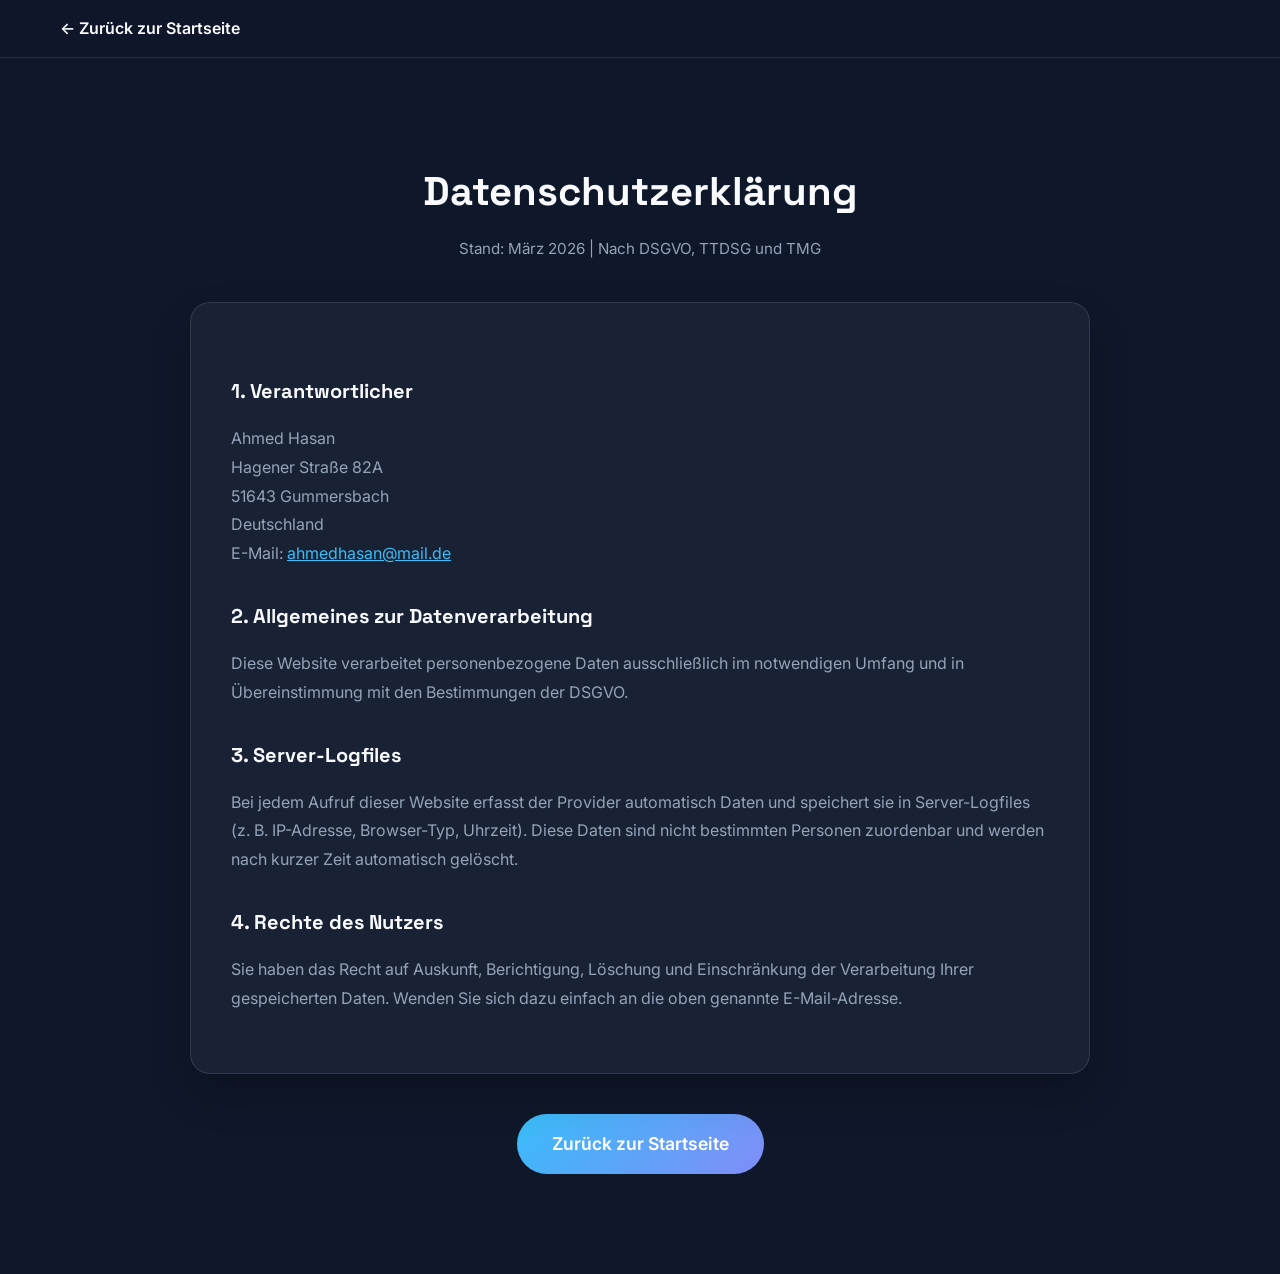
==== commit ae89b549: "Refactor datenschutz.html layout and styles" ====
--- a/datenschutz.html
+++ b/datenschutz.html
@@ -10,470 +10,55 @@
 <body>
 
 <nav id="navbar" class="navbar scrolled" style="position: static;">
-  <div class="nav-container">
-    <a href="index.html" class="nav-brand">
-      <img src="IMG_9596.jpg" alt="Logo" class="nav-logo" style="display: block;" />
-      <span>Ahmed Hasan</span>
-    </a>
+  <div class="nav-container" style="max-width: 1200px; margin: 0 auto; padding: 15px 20px;">
+    <a href="index.html" class="nav-logo" style="color: var(--text-main); text-decoration: none; font-weight: 600;">← Zurück zur Startseite</a>
   </div>
 </nav>
 
-<section class="section" style="padding-top: 120px; background: var(--bg-secondary);">
-  <div class="container" style="max-width: 1000px;">
+<section class="section" style="padding: 100px 20px; background: var(--bg-dark);">
+  <div class="container" style="max-width: 900px; margin: 0 auto;">
     
-    <div style="margin-bottom: 48px;">
-      <h1 class="section-title" style="margin-bottom: 16px; text-align: left;">Datenschutzerklärung</h1>
-      <p style="color: var(--text-tertiary); font-size: 0.95rem; text-align: left;">
+    <div style="margin-bottom: 40px; text-align: center;">
+      <h1 class="section-title" style="margin-bottom: 10px;">Datenschutzerklärung</h1>
+      <p style="color: var(--text-muted); font-size: 0.95rem;">
         Stand: März 2026 | Nach DSGVO, TTDSG und TMG
       </p>
     </div>
 
-    <div style="color: var(--text-secondary); line-height: 1.9; font-size: 1rem;">
+    <div class="glass-card" style="color: var(--text-muted); line-height: 1.8;">
 
-      <!-- 1. VERANTWORTLICHER -->
-      <div style="margin: 48px 0; padding: 32px; background: var(--bg-primary); border: 1px solid var(--border-color); border-radius: 8px;">
-        <h2 style="font-size: 1.25rem; margin: 0 0 16px 0; color: var(--text-primary); font-weight: 700;">
-          1. Verantwortlicher für die Datenverarbeitung
-        </h2>
-        <p style="margin: 0 0 12px 0;">
-          Ahmed Hasan<br>
-          Hagener Straße 82A<br>
-          51643 Gummersbach<br>
-          Deutschland
-        </p>
-        <p style="margin: 16px 0 0 0;">
-          <strong>Kontakt:</strong><br>
-          E-Mail: <a href="mailto:ahmedhasan@mail.de" style="color: var(--accent-primary); text-decoration: none;">ahmedhasan@mail.de</a><br>
-          Telefon: <a href="tel:+491772851043" style="color: var(--accent-primary); text-decoration: none;">+49 177 285 1043</a>
-        </p>
-      </div>
-
-      <!-- 2. ALLGEMEINES -->
-      <h2 style="font-size: 1.25rem; margin: 48px 0 16px 0; color: var(--text-primary); font-weight: 700; border-bottom: 2px solid var(--border-color); padding-bottom: 12px;">
-        2. Allgemeines zur Datenverarbeitung
-      </h2>
-      <p>
-        Diese Website verarbeitet personenbezogene Daten ausschließlich im notwendigen Umfang 
-        und in Übereinstimmung mit den Bestimmungen der Datenschutz-Grundverordnung (DSGVO), 
-        des Telemediengesetzes (TMG) und des Telekommunikation-Telemedien-Datenschutz-Gesetzes (TTDSG).
-      </p>
-      <p style="margin-top: 16px; background: var(--bg-tertiary); padding: 20px; border-radius: 8px; border-left: 4px solid var(--accent-primary);">
-        <strong>Datenschutzgrundsatz:</strong> Bei dieser Website werden weder Tracking-Cookies, 
-        Werbe-Cookies noch Cookies von Drittanbietern zu Analysezwecken eingesetzt. 
-        Die einzige Ausnahme ist Google Analytics, das ausschließlich mit expliziter Nutzer-Zustimmung geladen wird.
+      <h2 style="font-size: 1.25rem; margin: 30px 0 15px 0; color: var(--text-main); font-family: 'Space Grotesk', sans-serif;">1. Verantwortlicher</h2>
+      <p style="margin-bottom: 20px;">
+        Ahmed Hasan<br>
+        Hagener Straße 82A<br>
+        51643 Gummersbach<br>
+        Deutschland<br>
+        E-Mail: <a href="mailto:ahmedhasan@mail.de" style="color: var(--primary);">ahmedhasan@mail.de</a>
       </p>
 
-      <!-- 3. SERVER-LOGFILES -->
-      <h2 style="font-size: 1.25rem; margin: 48px 0 16px 0; color: var(--text-primary); font-weight: 700; border-bottom: 2px solid var(--border-color); padding-bottom: 12px;">
-        3. Erhebung von Daten bei Website-Nutzung (Server-Logfiles)
-      </h2>
-      <p>
-        Bei jedem Aufruf dieser Website werden automatisch Daten erfasst und temporär in 
-        Server-Logfiles gespeichert. Die erfassten Daten umfassen:
-      </p>
-      <ul style="margin-left: 0; margin-top: 12px; margin-bottom: 16px; list-style: none; padding: 0;">
-        <li style="margin-bottom: 8px; padding-left: 24px; position: relative;">
-          <span style="position: absolute; left: 0;">—</span>
-          IP-Adresse (anonymisiert)
-        </li>
-        <li style="margin-bottom: 8px; padding-left: 24px; position: relative;">
-          <span style="position: absolute; left: 0;">—</span>
-          Datum und Uhrzeit der Anfrage
-        </li>
-        <li style="margin-bottom: 8px; padding-left: 24px; position: relative;">
-          <span style="position: absolute; left: 0;">—</span>
-          Angeforderte URL
-        </li>
-        <li style="margin-bottom: 8px; padding-left: 24px; position: relative;">
-          <span style="position: absolute; left: 0;">—</span>
-          HTTP-Statuscode
-        </li>
-        <li style="margin-bottom: 8px; padding-left: 24px; position: relative;">
-          <span style="position: absolute; left: 0;">—</span>
-          Browser-Typ und Version
-        </li>
-        <li style="margin-bottom: 8px; padding-left: 24px; position: relative;">
-          <span style="position: absolute; left: 0;">—</span>
-          Betriebssystem
-        </li>
-        <li style="margin-bottom: 8px; padding-left: 24px; position: relative;">
-          <span style="position: absolute; left: 0;">—</span>
-          Datenmenge der Übertragung
-        </li>
-      </ul>
-      <p style="background: var(--bg-tertiary); padding: 20px; border-radius: 8px;">
-        <strong>Speicherdauer:</strong> Die Server-Logfiles werden nach maximal 7 Tagen automatisch gelöscht.
-      </p>
-      <p style="margin-top: 16px;">
-        <strong>Rechtsgrundlage:</strong> Art. 6 Abs. 1 lit. f DSGVO 
-        (berechtigtes Interesse an Systemverwaltung, Sicherheit und Website-Optimierung)
+      <h2 style="font-size: 1.25rem; margin: 30px 0 15px 0; color: var(--text-main); font-family: 'Space Grotesk', sans-serif;">2. Allgemeines zur Datenverarbeitung</h2>
+      <p style="margin-bottom: 20px;">
+        Diese Website verarbeitet personenbezogene Daten ausschließlich im notwendigen Umfang und in Übereinstimmung mit den Bestimmungen der DSGVO.
       </p>
 
-      <!-- 4. LOKALER BROWSER-SPEICHER -->
-      <h2 style="font-size: 1.25rem; margin: 48px 0 16px 0; color: var(--text-primary); font-weight: 700; border-bottom: 2px solid var(--border-color); padding-bottom: 12px;">
-        4. Lokaler Browser-Speicher (localStorage)
-      </h2>
-      <p>
-        Diese Website nutzt den lokalen Browser-Speicher (localStorage) ausschließlich für 
-        technisch notwendige Funktionen:
-      </p>
-      <ul style="margin-left: 0; margin-top: 12px; margin-bottom: 16px; list-style: none; padding: 0;">
-        <li style="margin-bottom: 8px; padding-left: 24px; position: relative;">
-          <span style="position: absolute; left: 0;">—</span>
-          Speicherung der Theme-Einstellung (Hell-/Dunkel-Modus)
-        </li>
-        <li style="margin-bottom: 8px; padding-left: 24px; position: relative;">
-          <span style="position: absolute; left: 0;">—</span>
-          Speicherung der Cookie-Zustimmung
-        </li>
-        <li style="margin-bottom: 8px; padding-left: 24px; position: relative;">
-          <span style="position: absolute; left: 0;">—</span>
-          Speicherung der Google Analytics Zustimmung
-        </li>
-      </ul>
-      <p style="background: var(--bg-tertiary); padding: 20px; border-radius: 8px;">
-        <strong>Hinweis:</strong> Diese Daten sind keine personenbezogenen Daten im Sinne der DSGVO. 
-        Es handelt sich um reine Nutzerpräferenzen ohne identifizierende Funktion.
-      </p>
-      <p style="margin-top: 16px;">
-        <strong>Rechtsgrundlage:</strong> § 25 Abs. 2 Nr. 2 TTDSG 
-        (notwendige Speicherung für Funktionsfähigkeit der Website)
+      <h2 style="font-size: 1.25rem; margin: 30px 0 15px 0; color: var(--text-main); font-family: 'Space Grotesk', sans-serif;">3. Server-Logfiles</h2>
+      <p style="margin-bottom: 20px;">
+        Bei jedem Aufruf dieser Website erfasst der Provider automatisch Daten und speichert sie in Server-Logfiles (z. B. IP-Adresse, Browser-Typ, Uhrzeit). Diese Daten sind nicht bestimmten Personen zuordenbar und werden nach kurzer Zeit automatisch gelöscht.
       </p>
 
-      <!-- 5. GOOGLE ANALYTICS -->
-      <h2 style="font-size: 1.25rem; margin: 48px 0 16px 0; color: var(--text-primary); font-weight: 700; border-bottom: 2px solid var(--border-color); padding-bottom: 12px;">
-        5. Google Analytics
-      </h2>
-      <p>
-        Diese Website nutzt Google Analytics zur Analyse der Website-Nutzung. 
-        Google Analytics wird <strong>ausschließlich mit expliziter Nutzer-Zustimmung</strong> aktiviert.
-      </p>
-
-      <h3 style="font-size: 1.1rem; margin: 24px 0 12px 0; font-weight: 700; color: var(--text-primary);">
-        Umfang der Datenverarbeitung
-      </h3>
-      <p>
-        Bei aktiviertem Google Analytics werden folgende Daten erfasst und verarbeitet:
-      </p>
-      <ul style="margin-left: 0; margin-top: 12px; margin-bottom: 16px; list-style: none; padding: 0;">
-        <li style="margin-bottom: 8px; padding-left: 24px; position: relative;">
-          <span style="position: absolute; left: 0;">—</span>
-          Seitenaufrufe und Verweildauer
-        </li>
-        <li style="margin-bottom: 8px; padding-left: 24px; position: relative;">
-          <span style="position: absolute; left: 0;">—</span>
-          Besucherherkunft (Referrer)
-        </li>
-        <li style="margin-bottom: 8px; padding-left: 24px; position: relative;">
-          <span style="position: absolute; left: 0;">—</span>
-          Geräteinformationen (Browser, Betriebssystem, Bildschirmauflösung)
-        </li>
-        <li style="margin-bottom: 8px; padding-left: 24px; position: relative;">
-          <span style="position: absolute; left: 0;">—</span>
-          Nutzungsverhalten (Klicks, Scrollverhalten)
-        </li>
-        <li style="margin-bottom: 8px; padding-left: 24px; position: relative;">
-          <span style="position: absolute; left: 0;">—</span>
-          Aggregierte und anonymisierte Besucherdaten
-        </li>
-      </ul>
-
-      <h3 style="font-size: 1.1rem; margin: 24px 0 12px 0; font-weight: 700; color: var(--text-primary);">
-        Nutzer-Zustimmung und Ablehnung
-      </h3>
-      <p>
-        Google Analytics wird nur geladen, wenn Sie bei der Annahme des Cookie-Banners 
-        die entsprechende Option aktivieren. Sie haben die Möglichkeit:
-      </p>
-      <ul style="margin-left: 0; margin-top: 12px; margin-bottom: 16px; list-style: none; padding: 0;">
-        <li style="margin-bottom: 8px; padding-left: 24px; position: relative;">
-          <span style="position: absolute; left: 0;">—</span>
-          Google Analytics abzulehnen (Auswahl „Nur notwendig")
-        </li>
-        <li style="margin-bottom: 8px; padding-left: 24px; position: relative;">
-          <span style="position: absolute; left: 0;">—</span>
-          Google Analytics zu akzeptieren (Auswahl mit aktivierter Checkbox)
-        </li>
-        <li style="margin-bottom: 8px; padding-left: 24px; position: relative;">
-          <span style="position: absolute; left: 0;">—</span>
-          Ihre Entscheidung jederzeit zu ändern
-        </li>
-      </ul>
-      <p style="background: var(--bg-tertiary); padding: 20px; border-radius: 8px;">
-        <strong>Technische Umsetzung:</strong> Google Analytics wird ausschließlich geladen, 
-        wenn Ihre Zustimmung vorliegt. Ohne Zustimmung findet keine Datenübertragung an Google statt.
-      </p>
-
-      <h3 style="font-size: 1.1rem; margin: 24px 0 12px 0; font-weight: 700; color: var(--text-primary);">
-        Verantwortliche und Datenempfänger
-      </h3>
-      <p>
-        Google LLC (1600 Amphitheatre Parkway, Mountain View, CA 94043, USA) ist der 
-        Datenempfänger und technische Verantwortliche für die Verarbeitung der erfassten Daten.
-      </p>
-      <p style="margin-top: 12px;">
-        Google verarbeitet die Daten unter Beachtung der Datenschutz-Grundverordnung (DSGVO) 
-        und nutzt Standardvertragsklauseln für die Datenübertragung in die USA.
-      </p>
-
-      <h3 style="font-size: 1.1rem; margin: 24px 0 12px 0; font-weight: 700; color: var(--text-primary);">
-        Widerspruch und Opt-Out
-      </h3>
-      <p>
-        Sie können der Datenverarbeitung durch Google Analytics jederzeit widersprechen:
-      </p>
-      <ul style="margin-left: 0; margin-top: 12px; margin-bottom: 16px; list-style: none; padding: 0;">
-        <li style="margin-bottom: 8px; padding-left: 24px; position: relative;">
-          <span style="position: absolute; left: 0;">—</span>
-          Durch Nutzung des Cookie-Banners auf dieser Website
-        </li>
-        <li style="margin-bottom: 8px; padding-left: 24px; position: relative;">
-          <span style="position: absolute; left: 0;">—</span>
-          Installation des 
-          <a href="https://tools.google.com/dlpage/gaoptout" target="_blank" style="color: var(--accent-primary); text-decoration: none;">Google Analytics Opt-Out Browser Add-ons</a>
-        </li>
-        <li style="margin-bottom: 8px; padding-left: 24px; position: relative;">
-          <span style="position: absolute; left: 0;">—</span>
-          Deaktivierung von Tracking in den Datenschutzeinstellungen Ihres Browsers
-        </li>
-        <li style="margin-bottom: 8px; padding-left: 24px; position: relative;">
-          <span style="position: absolute; left: 0;">—</span>
-          Direkter Kontakt unter der angegebenen E-Mail-Adresse
-        </li>
-      </ul>
-      <p style="background: var(--bg-tertiary); padding: 20px; border-radius: 8px;">
-        <strong>Hinweis:</strong> Ein Opt-Out hat keine negativen Auswirkungen auf die Nutzung dieser Website. 
-        Die Website ist vollständig funktionsfähig und nutzbar.
-      </p>
-
-      <p style="margin-top: 16px;">
-        <strong>Datenschutzerklärung von Google:</strong> 
-        <a href="https://policies.google.com/privacy" target="_blank" style="color: var(--accent-primary); text-decoration: none;">https://policies.google.com/privacy</a>
-      </p>
-      <p style="margin-top: 12px;">
-        <strong>Rechtsgrundlage:</strong> Art. 6 Abs. 1 lit. a DSGVO 
-        (Zustimmung des Nutzers) und Art. 7 DSGVO (Widerrufsrecht)
-      </p>
-
-      <!-- 6. GOOGLE FONTS -->
-      <h2 style="font-size: 1.25rem; margin: 48px 0 16px 0; color: var(--text-primary); font-weight: 700; border-bottom: 2px solid var(--border-color); padding-bottom: 12px;">
-        6. Verwendung von Google Fonts
-      </h2>
-      <p>
-        Diese Website nutzt Google Fonts, einen Service der Google Ireland Limited 
-        (Gordon House, Barrow Street, Dublin 4, Irland), zur Darstellung von Schriftarten.
-      </p>
-      <p style="margin-top: 12px;">
-        Beim ersten Aufruf der Website wird eine Verbindung zu den Servern von Google hergestellt, 
-        um die erforderlichen Schriftarten zu laden. Dabei wird Ihre IP-Adresse übermittelt.
-      </p>
-      <p style="margin-top: 12px;">
-        Die Schriftarten werden lokal zwischengespeichert, sodass keine weiteren Verbindungen 
-        zu Google bei Wiederbesuchen erforderlich sind.
-      </p>
-      <p style="margin-top: 16px;">
-        <strong>Datenschutzerklärung von Google:</strong> 
-        <a href="https://policies.google.com/privacy" target="_blank" style="color: var(--accent-primary); text-decoration: none;">https://policies.google.com/privacy</a>
-      </p>
-      <p style="margin-top: 12px;">
-        <strong>Rechtsgrundlage:</strong> Art. 6 Abs. 1 lit. f DSGVO 
-        (berechtigtes Interesse an ansprechender und optimaler Website-Darstellung)
-      </p>
-
-      <!-- 7. KONTAKTFORMULAR -->
-      <h2 style="font-size: 1.25rem; margin: 48px 0 16px 0; color: var(--text-primary); font-weight: 700; border-bottom: 2px solid var(--border-color); padding-bottom: 12px;">
-        7. Kontaktformular und E-Mail-Kommunikation
-      </h2>
-      <p>
-        Wenn Sie das Kontaktformular nutzen oder per E-Mail Kontakt aufnehmen, 
-        werden die von Ihnen angegebenen Daten (Name, E-Mail-Adresse, Unternehmen, Telefon, Nachricht) 
-        erfasst und zur Bearbeitung Ihrer Anfrage verwendet.
-      </p>
-      <p style="margin-top: 12px; background: var(--bg-tertiary); padding: 20px; border-radius: 8px; border-left: 4px solid var(--accent-primary);">
-        <strong>Wichtiger Hinweis zur Datensicherheit:</strong> Das Kontaktformular öffnet 
-        Ihren lokalen E-Mail-Client. Es erfolgt keine Speicherung von Daten auf unseren Servern. 
-        Die Kommunikation erfolgt ausschließlich über Ihre E-Mail-Adresse.
-      </p>
-      <p style="margin-top: 16px;">
-        <strong>Rechtsgrundlage:</strong> Art. 6 Abs. 1 lit. b DSGVO 
-        (Vertragsanbahnung) oder Art. 6 Abs. 1 lit. a DSGVO (Zustimmung)
-      </p>
-
-      <!-- 8. EXTERNE LINKS -->
-      <h2 style="font-size: 1.25rem; margin: 48px 0 16px 0; color: var(--text-primary); font-weight: 700; border-bottom: 2px solid var(--border-color); padding-bottom: 12px;">
-        8. Externe Links und Drittinhalte
-      </h2>
-      <p>
-        Diese Website enthält Links zu externen Websites Dritter. Wir haben keinen Einfluss 
-        auf die Inhalte dieser externen Websites und können daher keine Gewähr für deren 
-        Korrektheit, Vollständigkeit und Aktualität übernehmen.
-      </p>
-      <p style="margin-top: 12px;">
-        Für die Inhalte der verlinkten Seiten ist ausschließlich der jeweilige Anbieter 
-        oder Betreiber der verlinkten Website verantwortlich. Wir empfehlen, vor einem 
-        Besuch externer Websites deren Datenschutzerklärung zu prüfen.
-      </p>
-
-      <!-- 9. SICHERHEIT -->
-      <h2 style="font-size: 1.25rem; margin: 48px 0 16px 0; color: var(--text-primary); font-weight: 700; border-bottom: 2px solid var(--border-color); padding-bottom: 12px;">
-        9. Datensicherheit und Verschlüsselung
-      </h2>
-      <p>
-        Diese Website nutzt SSL/TLS-Verschlüsselung (HTTPS) zur Sicherung aller Datenübertragungen. 
-        Die sichere Verbindung können Sie an dem Schloss-Symbol in der Browser-Adressleiste erkennen.
-      </p>
-      <p style="margin-top: 12px;">
-        Alle Datenübertragungen zwischen Ihrem Browser und dieser Website sind verschlüsselt 
-        und können von Dritten nicht eingesehen oder manipuliert werden.
-      </p>
-
-      <!-- 10. RECHTE DES NUTZERS -->
-      <h2 style="font-size: 1.25rem; margin: 48px 0 16px 0; color: var(--text-primary); font-weight: 700; border-bottom: 2px solid var(--border-color); padding-bottom: 12px;">
-        10. Rechte des Nutzers nach der Datenschutz-Grundverordnung (DSGVO)
-      </h2>
-      <p>
-        Nach der DSGVO haben Sie folgende Rechte bezüglich Ihrer personenbezogenen Daten:
-      </p>
-
-      <div style="margin-top: 16px; background: var(--bg-primary); padding: 24px; border-radius: 8px; border-left: 4px solid var(--accent-primary);">
-        <h4 style="font-size: 1.05rem; margin: 0 0 12px 0; font-weight: 700; color: var(--text-primary);">
-          Auskunftsrecht (Art. 15 DSGVO)
-        </h4>
-        <p style="margin: 0;">
-          Sie haben das Recht zu erfahren, welche personenbezogenen Daten wir verarbeiten, 
-          zu welchen Zwecken und wie lange.
-        </p>
-      </div>
-
-      <div style="margin-top: 16px; background: var(--bg-primary); padding: 24px; border-radius: 8px; border-left: 4px solid var(--accent-primary);">
-        <h4 style="font-size: 1.05rem; margin: 0 0 12px 0; font-weight: 700; color: var(--text-primary);">
-          Berichtigungsrecht (Art. 16 DSGVO)
-        </h4>
-        <p style="margin: 0;">
-          Sie haben das Recht, unrichtige oder unvollständige personenbezogene Daten 
-          berichtigen zu lassen.
-        </p>
-      </div>
-
-      <div style="margin-top: 16px; background: var(--bg-primary); padding: 24px; border-radius: 8px; border-left: 4px solid var(--accent-primary);">
-        <h4 style="font-size: 1.05rem; margin: 0 0 12px 0; font-weight: 700; color: var(--text-primary);">
-          Löschungsrecht (Art. 17 DSGVO)
-        </h4>
-        <p style="margin: 0;">
-          Sie haben das Recht, von uns zu fordern, dass wir Ihre personenbezogenen Daten 
-          löschen (Recht auf Vergessenwerden), soweit gesetzlich zulässig.
-        </p>
-      </div>
-
-      <div style="margin-top: 16px; background: var(--bg-primary); padding: 24px; border-radius: 8px; border-left: 4px solid var(--accent-primary);">
-        <h4 style="font-size: 1.05rem; margin: 0 0 12px 0; font-weight: 700; color: var(--text-primary);">
-          Einschränkungsrecht (Art. 18 DSGVO)
-        </h4>
-        <p style="margin: 0;">
-          Sie haben das Recht zu verlangen, dass wir die Verarbeitung Ihrer Daten einschränken.
-        </p>
-      </div>
-
-      <div style="margin-top: 16px; background: var(--bg-primary); padding: 24px; border-radius: 8px; border-left: 4px solid var(--accent-primary);">
-        <h4 style="font-size: 1.05rem; margin: 0 0 12px 0; font-weight: 700; color: var(--text-primary);">
-          Recht auf Datenübertragbarkeit (Art. 20 DSGVO)
-        </h4>
-        <p style="margin: 0;">
-          Sie haben das Recht, Ihre personenbezogenen Daten in einem strukturierten, 
-          gängigen und maschinenlesbaren Format zu erhalten und diese an einen anderen 
-          Verantwortlichen zu übermitteln.
-        </p>
-      </div>
-
-      <div style="margin-top: 16px; background: var(--bg-primary); padding: 24px; border-radius: 8px; border-left: 4px solid var(--accent-primary);">
-        <h4 style="font-size: 1.05rem; margin: 0 0 12px 0; font-weight: 700; color: var(--text-primary);">
-          Widerspruchsrecht (Art. 21 DSGVO)
-        </h4>
-        <p style="margin: 0;">
-          Sie haben das Recht, jederzeit gegen die Verarbeitung Ihrer personenbezogenen 
-          Daten Widerspruch einzulegen.
-        </p>
-      </div>
-
-      <p style="margin-top: 24px;">
-        Zur Geltendmachung dieser Rechte kontaktieren Sie uns bitte unter den am Ende 
-        dieser Erklärung angegebenen Kontaktdaten.
-      </p>
-
-      <!-- 11. BESCHWERDERECHT -->
-      <h2 style="font-size: 1.25rem; margin: 48px 0 16px 0; color: var(--text-primary); font-weight: 700; border-bottom: 2px solid var(--border-color); padding-bottom: 12px;">
-        11. Recht auf Beschwerde bei einer Aufsichtsbehörde
-      </h2>
-      <p>
-        Unabhängig von einem möglichen anderen Rechtsbehelfs haben Sie das Recht, 
-        eine Beschwerde bei einer Datenschutzaufsichtsbehörde einzureichen, wenn Sie 
-        der Ansicht sind, dass die Verarbeitung Ihrer personenbezogenen Daten gegen 
-        die DSGVO verstößt.
-      </p>
-      <p style="margin-top: 16px; background: var(--bg-tertiary); padding: 20px; border-radius: 8px;">
-        <strong>Zuständige Aufsichtsbehörde für Nordrhein-Westfalen:</strong><br><br>
-        Landesbeauftragte für Datenschutz und Informationsfreiheit Nordrhein-Westfalen<br>
-        Postfach 20 04 44<br>
-        40102 Düsseldorf<br>
-        Telefon: +49 211 38424<br>
-        Website: 
-        <a href="https://www.ldi.nrw.de" target="_blank" style="color: var(--accent-primary); text-decoration: none;">www.ldi.nrw.de</a>
-      </p>
-
-      <!-- 12. ÄNDERUNGEN -->
-      <h2 style="font-size: 1.25rem; margin: 48px 0 16px 0; color: var(--text-primary); font-weight: 700; border-bottom: 2px solid var(--border-color); padding-bottom: 12px;">
-        12. Änderungen dieser Datenschutzerklärung
-      </h2>
-      <p>
-        Diese Datenschutzerklärung wird regelmäßig überprüft und bei Bedarf angepasst. 
-        Änderungen werden hiermit veröffentlicht. Bitte prüfen Sie diese Erklärung 
-        regelmäßig, um über mögliche Aktualisierungen informiert zu bleiben.
-      </p>
-      <p style="margin-top: 12px;">
-        Stand dieser Datenschutzerklärung: März 2026
-      </p>
-
-      <!-- 13. KONTAKT -->
-      <h2 style="font-size: 1.25rem; margin: 48px 0 16px 0; color: var(--text-primary); font-weight: 700; border-bottom: 2px solid var(--border-color); padding-bottom: 12px;">
-        13. Kontakt und Datenschutzanfragen
-      </h2>
-      <p>
-        Falls Sie Fragen zur Datenverarbeitung oder zum Datenschutz haben oder eines 
-        der oben genannten Rechte geltend machen möchten, kontaktieren Sie uns bitte:
-      </p>
-      <div style="margin-top: 16px; background: var(--bg-primary); padding: 24px; border-radius: 8px; border-left: 4px solid var(--accent-primary);">
-        <p style="margin: 0 0 12px 0;">
-          <strong>Ahmed Hasan</strong><br>
-          Hagener Straße 82A<br>
-          51643 Gummersbach<br>
-          Deutschland
-        </p>
-        <p style="margin: 12px 0 0 0;">
-          E-Mail: 
-          <a href="mailto:ahmedhasan@mail.de" style="color: var(--accent-primary); text-decoration: none;">ahmedhasan@mail.de</a><br>
-          Telefon: 
-          <a href="tel:+491772851043" style="color: var(--accent-primary); text-decoration: none;">+49 177 285 1043</a>
-        </p>
-      </div>
-      <p style="margin-top: 16px;">
-        Wir werden Ihre Anfrage innerhalb von 30 Tagen bearbeiten und beantworten.
+      <h2 style="font-size: 1.25rem; margin: 30px 0 15px 0; color: var(--text-main); font-family: 'Space Grotesk', sans-serif;">4. Rechte des Nutzers</h2>
+      <p style="margin-bottom: 20px;">
+        Sie haben das Recht auf Auskunft, Berichtigung, Löschung und Einschränkung der Verarbeitung Ihrer gespeicherten Daten. Wenden Sie sich dazu einfach an die oben genannte E-Mail-Adresse.
       </p>
 
     </div>
 
-    <!-- FOOTER BUTTONS -->
-    <div style="margin-top: 80px; padding-top: 48px; border-top: 1px solid var(--border-color); display: flex; gap: 16px; justify-content: center; flex-wrap: wrap;">
-      <button class="btn btn-primary" onclick="window.history.back()" style="font-size: 1rem; padding: 14px 32px;">
-        Zurück zur Website
-      </button>
-      <a href="impressum.html" class="btn btn-secondary" style="font-size: 1rem; padding: 14px 32px; text-decoration: none;">
-        Zum Impressum
-      </a>
+    <div style="margin-top: 40px; text-align: center;">
+      <a href="index.html" class="cta-button" style="text-decoration: none;">Zurück zur Startseite</a>
     </div>
 
   </div>
 </section>
 
-<script src="script.js"></script>
 </body>
 </html>
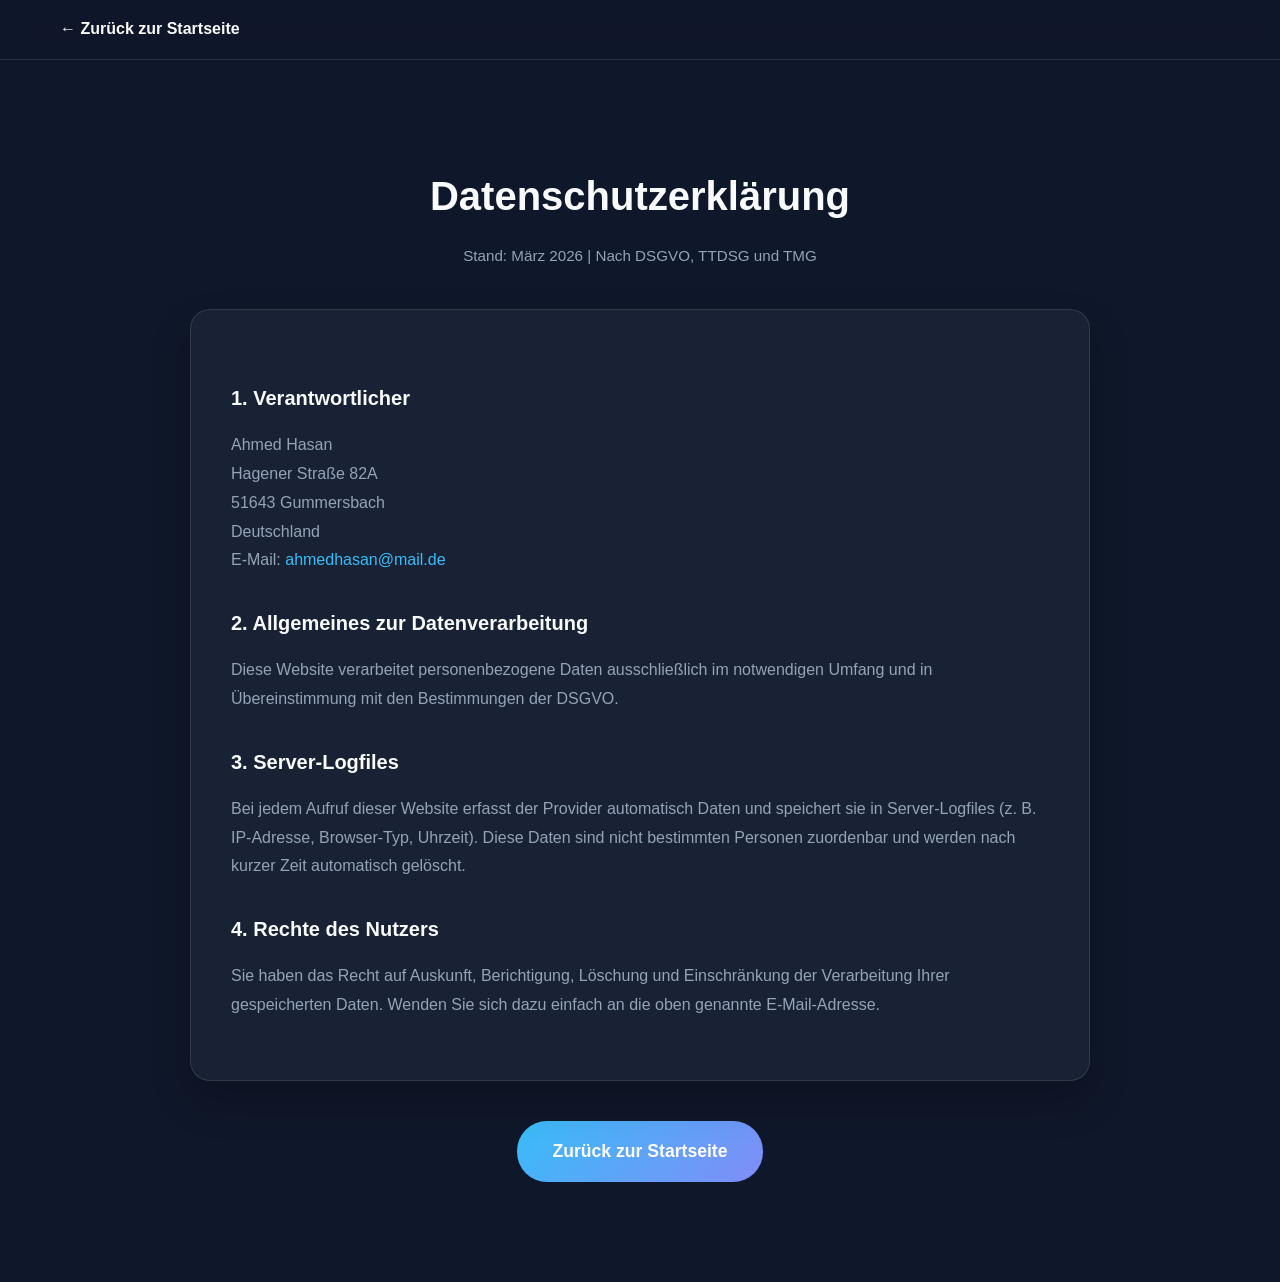
==== commit d56eb093: "Update datenschutz.html" ====
--- a/datenschutz.html
+++ b/datenschutz.html
@@ -5,48 +5,71 @@
   <meta name="viewport" content="width=device-width, initial-scale=1.0" />
   <title>Datenschutzerklärung – Ahmed Hasan</title>
   <meta name="robots" content="noindex, follow" />
-  <link rel="stylesheet" href="style.css" />
+  <style>
+    :root {
+        --bg-dark: #0f172a;
+        --bg-darker: #0b1120;
+        --primary: #38bdf8;
+        --accent: #818cf8;
+        --text-main: #f8fafc;
+        --text-muted: #94a3b8;
+        --glass-bg: rgba(30, 41, 59, 0.7);
+        --glass-border: rgba(255, 255, 255, 0.1);
+    }
+    * { margin: 0; padding: 0; box-sizing: border-box; }
+    body { font-family: 'Inter', sans-serif; background-color: var(--bg-dark); color: var(--text-main); line-height: 1.8; overflow-x: hidden; }
+    h1, h2 { font-family: 'Space Grotesk', sans-serif; }
+    .navbar { position: fixed; top: 0; width: 100%; background: rgba(15, 23, 42, 0.8); backdrop-filter: blur(10px); z-index: 1000; border-bottom: 1px solid var(--glass-border); }
+    .section { padding: 100px 20px; }
+    .container { max-width: 900px; margin: 0 auto; }
+    .section-title { font-size: 2.5rem; text-align: center; margin-bottom: 10px; color: var(--text-main); }
+    .glass-card { background: var(--glass-bg); backdrop-filter: blur(12px); border: 1px solid var(--glass-border); border-radius: 20px; padding: 40px; box-shadow: 0 20px 40px rgba(0,0,0,0.2); color: var(--text-muted); }
+    a { color: var(--primary); text-decoration: none; }
+    a:hover { text-decoration: underline; }
+    .cta-button { display: inline-block; padding: 15px 35px; background: linear-gradient(135deg, var(--primary), var(--accent)); color: white; text-decoration: none; border-radius: 30px; font-weight: 600; font-size: 1.1rem; transition: transform 0.3s, box-shadow 0.3s; }
+    .cta-button:hover { transform: translateY(-3px); box-shadow: 0 10px 20px rgba(56, 189, 248, 0.3); text-decoration: none; color: white; }
+  </style>
 </head>
 <body>
 
-<nav id="navbar" class="navbar scrolled" style="position: static;">
-  <div class="nav-container" style="max-width: 1200px; margin: 0 auto; padding: 15px 20px;">
-    <a href="index.html" class="nav-logo" style="color: var(--text-main); text-decoration: none; font-weight: 600;">← Zurück zur Startseite</a>
+<nav id="navbar" class="navbar" style="position: static;">
+  <div style="max-width: 1200px; margin: 0 auto; padding: 15px 20px;">
+    <a href="index.html" style="color: var(--text-main); font-weight: 600;">← Zurück zur Startseite</a>
   </div>
 </nav>
 
-<section class="section" style="padding: 100px 20px; background: var(--bg-dark);">
-  <div class="container" style="max-width: 900px; margin: 0 auto;">
+<section class="section">
+  <div class="container">
     
     <div style="margin-bottom: 40px; text-align: center;">
-      <h1 class="section-title" style="margin-bottom: 10px;">Datenschutzerklärung</h1>
+      <h1 class="section-title">Datenschutzerklärung</h1>
       <p style="color: var(--text-muted); font-size: 0.95rem;">
         Stand: März 2026 | Nach DSGVO, TTDSG und TMG
       </p>
     </div>
 
-    <div class="glass-card" style="color: var(--text-muted); line-height: 1.8;">
+    <div class="glass-card">
 
-      <h2 style="font-size: 1.25rem; margin: 30px 0 15px 0; color: var(--text-main); font-family: 'Space Grotesk', sans-serif;">1. Verantwortlicher</h2>
+      <h2 style="font-size: 1.25rem; margin: 30px 0 15px 0; color: var(--text-main);">1. Verantwortlicher</h2>
       <p style="margin-bottom: 20px;">
         Ahmed Hasan<br>
         Hagener Straße 82A<br>
         51643 Gummersbach<br>
         Deutschland<br>
-        E-Mail: <a href="mailto:ahmedhasan@mail.de" style="color: var(--primary);">ahmedhasan@mail.de</a>
+        E-Mail: <a href="mailto:ahmedhasan@mail.de">ahmedhasan@mail.de</a>
       </p>
 
-      <h2 style="font-size: 1.25rem; margin: 30px 0 15px 0; color: var(--text-main); font-family: 'Space Grotesk', sans-serif;">2. Allgemeines zur Datenverarbeitung</h2>
+      <h2 style="font-size: 1.25rem; margin: 30px 0 15px 0; color: var(--text-main);">2. Allgemeines zur Datenverarbeitung</h2>
       <p style="margin-bottom: 20px;">
         Diese Website verarbeitet personenbezogene Daten ausschließlich im notwendigen Umfang und in Übereinstimmung mit den Bestimmungen der DSGVO.
       </p>
 
-      <h2 style="font-size: 1.25rem; margin: 30px 0 15px 0; color: var(--text-main); font-family: 'Space Grotesk', sans-serif;">3. Server-Logfiles</h2>
+      <h2 style="font-size: 1.25rem; margin: 30px 0 15px 0; color: var(--text-main);">3. Server-Logfiles</h2>
       <p style="margin-bottom: 20px;">
         Bei jedem Aufruf dieser Website erfasst der Provider automatisch Daten und speichert sie in Server-Logfiles (z. B. IP-Adresse, Browser-Typ, Uhrzeit). Diese Daten sind nicht bestimmten Personen zuordenbar und werden nach kurzer Zeit automatisch gelöscht.
       </p>
 
-      <h2 style="font-size: 1.25rem; margin: 30px 0 15px 0; color: var(--text-main); font-family: 'Space Grotesk', sans-serif;">4. Rechte des Nutzers</h2>
+      <h2 style="font-size: 1.25rem; margin: 30px 0 15px 0; color: var(--text-main);">4. Rechte des Nutzers</h2>
       <p style="margin-bottom: 20px;">
         Sie haben das Recht auf Auskunft, Berichtigung, Löschung und Einschränkung der Verarbeitung Ihrer gespeicherten Daten. Wenden Sie sich dazu einfach an die oben genannte E-Mail-Adresse.
       </p>
@@ -54,7 +77,7 @@
     </div>
 
     <div style="margin-top: 40px; text-align: center;">
-      <a href="index.html" class="cta-button" style="text-decoration: none;">Zurück zur Startseite</a>
+      <a href="index.html" class="cta-button">Zurück zur Startseite</a>
     </div>
 
   </div>
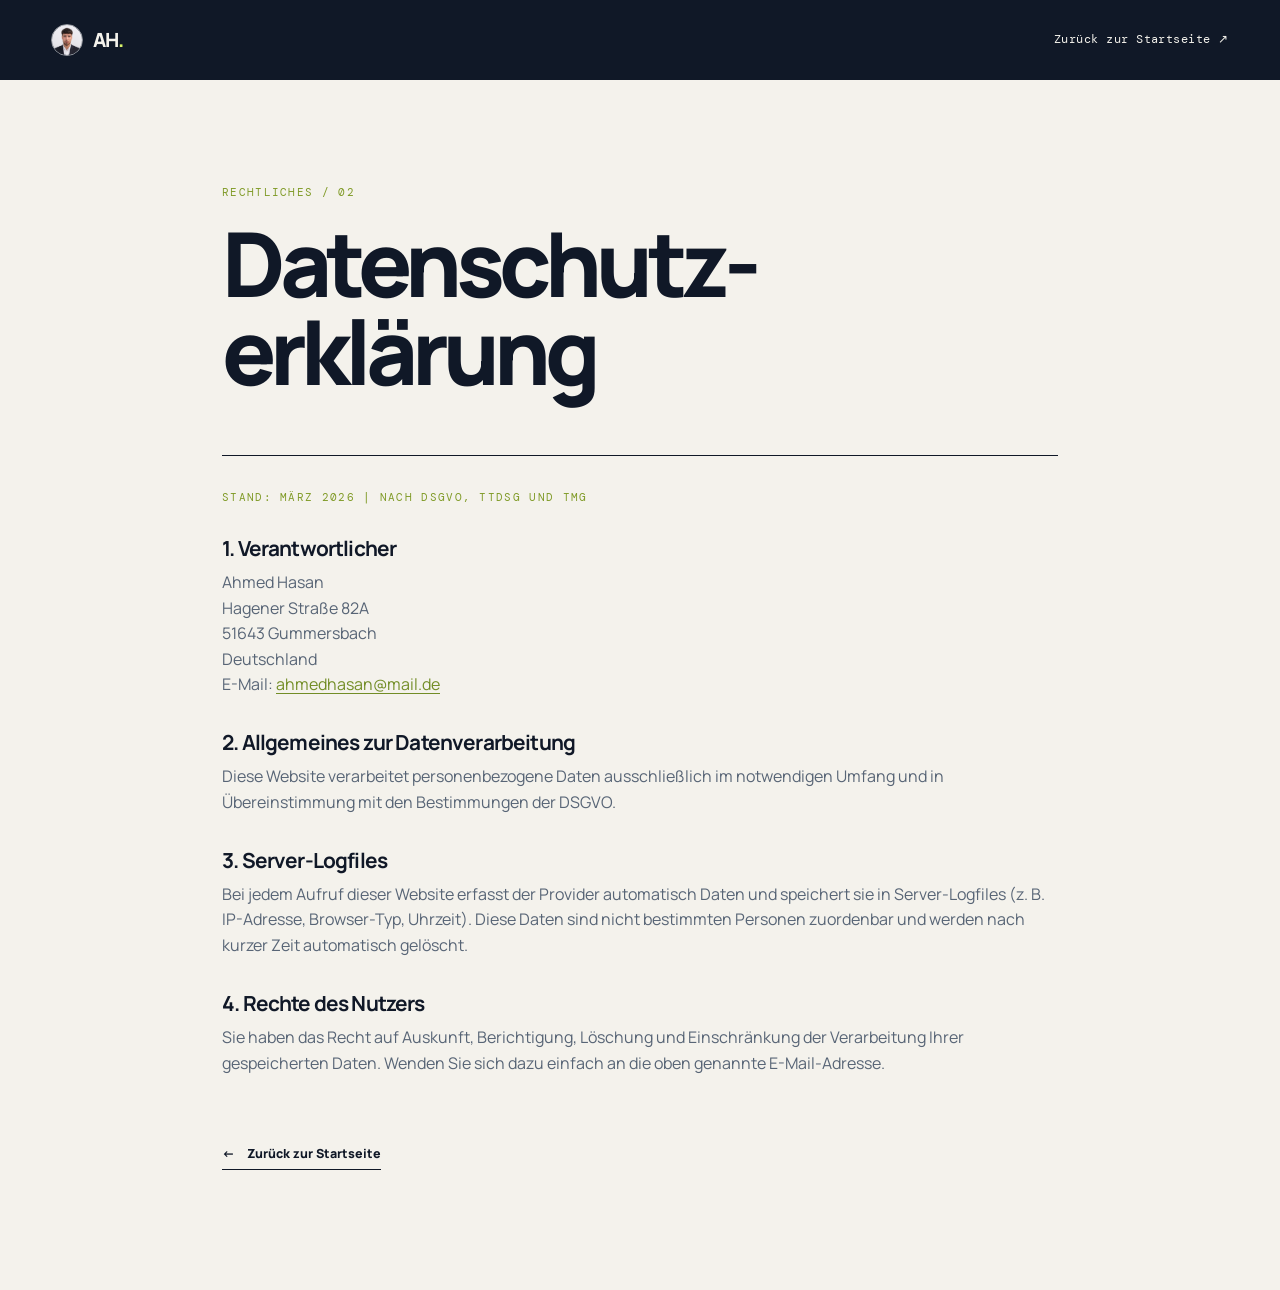
==== commit 4455d7f5: "Refactor datenschutz.html structure and styles" ====
--- a/datenschutz.html
+++ b/datenschutz.html
@@ -1,87 +1,21 @@
 <!DOCTYPE html>
 <html lang="de">
 <head>
-  <meta charset="UTF-8" />
-  <meta name="viewport" content="width=device-width, initial-scale=1.0" />
-  <title>Datenschutzerklärung – Ahmed Hasan</title>
-  <meta name="robots" content="noindex, follow" />
-  <style>
-    :root {
-        --bg-dark: #0f172a;
-        --bg-darker: #0b1120;
-        --primary: #38bdf8;
-        --accent: #818cf8;
-        --text-main: #f8fafc;
-        --text-muted: #94a3b8;
-        --glass-bg: rgba(30, 41, 59, 0.7);
-        --glass-border: rgba(255, 255, 255, 0.1);
-    }
-    * { margin: 0; padding: 0; box-sizing: border-box; }
-    body { font-family: 'Inter', sans-serif; background-color: var(--bg-dark); color: var(--text-main); line-height: 1.8; overflow-x: hidden; }
-    h1, h2 { font-family: 'Space Grotesk', sans-serif; }
-    .navbar { position: fixed; top: 0; width: 100%; background: rgba(15, 23, 42, 0.8); backdrop-filter: blur(10px); z-index: 1000; border-bottom: 1px solid var(--glass-border); }
-    .section { padding: 100px 20px; }
-    .container { max-width: 900px; margin: 0 auto; }
-    .section-title { font-size: 2.5rem; text-align: center; margin-bottom: 10px; color: var(--text-main); }
-    .glass-card { background: var(--glass-bg); backdrop-filter: blur(12px); border: 1px solid var(--glass-border); border-radius: 20px; padding: 40px; box-shadow: 0 20px 40px rgba(0,0,0,0.2); color: var(--text-muted); }
-    a { color: var(--primary); text-decoration: none; }
-    a:hover { text-decoration: underline; }
-    .cta-button { display: inline-block; padding: 15px 35px; background: linear-gradient(135deg, var(--primary), var(--accent)); color: white; text-decoration: none; border-radius: 30px; font-weight: 600; font-size: 1.1rem; transition: transform 0.3s, box-shadow 0.3s; }
-    .cta-button:hover { transform: translateY(-3px); box-shadow: 0 10px 20px rgba(56, 189, 248, 0.3); text-decoration: none; color: white; }
-  </style>
+  <meta charset="UTF-8">
+  <meta name="viewport" content="width=device-width, initial-scale=1.0">
+  <title>Datenschutzerklärung — Ahmed Hasan</title>
+  <meta name="robots" content="noindex, follow">
+  <link rel="stylesheet" href="https://fonts.googleapis.com/css2?family=DM+Mono:wght@400;500&family=Manrope:wght@400;500;600;700;800&display=swap">
+  <link rel="stylesheet" href="style.css">
 </head>
-<body>
-
-<nav id="navbar" class="navbar" style="position: static;">
-  <div style="max-width: 1200px; margin: 0 auto; padding: 15px 20px;">
-    <a href="index.html" style="color: var(--text-main); font-weight: 600;">← Zurück zur Startseite</a>
-  </div>
-</nav>
-
-<section class="section">
-  <div class="container">
-    
-    <div style="margin-bottom: 40px; text-align: center;">
-      <h1 class="section-title">Datenschutzerklärung</h1>
-      <p style="color: var(--text-muted); font-size: 0.95rem;">
-        Stand: März 2026 | Nach DSGVO, TTDSG und TMG
-      </p>
-    </div>
-
-    <div class="glass-card">
-
-      <h2 style="font-size: 1.25rem; margin: 30px 0 15px 0; color: var(--text-main);">1. Verantwortlicher</h2>
-      <p style="margin-bottom: 20px;">
-        Ahmed Hasan<br>
-        Hagener Straße 82A<br>
-        51643 Gummersbach<br>
-        Deutschland<br>
-        E-Mail: <a href="mailto:ahmedhasan@mail.de">ahmedhasan@mail.de</a>
-      </p>
-
-      <h2 style="font-size: 1.25rem; margin: 30px 0 15px 0; color: var(--text-main);">2. Allgemeines zur Datenverarbeitung</h2>
-      <p style="margin-bottom: 20px;">
-        Diese Website verarbeitet personenbezogene Daten ausschließlich im notwendigen Umfang und in Übereinstimmung mit den Bestimmungen der DSGVO.
-      </p>
-
-      <h2 style="font-size: 1.25rem; margin: 30px 0 15px 0; color: var(--text-main);">3. Server-Logfiles</h2>
-      <p style="margin-bottom: 20px;">
-        Bei jedem Aufruf dieser Website erfasst der Provider automatisch Daten und speichert sie in Server-Logfiles (z. B. IP-Adresse, Browser-Typ, Uhrzeit). Diese Daten sind nicht bestimmten Personen zuordenbar und werden nach kurzer Zeit automatisch gelöscht.
-      </p>
-
-      <h2 style="font-size: 1.25rem; margin: 30px 0 15px 0; color: var(--text-main);">4. Rechte des Nutzers</h2>
-      <p style="margin-bottom: 20px;">
-        Sie haben das Recht auf Auskunft, Berichtigung, Löschung und Einschränkung der Verarbeitung Ihrer gespeicherten Daten. Wenden Sie sich dazu einfach an die oben genannte E-Mail-Adresse.
-      </p>
-
-    </div>
-
-    <div style="margin-top: 40px; text-align: center;">
-      <a href="index.html" class="cta-button">Zurück zur Startseite</a>
-    </div>
-
-  </div>
-</section>
-
+<body class="legal-page">
+  <header class="site-header"><a class="brand" href="index.html"><img src="EA495259-E2A7-41BA-8DEA-850DEBAD7AAD.PNG" alt="Ahmed Hasan" class="brand-mark"><span>AH<span class="brand-dot">.</span></span></a><a class="header-contact" href="index.html">Zurück zur Startseite <span aria-hidden="true">↗</span></a></header>
+  <main class="legal-main"><p class="legal-kicker">Rechtliches / 02</p><h1>Datenschutz-<br>erklärung</h1><div class="legal-card">
+    <p class="legal-kicker">Stand: März 2026 | Nach DSGVO, TTDSG und TMG</p>
+    <h2>1. Verantwortlicher</h2><p>Ahmed Hasan<br>Hagener Straße 82A<br>51643 Gummersbach<br>Deutschland<br>E-Mail: <a href="mailto:ahmedhasan@mail.de">ahmedhasan@mail.de</a></p>
+    <h2>2. Allgemeines zur Datenverarbeitung</h2><p>Diese Website verarbeitet personenbezogene Daten ausschließlich im notwendigen Umfang und in Übereinstimmung mit den Bestimmungen der DSGVO.</p>
+    <h2>3. Server-Logfiles</h2><p>Bei jedem Aufruf dieser Website erfasst der Provider automatisch Daten und speichert sie in Server-Logfiles (z. B. IP-Adresse, Browser-Typ, Uhrzeit). Diese Daten sind nicht bestimmten Personen zuordenbar und werden nach kurzer Zeit automatisch gelöscht.</p>
+    <h2>4. Rechte des Nutzers</h2><p>Sie haben das Recht auf Auskunft, Berichtigung, Löschung und Einschränkung der Verarbeitung Ihrer gespeicherten Daten. Wenden Sie sich dazu einfach an die oben genannte E-Mail-Adresse.</p>
+  </div><a class="legal-back" href="index.html"><span aria-hidden="true">←</span> Zurück zur Startseite</a></main>
 </body>
 </html>
--- a/style.css
+++ b/style.css
@@ -0,0 +1,71 @@
+:root { --ink: #101827; --paper: #f4f2ec; --paper-deep: #e9e6dd; --lime: #d8f36a; --muted: #718092; --line: rgba(16,24,39,.16); --dark: #111b2a; --dark-muted: #9aa6b5; }
+* { box-sizing: border-box; margin: 0; padding: 0; }
+html { scroll-behavior: smooth; }
+body { background: var(--paper); color: var(--ink); font-family: 'Manrope', sans-serif; line-height: 1.6; overflow-x: hidden; }
+a { color: inherit; text-decoration: none; }
+.section-shell { max-width: 1240px; margin: 0 auto; padding-left: 32px; padding-right: 32px; }
+.site-header { position: fixed; z-index: 10; top: 0; left: 0; width: 100%; display: flex; align-items: center; justify-content: space-between; padding: 24px 4vw; color: var(--paper); transition: background .3s, padding .3s; }
+.site-header.scrolled { background: rgba(16,24,39,.94); backdrop-filter: blur(18px); padding-top: 16px; padding-bottom: 16px; }
+.brand { display: inline-flex; align-items: center; gap: 10px; font-weight: 800; letter-spacing: -.06em; font-size: 1.22rem; }
+.brand-mark { width: 32px; height: 32px; border-radius: 50%; object-fit: cover; border: 1px solid rgba(255,255,255,.55); }
+.brand-dot { color: var(--lime); }
+.nav-links { display: flex; gap: 38px; margin-left: 100px; font-size: .78rem; font-weight: 700; letter-spacing: .08em; text-transform: uppercase; }
+.nav-links a, .header-contact { transition: color .25s; }
+.nav-links a:hover, .header-contact:hover, .text-link:hover { color: var(--lime); }
+.header-contact { font-family: 'DM Mono', monospace; font-size: .75rem; letter-spacing: .04em; }
+.header-contact i, .text-link i { font-size: .7rem; margin-left: 6px; }
+.hero { min-height: 100vh; position: relative; display: grid; grid-template-columns: 1.05fr .95fr; align-items: center; gap: 7vw; padding-top: 135px; background: var(--ink); color: var(--paper); overflow: hidden; }
+.hero-grid-bg { position: absolute; inset: 0; opacity: .25; background-image: linear-gradient(rgba(255,255,255,.08) 1px, transparent 1px), linear-gradient(90deg, rgba(255,255,255,.08) 1px, transparent 1px); background-size: 80px 80px; mask-image: linear-gradient(90deg, black, transparent 85%); }
+.hero-grid-bg::after { content: ''; position: absolute; width: 650px; height: 650px; border-radius: 50%; background: var(--lime); filter: blur(130px); opacity: .12; top: 15%; right: -8%; }
+.hero-copy, .hero-visual { position: relative; z-index: 1; }
+.eyebrow, .section-number { font-family: 'DM Mono', monospace; font-size: .68rem; letter-spacing: .12em; text-transform: uppercase; }
+.eyebrow { color: var(--muted); }
+.hero .eyebrow { color: var(--dark-muted); }
+.status-dot { display: inline-block; width: 8px; height: 8px; margin-right: 9px; border-radius: 50%; background: var(--lime); box-shadow: 0 0 0 5px rgba(216,243,106,.12); }
+h1, h2, h3 { letter-spacing: -.065em; line-height: .98; }
+h1 { max-width: 730px; margin: 26px 0 30px; font-size: clamp(4rem, 7.2vw, 7.2rem); font-weight: 800; }
+em { color: var(--lime); font-family: Georgia, serif; font-weight: 400; letter-spacing: -.08em; }
+.outline-word { color: transparent; -webkit-text-stroke: 1px rgba(244,242,236,.68); }
+.hero-text { max-width: 520px; color: var(--dark-muted); font-size: 1rem; }
+.hero-actions { display: flex; align-items: center; gap: 28px; margin-top: 42px; }
+.button { display: inline-flex; align-items: center; gap: 18px; padding: 17px 22px; font-size: .75rem; font-weight: 800; letter-spacing: .04em; transition: transform .25s, background .25s, color .25s; }
+.button:hover { transform: translateY(-4px); }
+.button-primary { background: var(--lime); color: var(--ink); }
+.button-primary:hover { background: #efffa8; }
+.text-link { color: var(--paper); font-size: .76rem; font-weight: 700; border-bottom: 1px solid rgba(244,242,236,.4); padding-bottom: 4px; }
+.hero-visual { height: 590px; display: flex; align-items: center; justify-content: center; }
+.portrait-frame { position: relative; z-index: 2; width: min(34vw, 410px); aspect-ratio: .79; padding: 13px; background: var(--lime); transform: rotate(4deg); box-shadow: 30px 30px 0 rgba(255,255,255,.07); }
+.portrait { display: block; width: 100%; height: 100%; object-fit: cover; object-position: center; filter: saturate(.76) contrast(1.08); }
+.portrait-label { position: absolute; z-index: 3; top: -34px; right: 4px; color: var(--lime); font: .68rem 'DM Mono', monospace; transform: rotate(-4deg); }
+.orbit { position: absolute; border: 1px solid rgba(216,243,106,.36); border-radius: 50%; transform: rotate(-22deg); }
+.orbit-one { width: 500px; height: 190px; }.orbit-two { width: 600px; height: 250px; transform: rotate(62deg); border-color: rgba(244,242,236,.15); }
+.floating-note { position: absolute; z-index: 3; background: var(--paper); color: var(--ink); padding: 12px 15px; font-size: .72rem; box-shadow: 10px 10px 0 rgba(216,243,106,.8); }
+.note-top { top: 105px; right: 5%; transform: rotate(-4deg); }.note-top span { color: var(--muted); font: .65rem 'DM Mono', monospace; margin-right: 18px; }.note-bottom { bottom: 82px; left: 5%; transform: rotate(3deg); box-shadow: none; background: var(--lime); }.note-bottom i { margin-right: 7px; }
+.scroll-cue { position: absolute; left: 32px; bottom: 30px; display: flex; gap: 15px; align-items: center; color: var(--dark-muted); font: .64rem 'DM Mono', monospace; text-transform: uppercase; letter-spacing: .08em; }.scroll-cue i { color: var(--lime); }
+.about-section, .numbers-section { padding-top: 145px; padding-bottom: 145px; }.section-intro { display: flex; align-items: center; gap: 24px; margin-bottom: 70px; }.section-number { color: var(--muted); }.section-intro .eyebrow { color: var(--ink); font-weight: 700; }.section-intro .eyebrow::before { content: ''; display: inline-block; width: 38px; border-top: 1px solid var(--ink); margin: 0 14px 3px 0; }
+.about-layout { display: grid; grid-template-columns: 1fr 1fr; gap: 10vw; }.display-title { font-size: clamp(3.2rem, 6vw, 6.5rem); }.display-title em, .section-heading em { color: #809b28; }.about-copy { max-width: 560px; color: #586576; font-size: .94rem; }.about-copy p { margin-bottom: 22px; }.about-copy .lead { color: var(--ink); font-size: 1.28rem; line-height: 1.4; }.about-copy .lead strong { font-weight: 800; }
+.principles { display: grid; grid-template-columns: repeat(3, 1fr); gap: 28px; border-top: 1px solid var(--line); margin-top: 105px; padding-top: 25px; }.principles span, .skill-index, .card-number { color: #8a982f; font: .68rem 'DM Mono', monospace; }.principles h3 { margin: 22px 0 10px; font-size: 1.55rem; }.principles p { color: var(--muted); font-size: .8rem; max-width: 190px; }
+.dark-section { background: var(--dark); color: var(--paper); padding: 130px 0 145px; }.section-heading { display: flex; align-items: end; justify-content: space-between; margin-bottom: 72px; }.section-heading .eyebrow { color: var(--dark-muted); margin-top: 10px; }.section-heading h2 { font-size: clamp(3.2rem, 6vw, 6.3rem); }.skills-list { border-top: 1px solid rgba(255,255,255,.18); }.skill-row { display: grid; grid-template-columns: 70px 70px 1fr 30px; align-items: center; gap: 18px; min-height: 135px; border-bottom: 1px solid rgba(255,255,255,.18); transition: padding .3s, background .3s; }.skill-row:hover { padding-left: 18px; background: rgba(216,243,106,.05); }.skill-row > i { color: var(--lime); font-size: 1.3rem; }.skill-row h3 { font-size: 1.45rem; letter-spacing: -.04em; margin-bottom: 8px; }.skill-row p { color: var(--dark-muted); font-size: .82rem; }.skill-arrow { color: var(--lime); font-size: 1.4rem; text-align: right; }
+.numbers-section { background: var(--paper-deep); }.numbers-grid { display: grid; grid-template-columns: repeat(3, 1fr); gap: 40px; }.number-item { position: relative; border-top: 1px solid var(--ink); padding-top: 28px; }.number-item strong { font-size: clamp(4.5rem, 9vw, 9rem); line-height: .8; letter-spacing: -.1em; }.number-item span { color: #809b28; font: 2.8rem Georgia, serif; }.number-item p { margin-top: 28px; font: .72rem 'DM Mono', monospace; text-transform: uppercase; letter-spacing: .08em; }
+.expertise-section { padding-bottom: 155px; }.expertise-grid { display: grid; grid-template-columns: repeat(2, 1fr); gap: 16px; }.expertise-card { position: relative; min-height: 300px; padding: 34px; border: 1px solid rgba(255,255,255,.16); transition: border-color .3s, transform .3s; }.expertise-card:hover { border-color: var(--lime); transform: translateY(-6px); }.expertise-card .card-number { display: block; margin-bottom: 52px; }.expertise-card > i { color: var(--lime); font-size: 1.2rem; margin-bottom: 20px; }.expertise-card h3 { font-size: 1.65rem; margin-bottom: 15px; letter-spacing: -.05em; }.expertise-card p { max-width: 400px; color: var(--dark-muted); font-size: .86rem; }
+.closing-section { padding-top: 145px; padding-bottom: 145px; text-align: center; }.closing-mark { width: 65px; height: 65px; border-radius: 50%; object-fit: cover; margin-bottom: 30px; filter: grayscale(1); }.closing-section h2 { margin: 22px 0 42px; font-size: clamp(3.3rem, 7vw, 7.5rem); }.closing-section h2 em { color: #809b28; }
+.site-footer { background: var(--ink); color: var(--paper); padding: 42px 0 24px; }.footer-top { display: flex; align-items: center; justify-content: space-between; padding-bottom: 42px; border-bottom: 1px solid rgba(255,255,255,.16); }.footer-top p, .footer-top > a:last-child { color: var(--dark-muted); font-size: .75rem; }.footer-top > a:last-child:hover, .footer-bottom a:hover { color: var(--lime); }.footer-bottom { display: flex; justify-content: space-between; padding-top: 22px; color: var(--dark-muted); font: .65rem 'DM Mono', monospace; }.footer-bottom div { display: flex; gap: 28px; }
+.reveal { opacity: 0; transform: translateY(24px); transition: opacity .75s ease, transform .75s ease; }.reveal.is-visible { opacity: 1; transform: translateY(0); }.reveal-delay { transition-delay: .12s; }.reveal-delay-2 { transition-delay: .24s; }.cursor-glow { position: fixed; z-index: 20; pointer-events: none; width: 180px; height: 180px; border-radius: 50%; background: rgba(216,243,106,.11); filter: blur(25px); transform: translate(-50%, -50%); opacity: 0; transition: opacity .3s; }
+@media (max-width: 800px) { .section-shell { padding-left: 22px; padding-right: 22px; }.site-header { padding: 20px 22px; }.nav-links { display: none; }.hero { display: block; padding-top: 150px; padding-bottom: 100px; }.hero-visual { height: 480px; margin-top: 35px; }.portrait-frame { width: min(72vw, 350px); }.orbit-one { width: 390px; }.orbit-two { width: 440px; }.note-top { right: 2%; }.note-bottom { left: 2%; bottom: 42px; }.scroll-cue { left: 22px; }.about-section, .numbers-section { padding-top: 95px; padding-bottom: 95px; }.section-intro { margin-bottom: 45px; }.about-layout { grid-template-columns: 1fr; gap: 42px; }.principles { margin-top: 65px; grid-template-columns: 1fr; gap: 25px; }.principles p { max-width: 320px; }.dark-section { padding-top: 95px; padding-bottom: 105px; }.section-heading { display: block; margin-bottom: 48px; }.section-heading h2 { margin-top: 50px; }.skill-row { grid-template-columns: 38px 34px 1fr 20px; gap: 8px; min-height: 145px; }.skill-row h3 { font-size: 1.05rem; }.skill-row p { font-size: .74rem; }.numbers-grid { grid-template-columns: 1fr; gap: 55px; }.number-item strong { font-size: 6rem; }.expertise-grid { grid-template-columns: 1fr; }.expertise-card { min-height: 275px; }.footer-top { display: grid; gap: 22px; }.footer-bottom { display: grid; gap: 18px; }.footer-bottom div { order: -1; }.closing-section { padding-top: 95px; padding-bottom: 95px; } }
+@media (prefers-reduced-motion: reduce) { *, *::before, *::after { scroll-behavior: auto !important; animation-duration: .01ms !important; transition-duration: .01ms !important; } .reveal { opacity: 1; transform: none; } }
+
+/* Shared legal page layout */
+.legal-page { min-height: 100vh; background: var(--paper); }
+.legal-page .site-header { position: relative; background: var(--ink); }
+.legal-main { max-width: 900px; margin: 0 auto; padding: 105px 32px 120px; }
+.legal-kicker { color: #809b28; font: .68rem 'DM Mono', monospace; letter-spacing: .12em; text-transform: uppercase; }
+.legal-main h1 { max-width: none; color: var(--ink); font-size: clamp(3.3rem, 7vw, 6.6rem); margin: 20px 0 60px; }
+.legal-card { border-top: 1px solid var(--ink); padding-top: 34px; color: #586576; }
+.legal-card h2 { color: var(--ink); font-size: 1.3rem; margin: 34px 0 12px; letter-spacing: -.04em; }
+.legal-card h2:first-child { margin-top: 0; }
+.legal-card p { margin-bottom: 22px; }
+.legal-card strong { color: var(--ink); }
+.legal-card a { color: #728d26; text-decoration: underline; text-underline-offset: 3px; }
+.legal-back { display: inline-flex; gap: 12px; margin-top: 46px; color: var(--ink); font-size: .78rem; font-weight: 800; border-bottom: 1px solid var(--ink); padding-bottom: 5px; }
+.legal-back:hover { color: #728d26; border-color: #728d26; }
+@media (max-width: 800px) { .legal-main { padding: 75px 22px 90px; }.legal-main h1 { margin-bottom: 42px; } }
